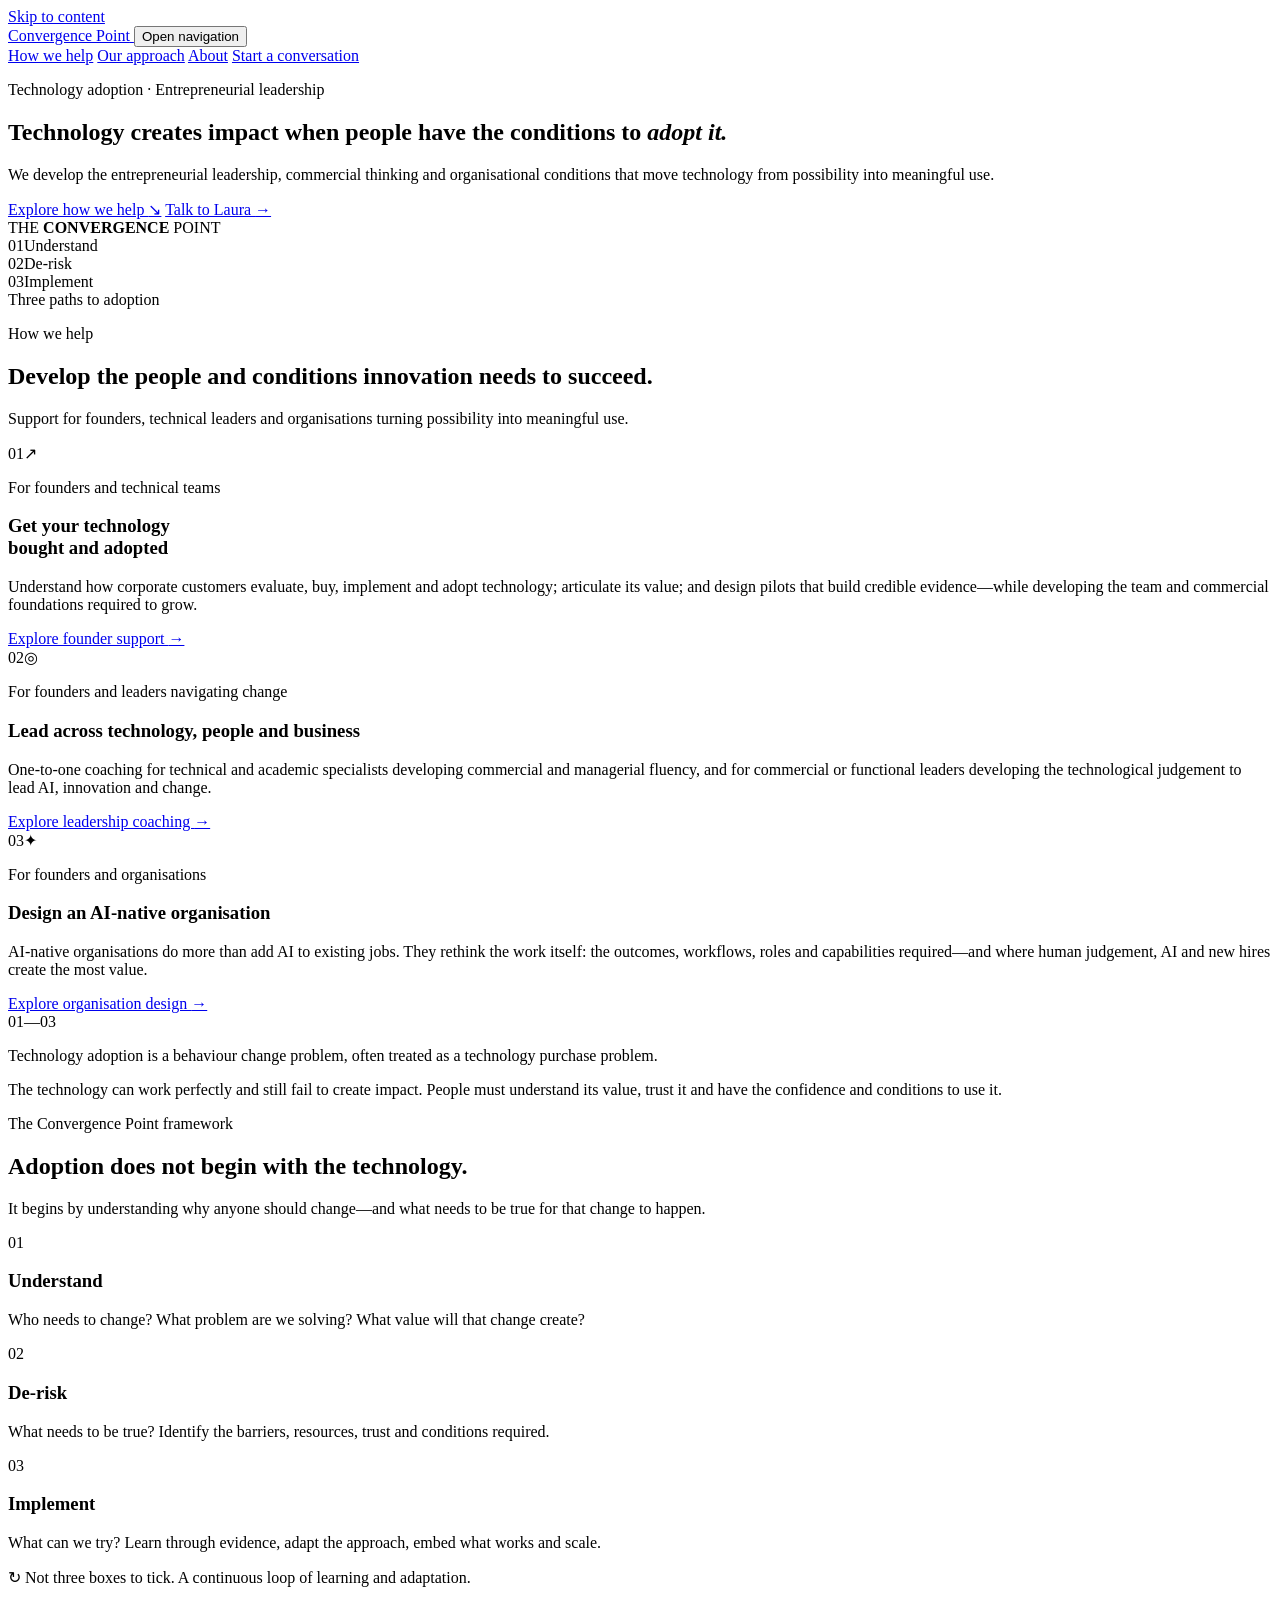
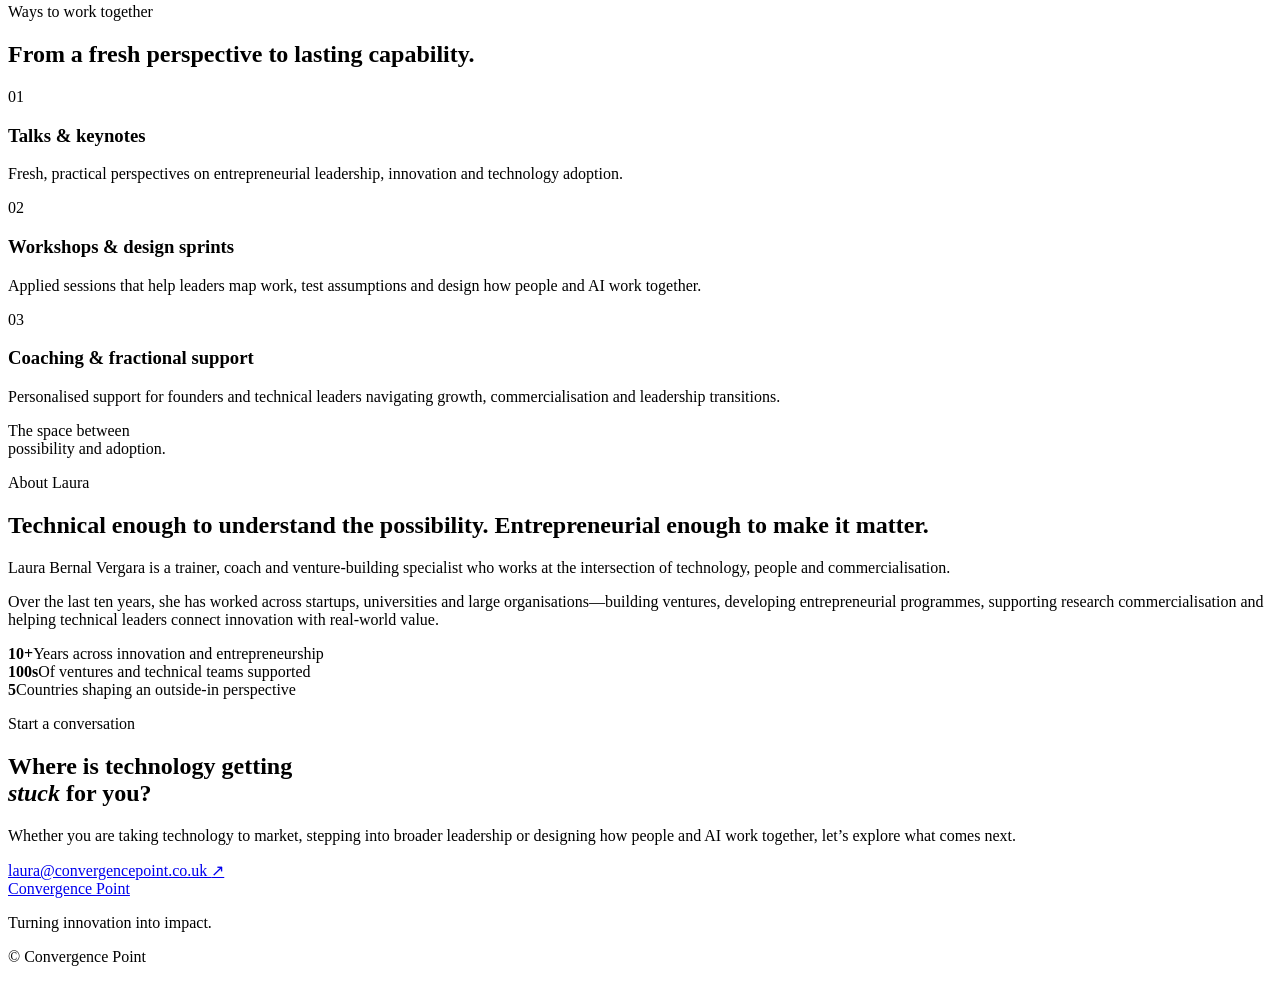
==== index.html @ 569fb975 "Publish Convergence Point homepage This commit adds a new HTML file for the Convergence Point websit" ====
<!doctype html>
<html lang="en">
<head>
  <meta charset="utf-8">
  <meta name="viewport" content="width=device-width, initial-scale=1">
  <meta name="description" content="Convergence Point helps founders get technology adopted, leaders work across technology and business, and organisations redesign work around people and AI.">
  <meta name="theme-color" content="#081b4d">
  <link rel="canonical" href="https://convergencepoint.co.uk/">
  <meta property="og:url" content="https://convergencepoint.co.uk/">
  <title>Convergence Point — Turning technology into adoption</title>
  <link rel="icon" type="image/svg+xml" href="favicon.svg">
  <link rel="stylesheet" href="styles.css">
</head>
<body>
  <a class="skip-link" href="#main">Skip to content</a>

  <header class="site-header" data-header>
    <a class="brand" href="#top" aria-label="Convergence Point home">
      <span>Convergence Point</span>
    </a>
    <button class="menu-toggle" type="button" aria-expanded="false" aria-controls="site-nav" data-menu-toggle>
      <span></span><span></span><span></span><span class="sr-only">Open navigation</span>
    </button>
    <nav class="site-nav" id="site-nav" data-nav aria-label="Primary navigation">
      <a href="#work">How we help</a>
      <a href="#framework">Our approach</a>
      <a href="#about">About</a>
      <a class="nav-cta" href="mailto:laura@convergencepoint.co.uk?subject=Convergence%20Point%20enquiry">Start a conversation</a>
    </nav>
  </header>

  <main id="main">
    <section class="hero" id="top">
      <div class="hero-copy reveal">
        <p class="eyebrow"><span></span> Technology adoption · Entrepreneurial leadership</p>
        <h1>Technology creates impact when people have the conditions to <em>adopt it.</em></h1>
        <p class="hero-intro">We develop the entrepreneurial leadership, commercial thinking and organisational conditions that move technology from possibility into meaningful use.</p>
        <div class="hero-actions">
          <a class="button button-primary" href="#work">Explore how we help <span aria-hidden="true">↘</span></a>
          <a class="text-link" href="mailto:laura@convergencepoint.co.uk?subject=Let%E2%80%99s%20talk%20about%20technology%20adoption">Talk to Laura <span aria-hidden="true">→</span></a>
        </div>
      </div>

      <div class="hero-visual reveal" aria-label="Convergence Point technology adoption framework">
        <div class="logo-halo" aria-hidden="true"></div>
        <div class="framework-orbit framework-orbit-one" aria-hidden="true"></div>
        <div class="framework-orbit framework-orbit-two" aria-hidden="true"></div>
        <div class="framework-axis framework-axis-one" aria-hidden="true"></div>
        <div class="framework-axis framework-axis-two" aria-hidden="true"></div>
        <div class="convergence-core" aria-hidden="true">
          <span>THE</span>
          <strong>CONVERGENCE</strong>
          <span>POINT</span>
        </div>
        <div class="framework-point point-understand"><span>01</span>Understand</div>
        <div class="framework-point point-derisk"><span>02</span>De-risk</div>
        <div class="framework-point point-implement"><span>03</span>Implement</div>
      </div>

      <div class="scroll-cue" aria-hidden="true"><span></span> Three paths to adoption</div>
    </section>

    <section class="routes section" id="work">
      <div class="section-heading reveal">
        <p class="eyebrow"><span></span> How we help</p>
        <h2>Develop the people and conditions innovation needs to succeed.</h2>
        <p>Support for founders, technical leaders and organisations turning possibility into meaningful use.</p>
      </div>

      <div class="route-grid">
        <article class="route-card route-market reveal">
          <div class="card-topline"><span>01</span><span class="card-symbol" aria-hidden="true">↗</span></div>
          <p class="card-audience">For founders and technical teams</p>
          <h3>Get your technology<br>bought and adopted</h3>
          <p>Understand how corporate customers evaluate, buy, implement and adopt technology; articulate its value; and design pilots that build credible evidence—while developing the team and commercial foundations required to grow.</p>
          <a href="mailto:laura@convergencepoint.co.uk?subject=Founder%20support%20and%20technology%20adoption">Explore founder support <span aria-hidden="true">→</span></a>
        </article>

        <article class="route-card route-lead reveal">
          <div class="card-topline"><span>02</span><span class="card-symbol" aria-hidden="true">◎</span></div>
          <p class="card-audience">For founders and leaders navigating change</p>
          <h3>Lead across technology, people and business</h3>
          <p>One-to-one coaching for technical and academic specialists developing commercial and managerial fluency, and for commercial or functional leaders developing the technological judgement to lead AI, innovation and change.</p>
          <a href="mailto:laura@convergencepoint.co.uk?subject=Leadership%20coaching">Explore leadership coaching <span aria-hidden="true">→</span></a>
        </article>

        <article class="route-card route-ai reveal">
          <div class="card-topline"><span>03</span><span class="card-symbol" aria-hidden="true">✦</span></div>
          <p class="card-audience">For founders and organisations</p>
          <h3>Design an AI-native organisation</h3>
          <p>AI-native organisations do more than add AI to existing jobs. They rethink the work itself: the outcomes, workflows, roles and capabilities required—and where human judgement, AI and new hires create the most value.</p>
          <a href="mailto:laura@convergencepoint.co.uk?subject=Designing%20an%20AI-native%20organisation">Explore organisation design <span aria-hidden="true">→</span></a>
        </article>
      </div>
    </section>

    <section class="manifesto">
      <div class="manifesto-number" aria-hidden="true">01—03</div>
      <div class="manifesto-copy reveal">
        <p>Technology adoption is a behaviour change problem, often treated as a technology purchase problem.</p>
        <p class="muted">The technology can work perfectly and still fail to create impact. People must understand its value, trust it and have the confidence and conditions to use it.</p>
      </div>
    </section>

    <section class="framework section" id="framework">
      <div class="framework-intro reveal">
        <p class="eyebrow light"><span></span> The Convergence Point framework</p>
        <h2>Adoption does not begin with the technology.</h2>
        <p>It begins by understanding why anyone should change—and what needs to be true for that change to happen.</p>
      </div>

      <div class="framework-steps">
        <article class="framework-step reveal">
          <div class="step-label"><span>01</span><i></i></div>
          <h3>Understand</h3>
          <p>Who needs to change? What problem are we solving? What value will that change create?</p>
        </article>
        <article class="framework-step reveal">
          <div class="step-label"><span>02</span><i></i></div>
          <h3>De-risk</h3>
          <p>What needs to be true? Identify the barriers, resources, trust and conditions required.</p>
        </article>
        <article class="framework-step reveal">
          <div class="step-label"><span>03</span><i></i></div>
          <h3>Implement</h3>
          <p>What can we try? Learn through evidence, adapt the approach, embed what works and scale.</p>
        </article>
      </div>
      <p class="framework-note reveal"><span aria-hidden="true">↻</span> Not three boxes to tick. A continuous loop of learning and adaptation.</p>
    </section>

    <section class="formats section">
      <div class="section-heading compact reveal">
        <p class="eyebrow"><span></span> Ways to work together</p>
        <h2>From a fresh perspective to lasting capability.</h2>
      </div>
      <div class="format-list reveal">
        <div><span>01</span><h3>Talks & keynotes</h3><p>Fresh, practical perspectives on entrepreneurial leadership, innovation and technology adoption.</p></div>
        <div><span>02</span><h3>Workshops & design sprints</h3><p>Applied sessions that help leaders map work, test assumptions and design how people and AI work together.</p></div>
        <div><span>03</span><h3>Coaching & fractional support</h3><p>Personalised support for founders and technical leaders navigating growth, commercialisation and leadership transitions.</p></div>
      </div>
    </section>

    <section class="about section" id="about">
      <div class="about-kicker reveal">The space between<br><span>possibility</span> and <span>adoption.</span></div>
      <div class="about-copy reveal">
        <p class="eyebrow"><span></span> About Laura</p>
        <h2>Technical enough to understand the possibility. Entrepreneurial enough to make it matter.</h2>
        <p>Laura Bernal Vergara is a trainer, coach and venture-building specialist who works at the intersection of technology, people and commercialisation.</p>
        <p>Over the last ten years, she has worked across startups, universities and large organisations—building ventures, developing entrepreneurial programmes, supporting research commercialisation and helping technical leaders connect innovation with real-world value.</p>
        <div class="proof-grid">
          <div><strong>10+</strong><span>Years across innovation and entrepreneurship</span></div>
          <div><strong>100s</strong><span>Of ventures and technical teams supported</span></div>
          <div><strong>5</strong><span>Countries shaping an outside-in perspective</span></div>
        </div>
      </div>
    </section>

    <section class="contact section" id="contact">
      <div class="contact-glow" aria-hidden="true"></div>
      <p class="eyebrow light reveal"><span></span> Start a conversation</p>
      <h2 class="reveal">Where is technology getting<br><em>stuck</em> for you?</h2>
      <p class="reveal">Whether you are taking technology to market, stepping into broader leadership or designing how people and AI work together, let’s explore what comes next.</p>
      <a class="button button-light reveal" href="mailto:laura@convergencepoint.co.uk?subject=Convergence%20Point%20enquiry">laura@convergencepoint.co.uk <span aria-hidden="true">↗</span></a>
    </section>
  </main>

  <footer>
    <a class="brand brand-footer" href="#top">
      <span>Convergence Point</span>
    </a>
    <p>Turning innovation into impact.</p>
    <p>© <span data-year></span> Convergence Point</p>
  </footer>

  <script src="script.js"></script>
</body>
</html>
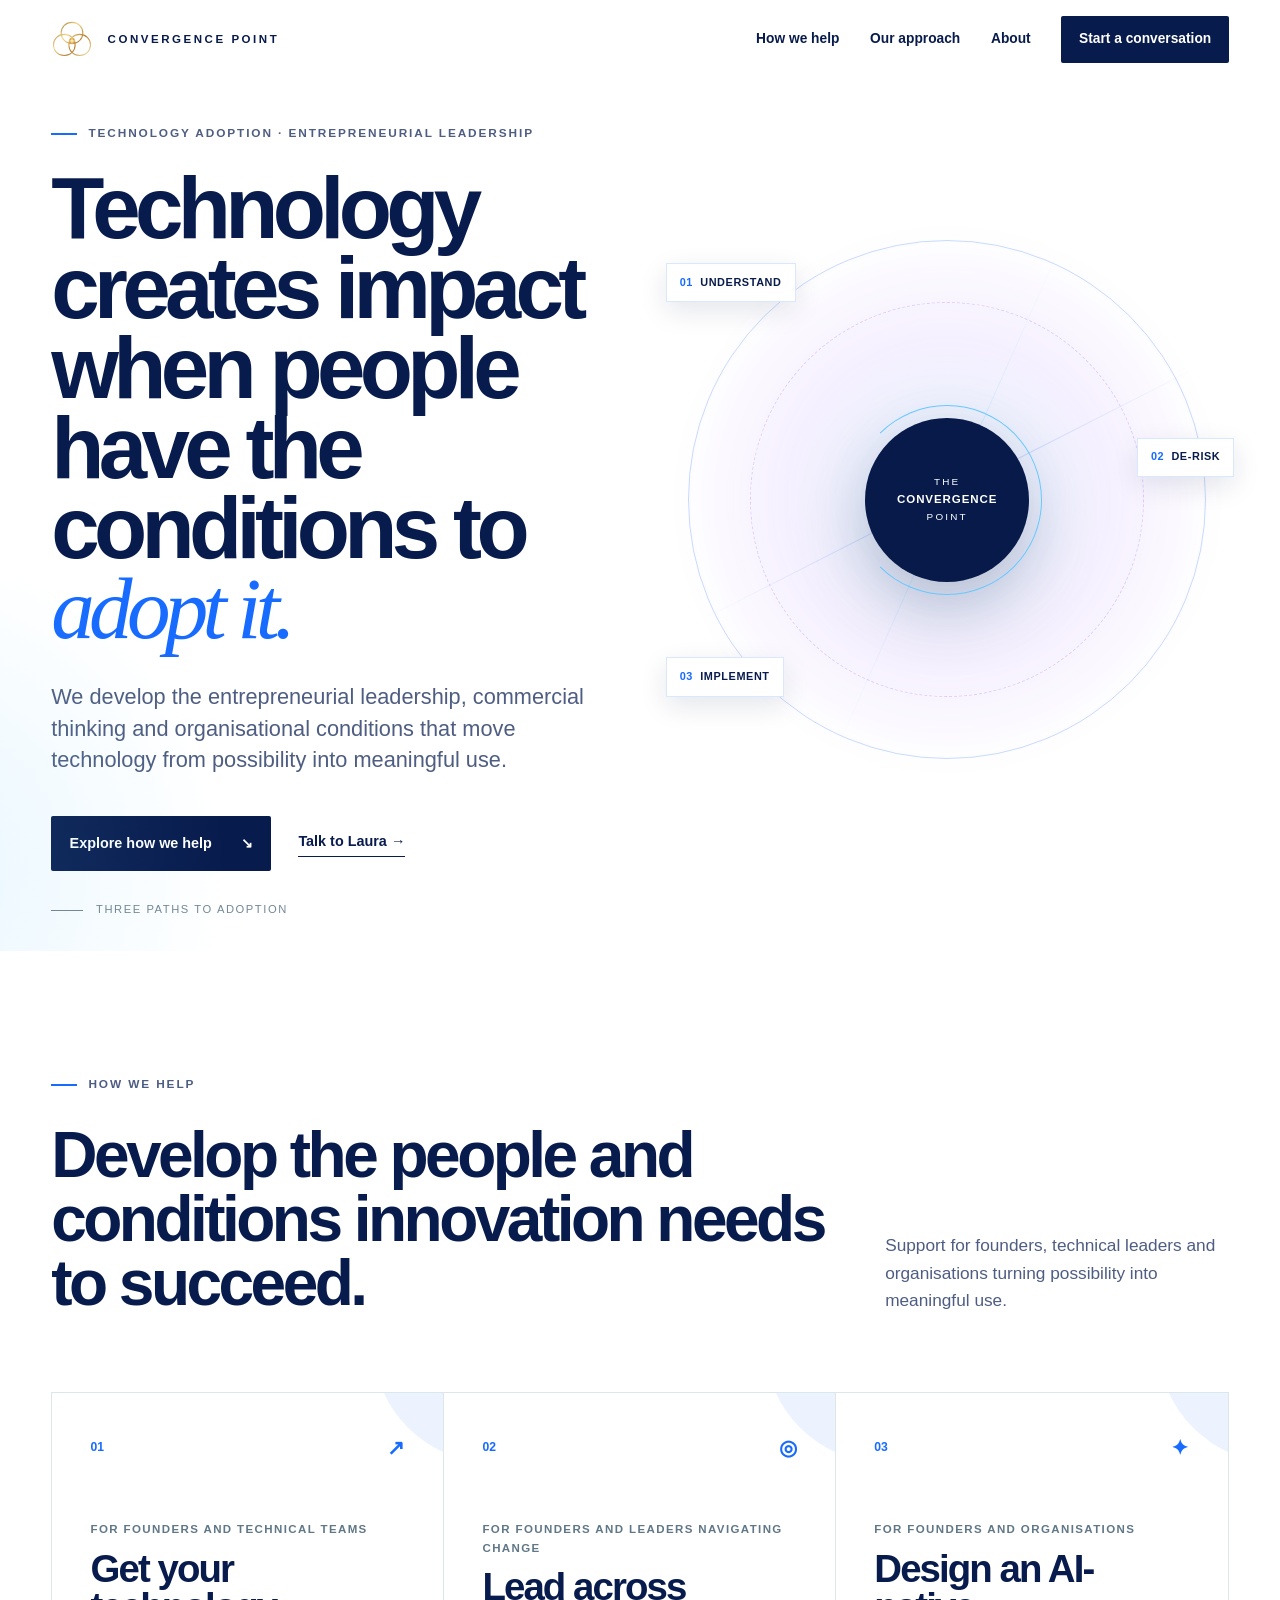
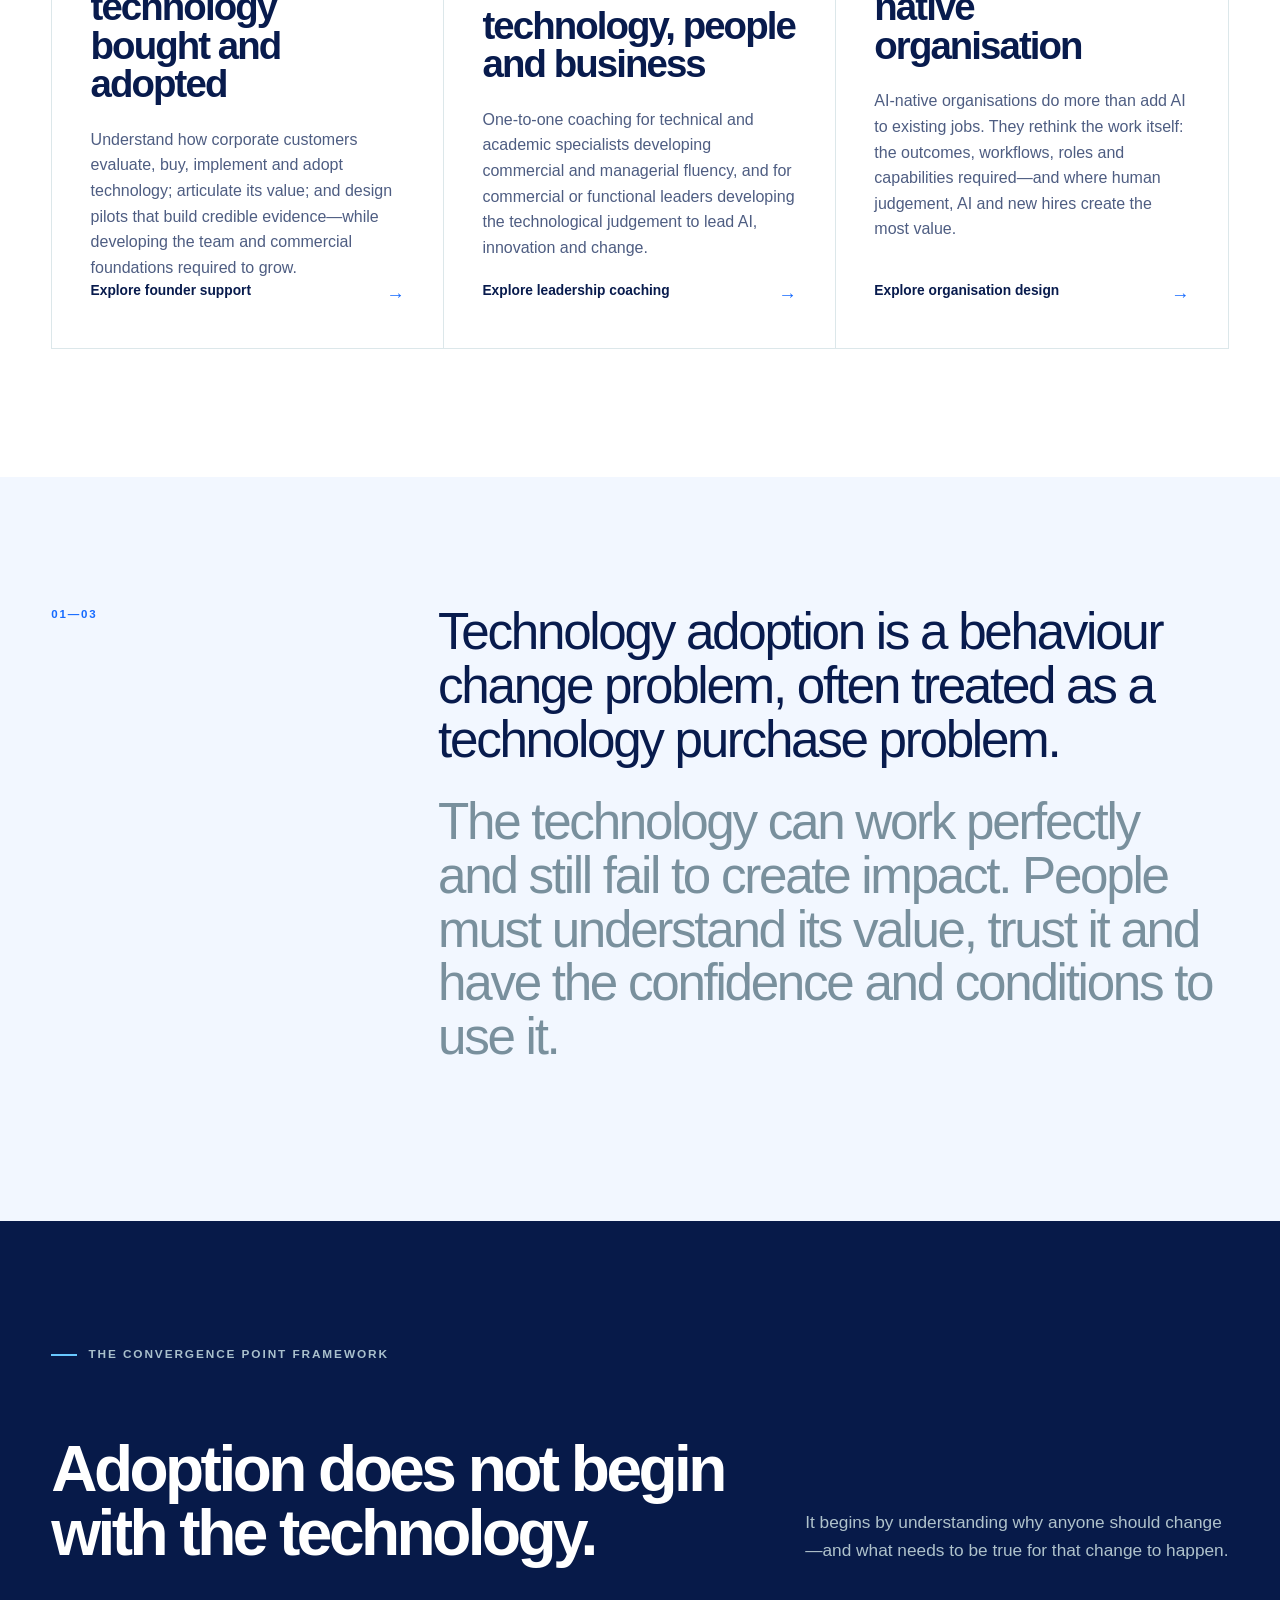
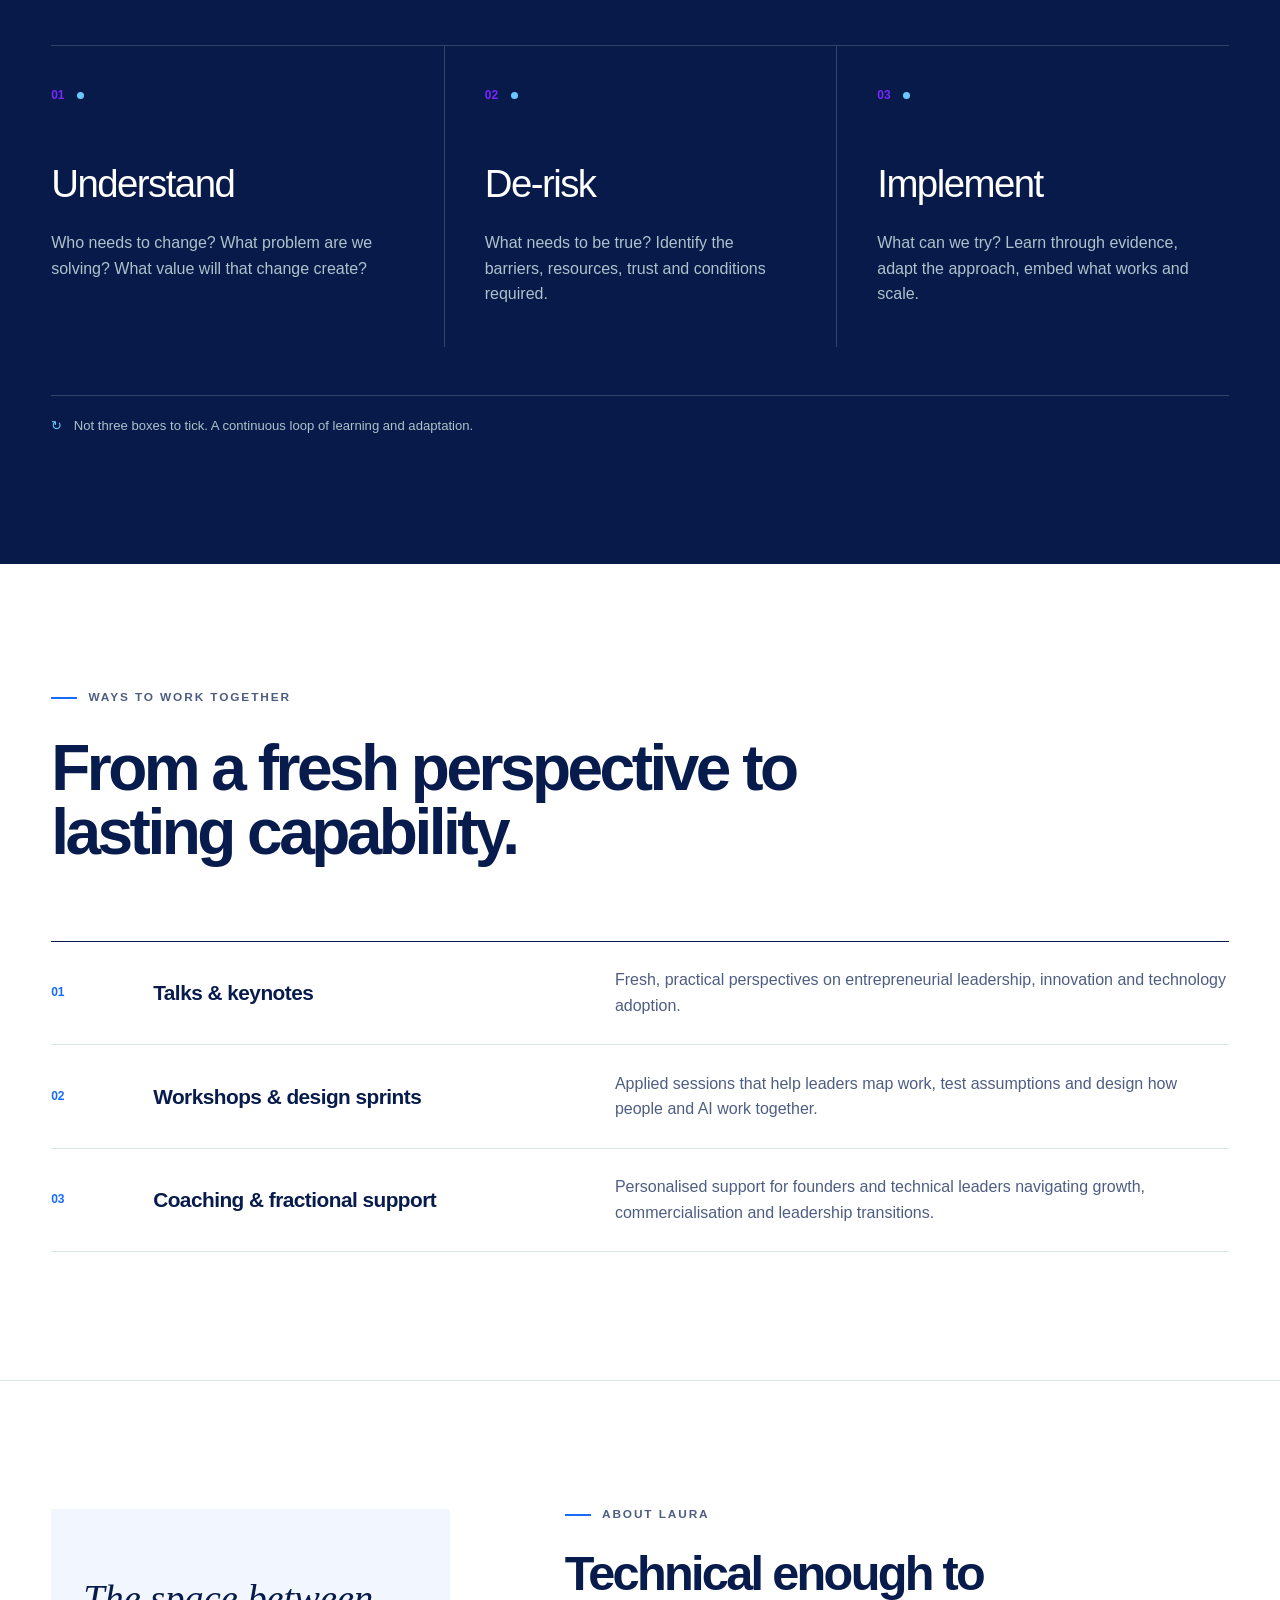
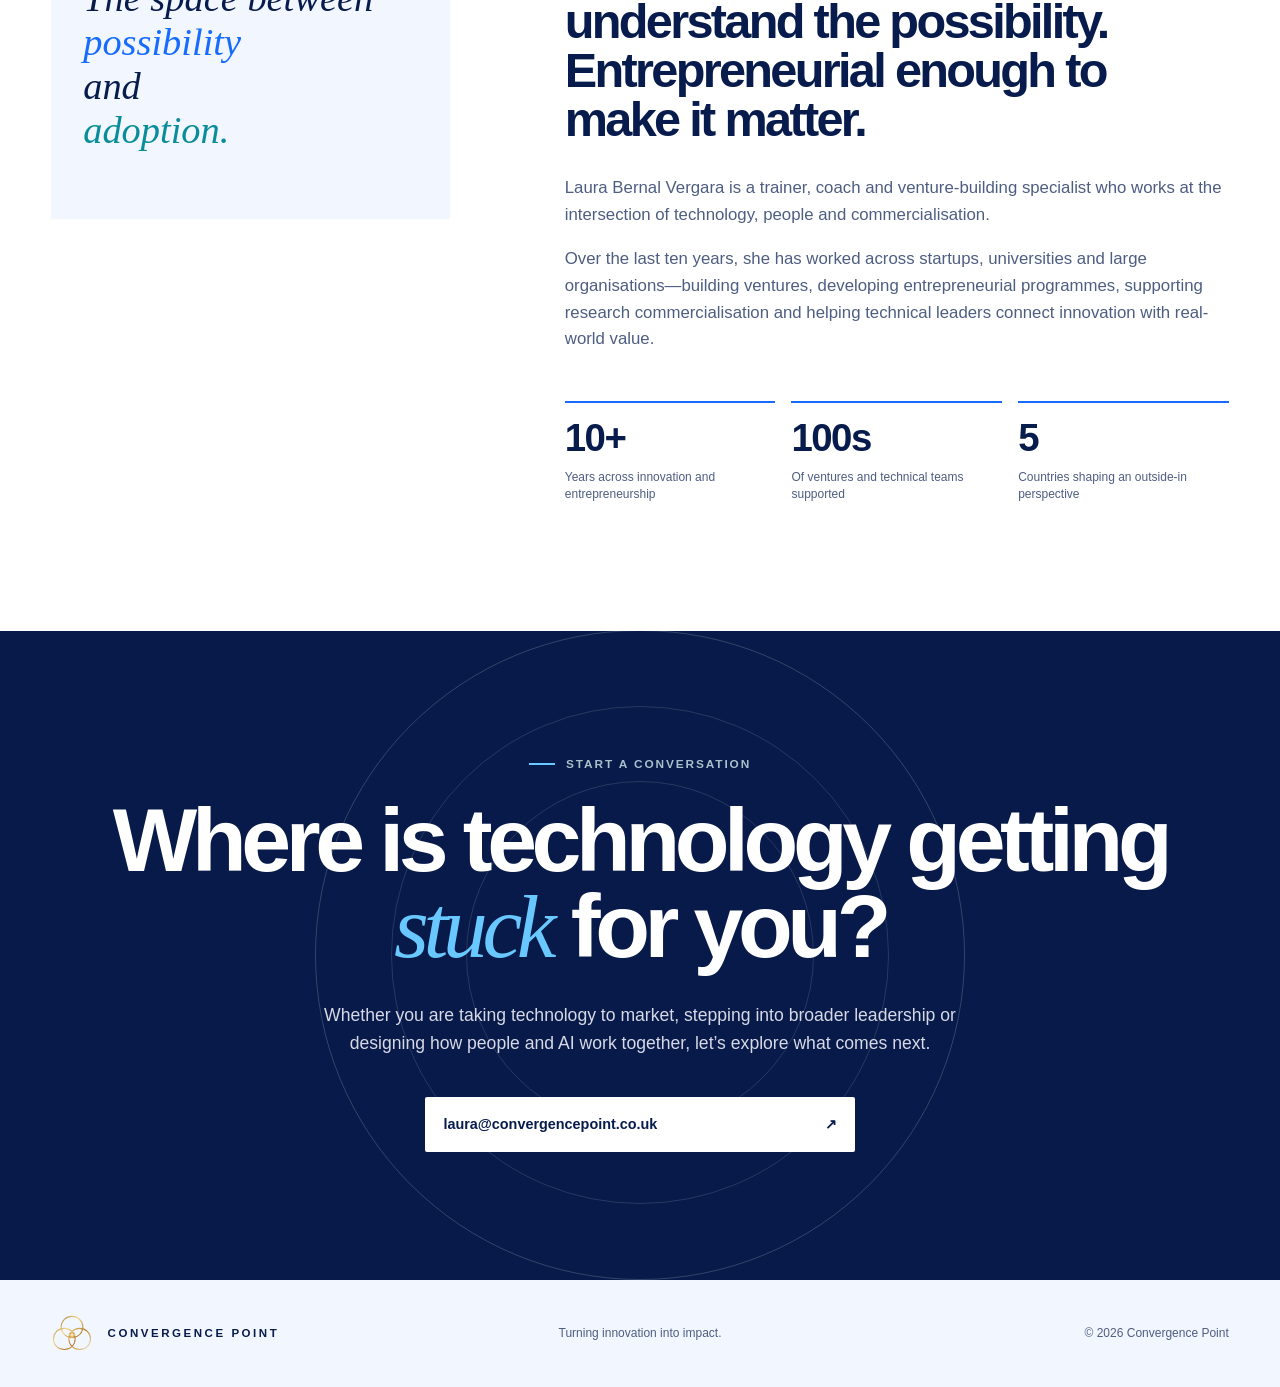
==== commit 99ea1d5d: "Add branded invoice generator and logo" ====
--- a/index.html
+++ b/index.html
@@ -16,6 +16,7 @@
 
   <header class="site-header" data-header>
     <a class="brand" href="#top" aria-label="Convergence Point home">
+      <img src="logo-mark.svg" alt="" width="42" height="38">
       <span>Convergence Point</span>
     </a>
     <button class="menu-toggle" type="button" aria-expanded="false" aria-controls="site-nav" data-menu-toggle>
@@ -167,6 +168,7 @@
 
   <footer>
     <a class="brand brand-footer" href="#top">
+      <img src="logo-mark.svg" alt="" width="42" height="38">
       <span>Convergence Point</span>
     </a>
     <p>Turning innovation into impact.</p>
--- a/styles.css
+++ b/styles.css
@@ -0,0 +1,208 @@
+:root {
+  --ink: #081b4d;
+  --ink-soft: #4e5d82;
+  --navy: #071a49;
+  --navy-light: #123b82;
+  --blue: #176bff;
+  --cyan: #68c8ff;
+  --lime: #7728ff;
+  --ice: #f2f7ff;
+  --paper: #ffffff;
+  --line: #dce7ea;
+  --max: 1240px;
+  --pad: clamp(1.25rem, 4vw, 4.5rem);
+  --display: "Helvetica Neue", Helvetica, Arial, sans-serif;
+}
+
+* { box-sizing: border-box; }
+html { scroll-behavior: smooth; }
+body { margin: 0; color: var(--ink); background: var(--paper); font-family: var(--display); font-size: 1rem; line-height: 1.6; -webkit-font-smoothing: antialiased; }
+a { color: inherit; }
+.sr-only { position: absolute; width: 1px; height: 1px; padding: 0; margin: -1px; overflow: hidden; clip: rect(0,0,0,0); white-space: nowrap; border: 0; }
+.skip-link { position: fixed; top: .75rem; left: .75rem; z-index: 1000; padding: .75rem 1rem; background: var(--lime); color: var(--ink); transform: translateY(-160%); }
+.skip-link:focus { transform: translateY(0); }
+
+.site-header { position: fixed; z-index: 100; top: 0; left: 0; right: 0; min-height: 80px; padding: 0 var(--pad); display: flex; align-items: center; justify-content: space-between; background: rgba(255,255,255,.86); border-bottom: 1px solid transparent; backdrop-filter: blur(18px); transition: min-height .25s ease, border-color .25s ease; }
+.site-header.scrolled { min-height: 68px; border-color: var(--line); }
+.brand { display: inline-flex; align-items: center; gap: .9rem; color: var(--ink); text-decoration: none; }
+.brand img { width: 42px; height: 38px; flex: 0 0 auto; object-fit: contain; }
+.brand > span:last-child { font-size: .72rem; font-weight: 650; letter-spacing: .22em; text-transform: uppercase; }
+.site-nav { display: flex; align-items: center; gap: clamp(1.25rem, 2.4vw, 2.5rem); font-size: .86rem; font-weight: 600; }
+.site-nav a { text-decoration: none; }
+.site-nav > a:not(.nav-cta) { position: relative; }
+.site-nav > a:not(.nav-cta)::after { content: ""; position: absolute; height: 1px; left: 0; right: 100%; bottom: -.3rem; background: var(--blue); transition: right .2s ease; }
+.site-nav > a:not(.nav-cta):hover::after { right: 0; }
+.nav-cta { color: white; background: var(--ink); padding: .78rem 1.1rem; border-radius: 2px; }
+.menu-toggle { display: none; border: 0; background: transparent; padding: .6rem; }
+
+.hero { position: relative; max-width: 1600px; min-height: 100svh; margin: 0 auto; padding: clamp(8rem, 14vh, 10rem) var(--pad) 5rem; display: grid; grid-template-columns: minmax(0, 1fr) minmax(420px, 1fr); align-items: center; gap: clamp(2rem, 4vw, 5rem); overflow: hidden; }
+.hero::before { content: ""; position: absolute; width: 42rem; height: 42rem; left: -27rem; bottom: -16rem; border-radius: 50%; background: radial-gradient(circle, rgba(104,200,255,.16), transparent 68%); pointer-events: none; }
+.eyebrow { margin: 0 0 1.75rem; display: flex; align-items: center; gap: .7rem; font-size: .74rem; line-height: 1; font-weight: 700; text-transform: uppercase; letter-spacing: .16em; color: var(--ink-soft); }
+.eyebrow > span { width: 26px; height: 2px; background: var(--blue); }
+.hero h1 { max-width: 760px; margin: 0; font-size: clamp(3.4rem, 6.8vw, 7.2rem); line-height: .92; letter-spacing: -.065em; font-weight: 600; }
+h1 em, .contact h2 em { color: var(--blue); font-weight: 400; font-style: italic; font-family: Georgia, "Times New Roman", serif; }
+.hero-intro { max-width: 630px; margin: 2rem 0 0; font-size: clamp(1.15rem, 1.7vw, 1.45rem); line-height: 1.45; color: var(--ink-soft); }
+.hero-actions { margin-top: 2.5rem; display: flex; align-items: center; gap: 1.7rem; flex-wrap: wrap; }
+.button { display: inline-flex; align-items: center; justify-content: space-between; gap: 1.25rem; min-width: 220px; padding: 1rem 1.15rem; text-decoration: none; font-size: .9rem; font-weight: 700; border-radius: 2px; transition: transform .2s ease, background .2s ease; }
+.button:hover { transform: translateY(-2px); }
+.button-primary { background: var(--ink); color: white; }
+.button-primary:hover { background: var(--blue); }
+.text-link { text-decoration: none; font-size: .9rem; font-weight: 700; border-bottom: 1px solid var(--ink); padding-bottom: .2rem; }
+
+.hero-visual { position: relative; aspect-ratio: 1; max-width: 660px; width: 100%; margin: auto; display: grid; place-items: center; }
+.logo-halo { position: absolute; inset: 2%; border-radius: 50%; background: radial-gradient(circle, rgba(104,200,255,.17), rgba(119,40,255,.07) 42%, transparent 72%); filter: blur(7px); }
+.convergence-core { position: absolute; z-index: 1; left: 50%; top: 50%; width: 164px; height: 164px; transform: translate(-50%,-50%); border-radius: 50%; background: var(--navy); color: white; display: flex; flex-direction: column; align-items: center; justify-content: center; box-shadow: 0 25px 70px rgba(8,27,77,.28); font-size: .62rem; letter-spacing: .22em; }
+.convergence-core::after { content: ""; position: absolute; inset: -13px; border: 1px solid var(--cyan); border-radius: 50%; border-left-color: transparent; }
+.convergence-core strong { display: block; font-size: .72rem; letter-spacing: .08em; }
+.framework-orbit, .framework-axis { position: absolute; z-index: 0; pointer-events: none; }
+.framework-orbit { border-radius: 50%; border: 1px solid rgba(23,107,255,.23); }
+.framework-orbit-one { inset: 4%; }
+.framework-orbit-two { inset: 15%; border-style: dashed; border-color: rgba(119,40,255,.2); animation: framework-rotate 48s linear infinite; }
+.framework-axis-one { left: 0; right: 0; top: 49%; height: 1px; background: linear-gradient(90deg, transparent, rgba(23,107,255,.24), transparent); transform: rotate(-27deg); }
+.framework-axis-two { top: 1%; bottom: 1%; left: 50%; width: 1px; background: linear-gradient(180deg, transparent, rgba(104,200,255,.27), transparent); transform: rotate(24deg); }
+.framework-point { position: absolute; z-index: 2; padding: .62rem .82rem; background: rgba(255,255,255,.94); border: 1px solid rgba(23,107,255,.16); box-shadow: 0 9px 28px rgba(8,27,77,.11); backdrop-filter: blur(8px); font-size: .68rem; font-weight: 750; letter-spacing: .055em; text-transform: uppercase; }
+.framework-point span { color: var(--blue); margin-right: .45rem; }
+.point-understand { top: 8%; left: 0; }
+.point-derisk { top: 39%; right: -1%; }
+.point-implement { bottom: 15%; left: 0; }
+@keyframes framework-rotate { to { transform: rotate(360deg); } }
+.scroll-cue { position: absolute; left: var(--pad); bottom: 2rem; display: flex; align-items: center; gap: .8rem; font-size: .7rem; text-transform: uppercase; letter-spacing: .14em; color: #738795; }
+.scroll-cue span { display: block; width: 32px; height: 1px; background: #738795; }
+.section { padding: clamp(5.5rem, 10vw, 9.5rem) var(--pad); }
+.section-heading { max-width: var(--max); margin: 0 auto clamp(3rem, 6vw, 5.5rem); display: grid; grid-template-columns: 1.4fr .6fr; gap: 2rem; align-items: end; }
+.section-heading .eyebrow { grid-column: 1 / -1; margin-bottom: 0; }
+.section-heading h2, .framework-intro h2, .about-copy h2 { margin: 0; font-size: clamp(2.5rem, 5vw, 5rem); line-height: 1; letter-spacing: -.055em; font-weight: 550; }
+.section-heading > p:last-child { margin: 0; max-width: 390px; color: var(--ink-soft); font-size: 1.08rem; }
+.route-grid { max-width: var(--max); margin: 0 auto; display: grid; grid-template-columns: repeat(3, 1fr); border: 1px solid var(--line); }
+.route-card { position: relative; min-height: 480px; padding: clamp(1.7rem, 3vw, 2.7rem); display: flex; flex-direction: column; border-right: 1px solid var(--line); overflow: hidden; transition: transform .28s ease, box-shadow .28s ease, background .28s ease; }
+.route-card:last-child { border-right: 0; }
+.route-card::before { content: ""; position: absolute; width: 240px; height: 240px; right: -170px; top: -170px; border-radius: 50%; background: var(--blue); opacity: .08; transition: transform .5s ease; }
+.route-card:hover { z-index: 2; transform: translateY(-8px); background: white; box-shadow: 0 26px 70px rgba(8,27,77,.14); }
+.route-card:hover::before { transform: scale(1.6); }
+.card-topline { display: flex; align-items: center; justify-content: space-between; color: var(--blue); font-size: .76rem; font-weight: 700; }
+.card-symbol { font-size: 1.3rem; }
+.card-audience { margin: 3.5rem 0 .7rem; color: #607787; font-size: .72rem; text-transform: uppercase; letter-spacing: .12em; font-weight: 700; }
+.route-card h3 { margin: 0 0 1.45rem; font-size: clamp(2rem, 3vw, 2.75rem); line-height: 1; letter-spacing: -.05em; font-weight: 550; }
+.route-card > p:not(.card-audience) { margin: 0; color: var(--ink-soft); }
+.route-card ul { list-style: none; padding: 0; margin: 2rem 0; border-top: 1px solid var(--line); }
+.route-card li { position: relative; padding: .75rem 0 .75rem 1rem; border-bottom: 1px solid var(--line); font-size: .87rem; }
+.route-card li::before { content: ""; position: absolute; width: 5px; height: 5px; border-radius: 50%; left: 0; top: 1.2rem; background: var(--cyan); }
+.route-card > a { margin-top: auto; display: flex; justify-content: space-between; text-decoration: none; font-size: .86rem; font-weight: 700; }
+.route-card > a span { color: var(--blue); font-size: 1.15rem; }
+
+.manifesto { background: var(--ice); padding: clamp(5rem, 10vw, 10rem) var(--pad); display: grid; grid-template-columns: .3fr .7fr; gap: 3rem; }
+.manifesto-number { font-size: .72rem; font-weight: 700; letter-spacing: .16em; color: var(--blue); }
+.manifesto-copy { max-width: 920px; }
+.manifesto-copy p { margin: 0 0 1.8rem; font-size: clamp(2.1rem, 4vw, 4.2rem); line-height: 1.05; letter-spacing: -.045em; }
+.manifesto-copy .muted { color: #79909d; }
+
+.framework { background: var(--navy); color: white; }
+.framework-intro { max-width: var(--max); margin: 0 auto 5rem; display: grid; grid-template-columns: 1.25fr .75fr; gap: 3rem; }
+.eyebrow.light { grid-column: 1 / -1; color: #a9c0cc; }
+.eyebrow.light > span { background: var(--cyan); }
+.framework-intro > p:last-child { margin: 0; color: #afc2cb; align-self: end; font-size: 1.08rem; }
+.framework-steps { max-width: var(--max); margin: 0 auto; display: grid; grid-template-columns: repeat(3, 1fr); border-top: 1px solid rgba(255,255,255,.18); }
+.framework-step { padding: 2.5rem 2.5rem 2.5rem 0; }
+.framework-step + .framework-step { padding-left: 2.5rem; border-left: 1px solid rgba(255,255,255,.18); }
+.step-label { display: flex; align-items: center; gap: .8rem; color: var(--lime); font-size: .75rem; font-weight: 700; }
+.step-label i { width: 7px; height: 7px; border-radius: 50%; background: var(--cyan); }
+.framework-step h3 { margin: 3rem 0 1rem; font-size: clamp(2rem, 3vw, 3.2rem); font-weight: 500; letter-spacing: -.04em; }
+.framework-step p { margin: 0; color: #afc2cb; }
+.framework-note { max-width: var(--max); margin: 3rem auto 0; padding-top: 1.2rem; border-top: 1px solid rgba(255,255,255,.18); color: #afc2cb; font-size: .82rem; }
+.framework-note span { color: var(--cyan); margin-right: .5rem; }
+
+.section-heading.compact { display: block; }
+.section-heading.compact .eyebrow { margin-bottom: 2rem; }
+.section-heading.compact h2 { max-width: 780px; }
+.format-list { max-width: var(--max); margin: 0 auto; border-top: 1px solid var(--ink); }
+.format-list > div { display: grid; grid-template-columns: 70px .7fr 1fr; gap: 2rem; padding: 1.6rem 0; border-bottom: 1px solid var(--line); align-items: center; }
+.format-list span { color: var(--blue); font-size: .75rem; font-weight: 700; }
+.format-list h3 { margin: 0; font-size: 1.3rem; letter-spacing: -.025em; }
+.format-list p { margin: 0; color: var(--ink-soft); }
+
+.about { max-width: calc(var(--max) + 2 * var(--pad)); margin: auto; display: grid; grid-template-columns: .75fr 1.25fr; gap: clamp(4rem, 9vw, 9rem); border-top: 1px solid var(--line); }
+.about-kicker { align-self: start; padding: 2rem; min-height: 310px; background: var(--ice); font-family: Georgia, "Times New Roman", serif; font-size: clamp(2rem, 3vw, 3.2rem); font-style: italic; line-height: 1.15; display: flex; flex-direction: column; justify-content: center; }
+.about-kicker span:first-of-type { color: var(--blue); }
+.about-kicker span:last-of-type { color: #0a8d9a; }
+.about-copy h2 { font-size: clamp(2.2rem, 3.8vw, 4rem); margin-bottom: 2rem; }
+.about-copy > p:not(.eyebrow) { color: var(--ink-soft); font-size: 1.05rem; }
+.proof-grid { margin-top: 3rem; display: grid; grid-template-columns: repeat(3, 1fr); gap: 1rem; }
+.proof-grid div { border-top: 2px solid var(--blue); padding-top: 1rem; }
+.proof-grid strong { display: block; font-size: 2.4rem; line-height: 1; letter-spacing: -.04em; }
+.proof-grid span { display: block; margin-top: .7rem; color: var(--ink-soft); font-size: .75rem; line-height: 1.4; }
+
+.contact { position: relative; background: var(--navy); color: white; text-align: center; overflow: hidden; }
+.contact .eyebrow { justify-content: center; }
+.contact h2 { position: relative; margin: 0; font-size: clamp(3rem, 7vw, 7.4rem); line-height: .95; letter-spacing: -.06em; font-weight: 550; }
+.contact h2 em { color: var(--cyan); }
+.contact > p:not(.eyebrow) { position: relative; max-width: 700px; margin: 2rem auto 2.5rem; color: #d7d9e6; font-size: 1.1rem; }
+.button-light { position: relative; min-width: min(430px, 100%); background: white; color: var(--ink); }
+.button-light:hover { background: var(--cyan); }
+.contact-glow { position: absolute; width: 650px; height: 650px; left: 50%; top: 50%; transform: translate(-50%,-50%); border: 1px solid rgba(255,255,255,.18); border-radius: 50%; }
+.contact-glow::before, .contact-glow::after { content: ""; position: absolute; border: 1px solid rgba(255,255,255,.13); border-radius: 50%; }
+.contact-glow::before { inset: 75px; }
+.contact-glow::after { inset: 150px; }
+
+footer { padding: 2rem var(--pad); background: var(--ice); color: var(--ink-soft); display: grid; grid-template-columns: 1fr 1fr 1fr; align-items: center; font-size: .75rem; }
+.brand-footer { color: var(--ink); }
+footer p:nth-child(2) { text-align: center; }
+footer p:last-child { text-align: right; }
+
+.reveal { opacity: 0; transform: translateY(24px); transition: opacity .7s ease, transform .7s ease; }
+.reveal.visible { opacity: 1; transform: none; }
+
+@media (prefers-reduced-motion: reduce) {
+  html { scroll-behavior: auto; }
+  *, *::before, *::after { animation-duration: .01ms !important; animation-iteration-count: 1 !important; transition-duration: .01ms !important; }
+  .reveal { opacity: 1; transform: none; }
+}
+
+@media (max-width: 980px) {
+  .hero { grid-template-columns: 1fr; padding-top: 9rem; }
+  .hero-visual { max-width: 590px; }
+  .scroll-cue { display: none; }
+  .route-grid { grid-template-columns: 1fr; }
+  .route-card { min-height: auto; border-right: 0; border-bottom: 1px solid var(--line); }
+  .route-card:last-child { border-bottom: 0; }
+  .route-card > a { margin-top: 2rem; }
+  .framework-intro { grid-template-columns: 1fr; }
+  .framework-intro > p:last-child { max-width: 650px; }
+  .about { grid-template-columns: 1fr; }
+  .about-kicker { max-width: 500px; }
+}
+
+@media (max-width: 760px) {
+  .site-header { min-height: 68px; }
+  .menu-toggle { display: block; z-index: 2; }
+  .menu-toggle span:not(.sr-only) { display: block; width: 24px; height: 2px; margin: 5px 0; background: var(--ink); transition: transform .2s, opacity .2s; }
+  .menu-toggle[aria-expanded="true"] span:nth-child(1) { transform: translateY(7px) rotate(45deg); }
+  .menu-toggle[aria-expanded="true"] span:nth-child(2) { opacity: 0; }
+  .menu-toggle[aria-expanded="true"] span:nth-child(3) { transform: translateY(-7px) rotate(-45deg); }
+  .site-nav { position: fixed; inset: 0; background: white; padding: 7rem var(--pad) 3rem; display: flex; flex-direction: column; align-items: flex-start; gap: 1.7rem; font-size: 1.4rem; transform: translateX(100%); transition: transform .3s ease; }
+  .site-nav.open { transform: translateX(0); }
+  .nav-cta { margin-top: 1rem; font-size: 1rem; }
+  .hero { min-height: auto; padding-bottom: 5rem; }
+  .hero h1 { font-size: clamp(3.1rem, 15vw, 5rem); }
+  .hero-visual { max-width: 480px; }
+  .section-heading { grid-template-columns: 1fr; }
+  .section-heading .eyebrow { grid-column: 1; }
+  .manifesto { grid-template-columns: 1fr; gap: 2rem; }
+  .framework-steps { grid-template-columns: 1fr; }
+  .framework-step, .framework-step + .framework-step { padding: 2.2rem 0; border-left: 0; border-bottom: 1px solid rgba(255,255,255,.18); }
+  .framework-step h3 { margin-top: 1.3rem; }
+  .format-list > div { grid-template-columns: 45px 1fr; gap: 1rem; }
+  .format-list p { grid-column: 2; }
+  .proof-grid { grid-template-columns: 1fr; }
+  footer { grid-template-columns: 1fr; gap: 1rem; }
+  footer p:nth-child(2), footer p:last-child { text-align: left; }
+}
+
+@media (max-width: 470px) {
+  .hero-visual { margin-top: 1rem; }
+  .convergence-core { width: 120px; height: 120px; }
+  .framework-point { padding: .45rem .55rem; font-size: .56rem; }
+  .point-understand { left: 0; }
+  .point-derisk { right: -3%; }
+  .point-implement { left: 1%; bottom: 13%; }
+  .button-light { min-width: 100%; font-size: .75rem; }
+}
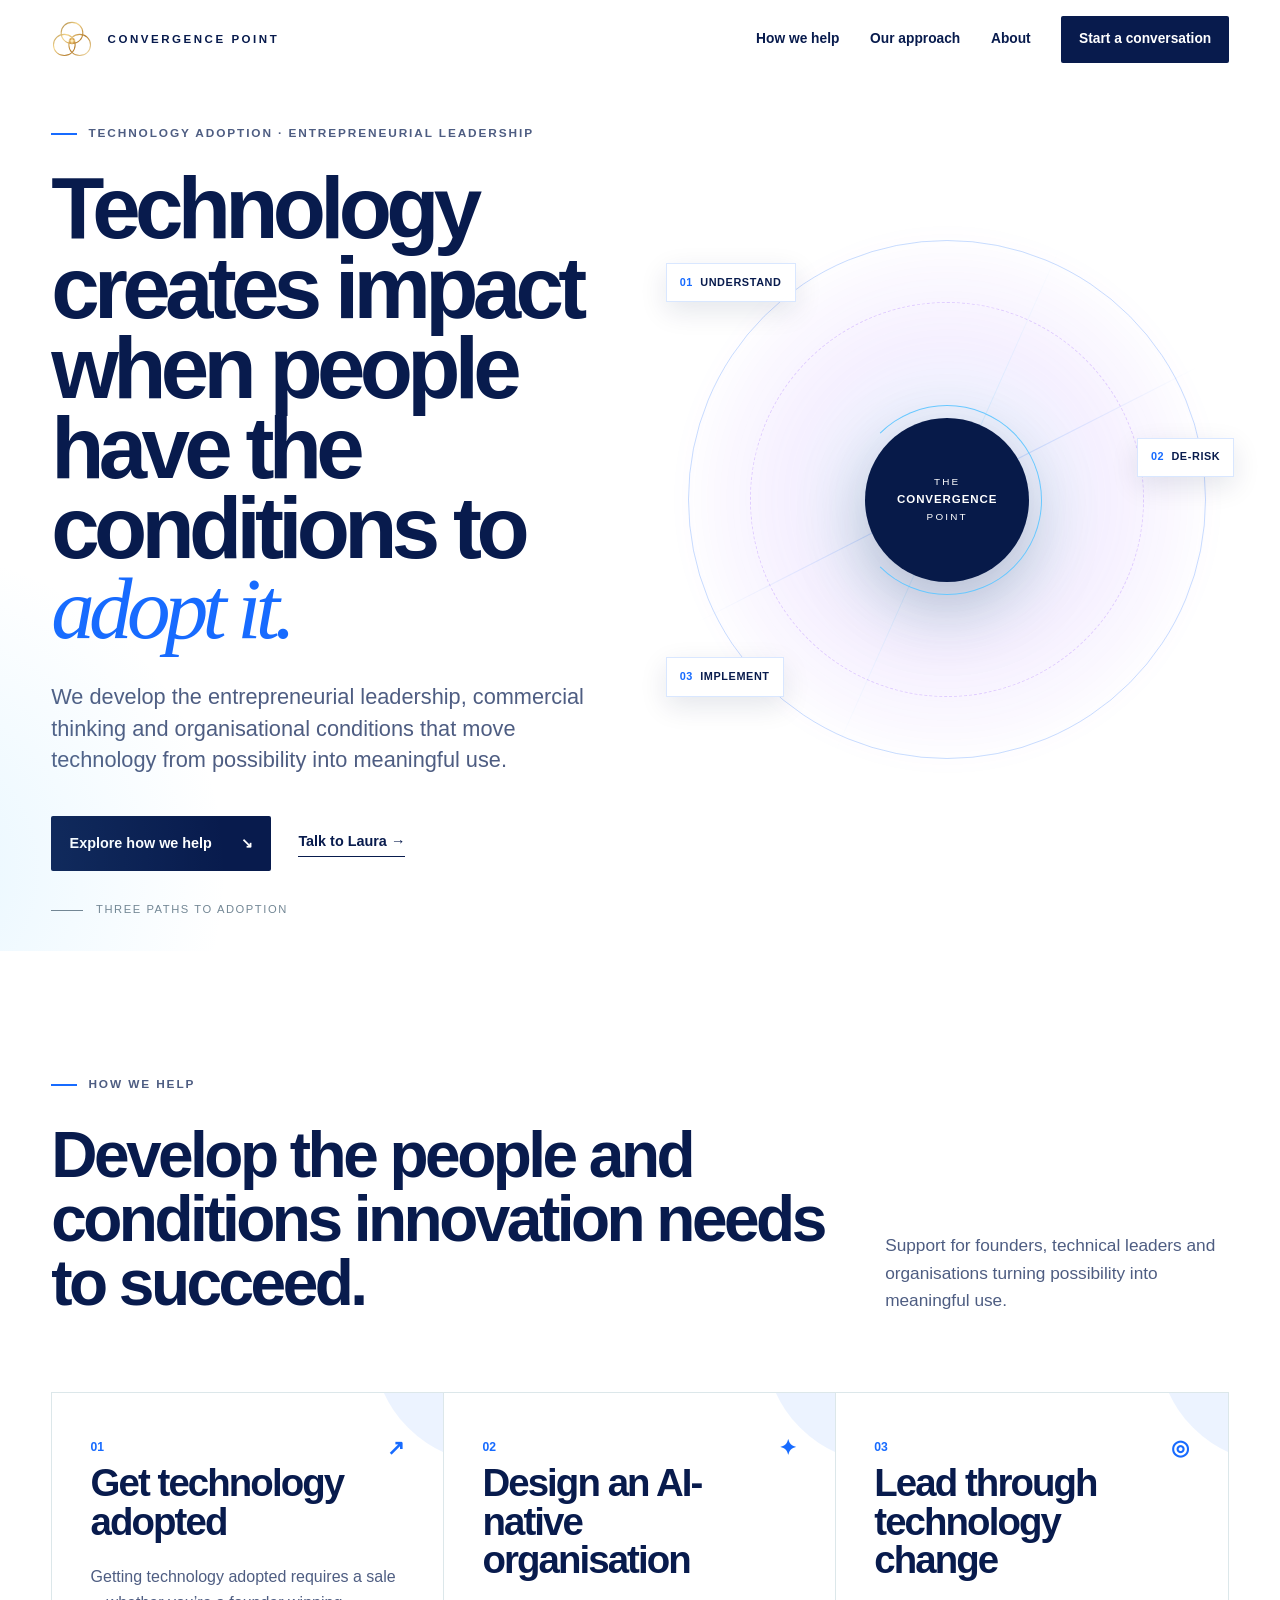
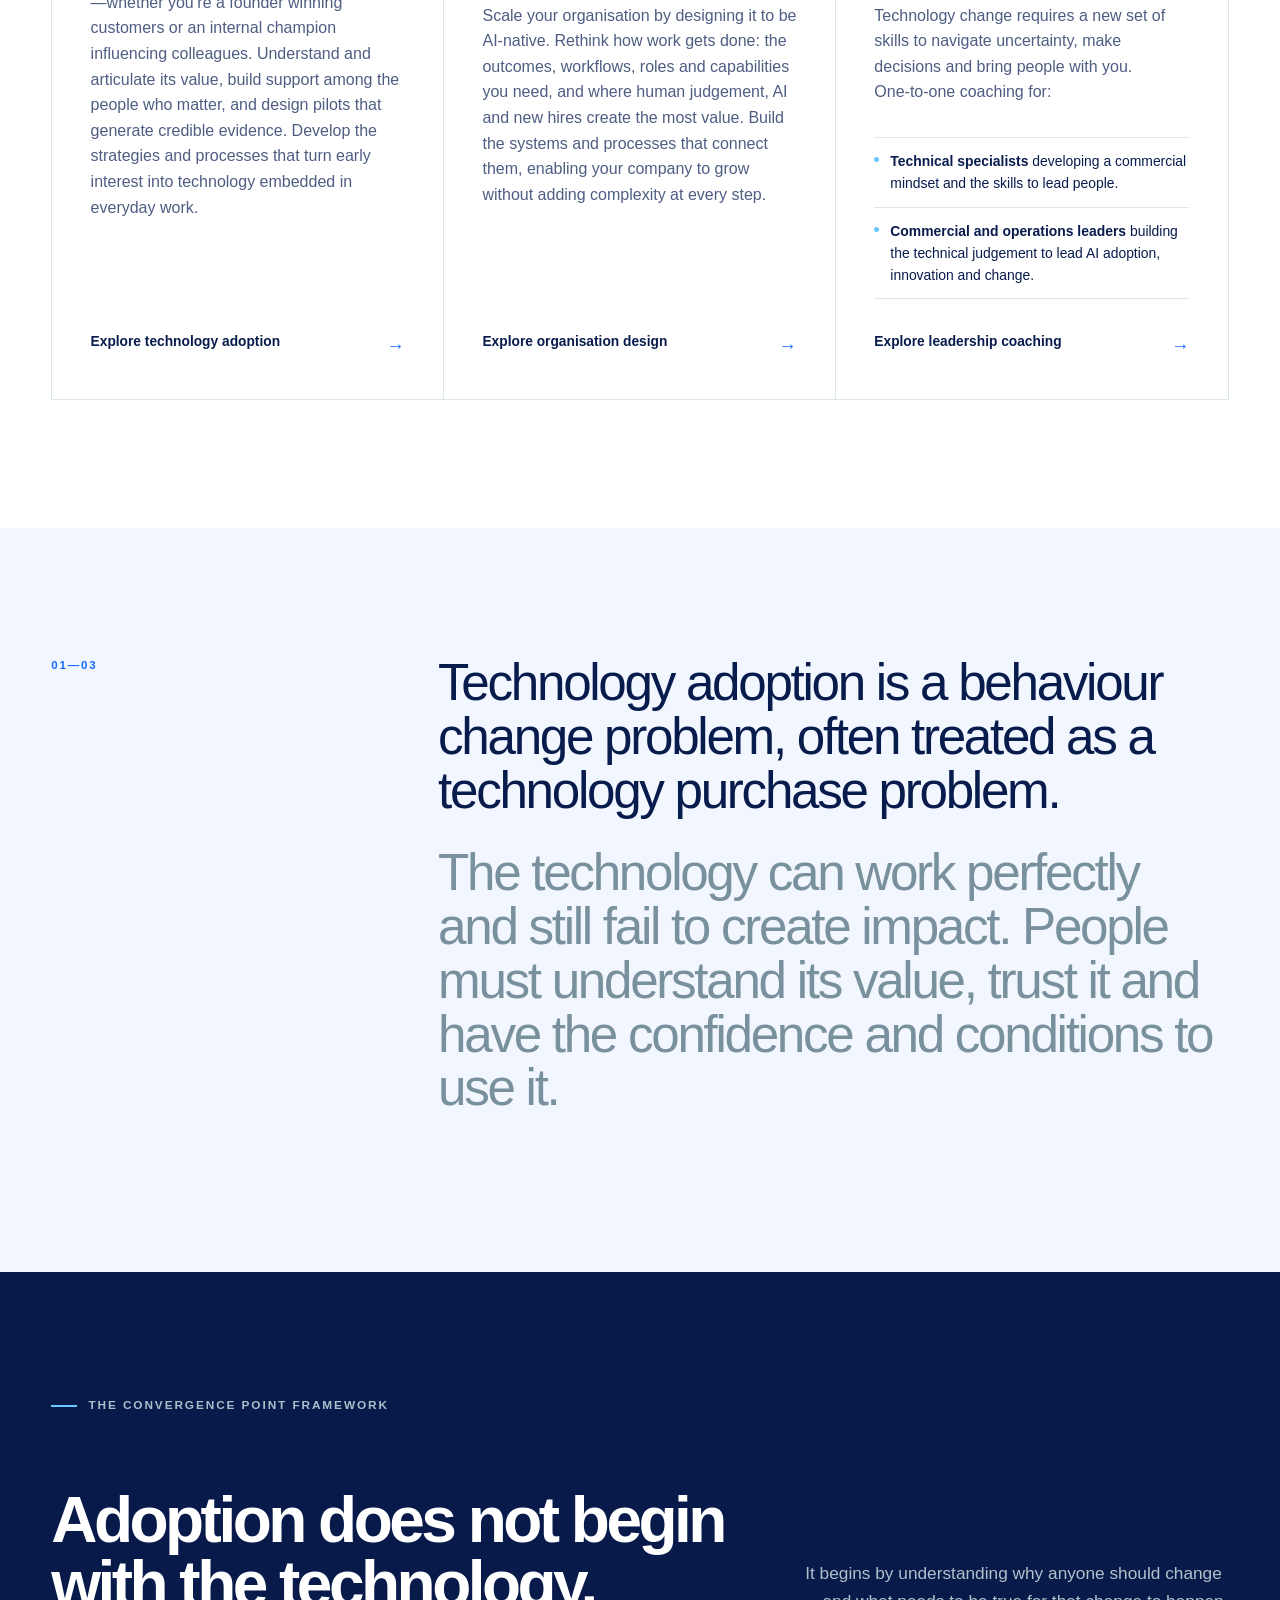
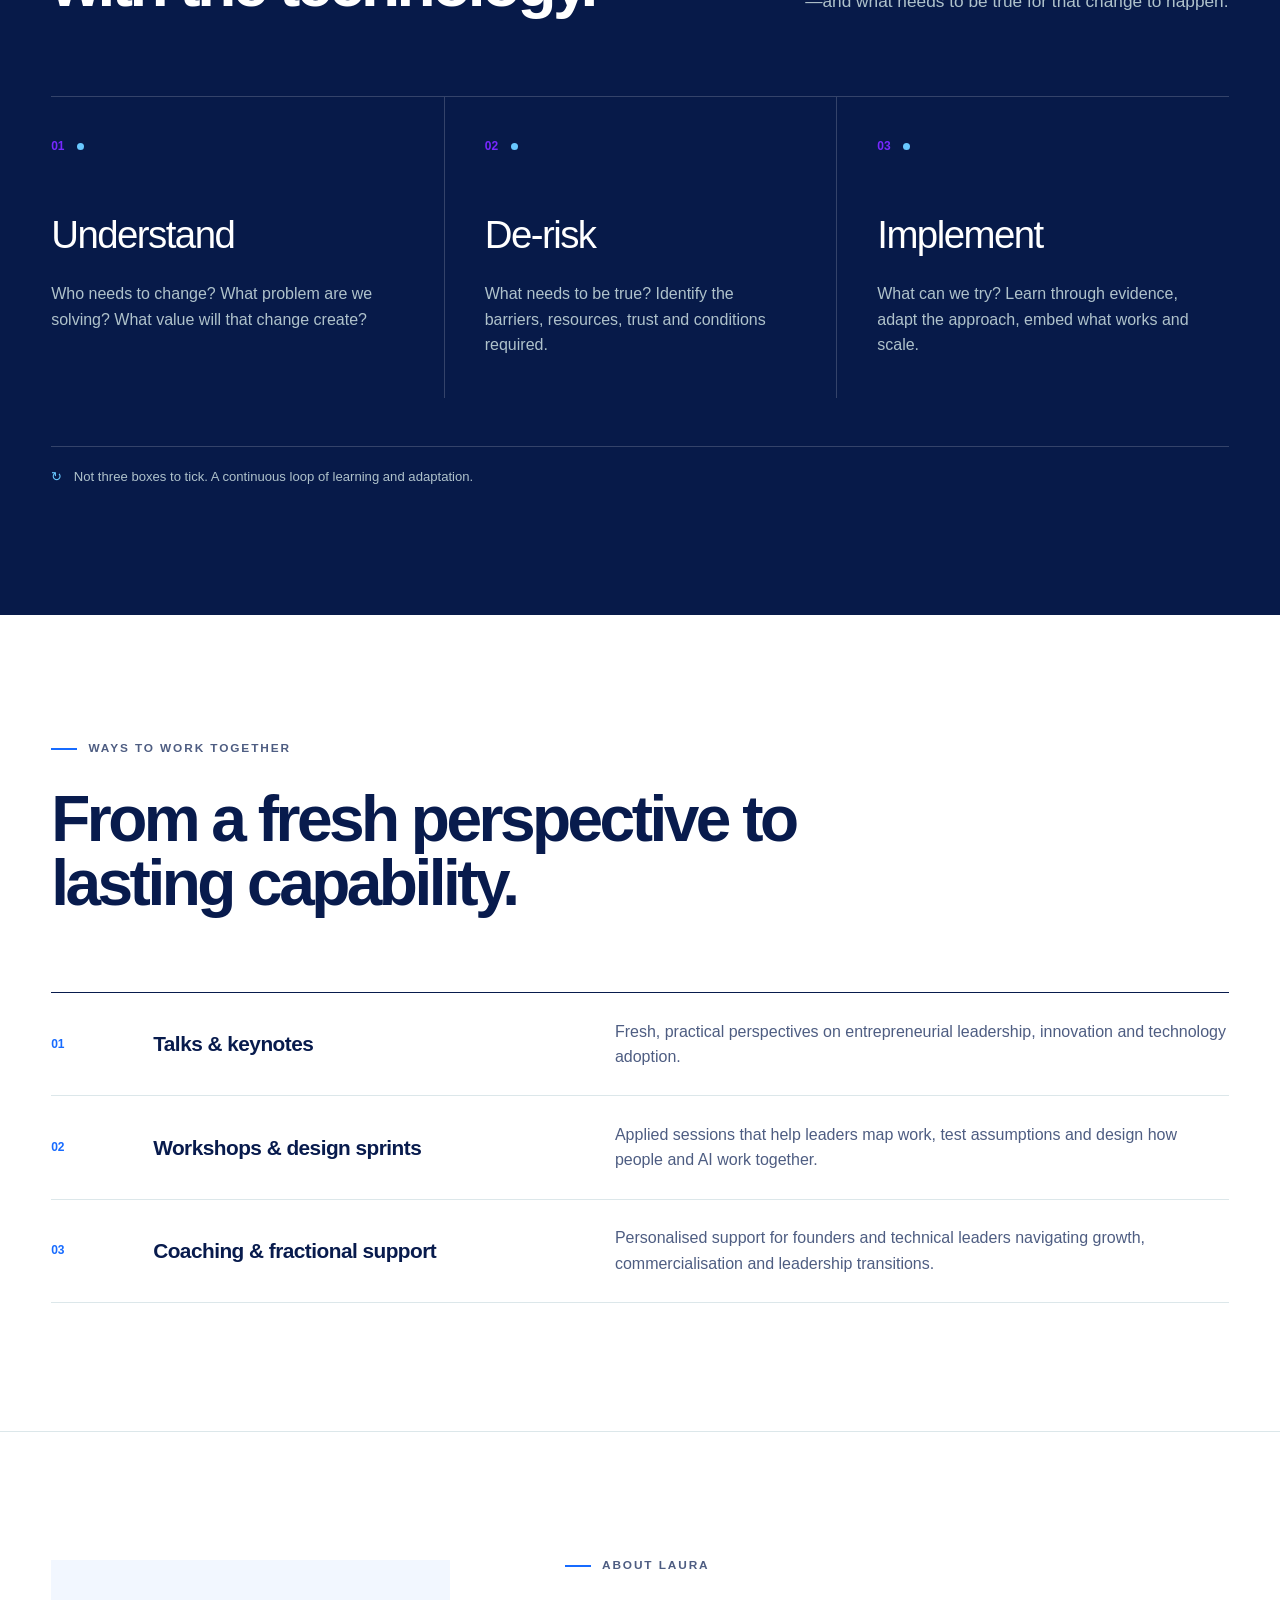
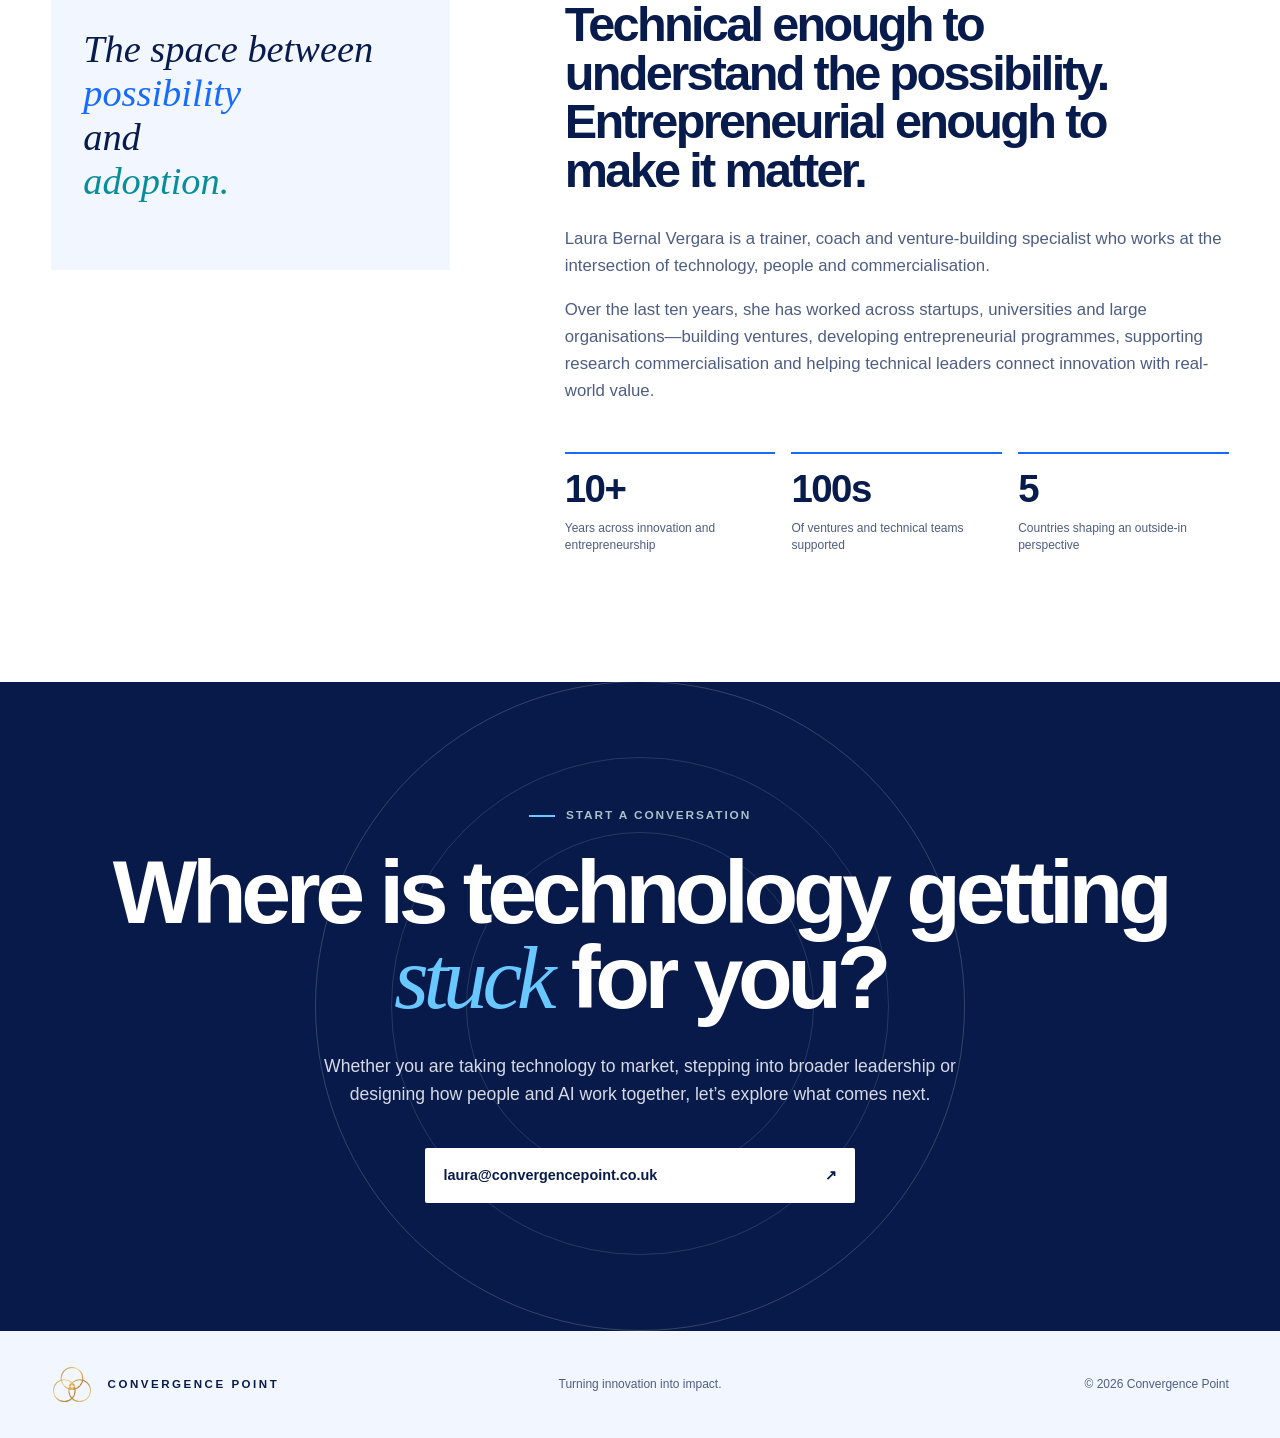
==== commit b41cec97: "Update offering copy and order: adoption, organisation design, coaching" ====
--- a/index.html
+++ b/index.html
@@ -71,26 +71,28 @@
       <div class="route-grid">
         <article class="route-card route-market reveal">
           <div class="card-topline"><span>01</span><span class="card-symbol" aria-hidden="true">↗</span></div>
-          <p class="card-audience">For founders and technical teams</p>
-          <h3>Get your technology<br>bought and adopted</h3>
-          <p>Understand how corporate customers evaluate, buy, implement and adopt technology; articulate its value; and design pilots that build credible evidence—while developing the team and commercial foundations required to grow.</p>
-          <a href="mailto:laura@convergencepoint.co.uk?subject=Founder%20support%20and%20technology%20adoption">Explore founder support <span aria-hidden="true">→</span></a>
+          <h3>Get technology adopted</h3>
+          <p>Getting technology adopted requires a sale—whether you’re a founder winning customers or an internal champion influencing colleagues. Understand and articulate its value, build support among the people who matter, and design pilots that generate credible evidence. Develop the strategies and processes that turn early interest into technology embedded in everyday work.</p>
+          <a href="mailto:laura@convergencepoint.co.uk?subject=Technology%20adoption">Explore technology adoption <span aria-hidden="true">→</span></a>
+        </article>
+
+        <article class="route-card route-ai reveal">
+          <div class="card-topline"><span>02</span><span class="card-symbol" aria-hidden="true">✦</span></div>
+          <h3>Design an AI-native organisation</h3>
+          <p>Scale your organisation by designing it to be AI-native. Rethink how work gets done: the outcomes, workflows, roles and capabilities you need, and where human judgement, AI and new hires create the most value. Build the systems and processes that connect them, enabling your company to grow without adding complexity at every step.</p>
+          <a href="mailto:laura@convergencepoint.co.uk?subject=Designing%20an%20AI-native%20organisation">Explore organisation design <span aria-hidden="true">→</span></a>
         </article>
 
         <article class="route-card route-lead reveal">
-          <div class="card-topline"><span>02</span><span class="card-symbol" aria-hidden="true">◎</span></div>
-          <p class="card-audience">For founders and leaders navigating change</p>
-          <h3>Lead across technology, people and business</h3>
-          <p>One-to-one coaching for technical and academic specialists developing commercial and managerial fluency, and for commercial or functional leaders developing the technological judgement to lead AI, innovation and change.</p>
+          <div class="card-topline"><span>03</span><span class="card-symbol" aria-hidden="true">◎</span></div>
+          <h3>Lead through technology change</h3>
+          <p>Technology change requires a new set of skills to navigate uncertainty, make decisions and bring people with you.</p>
+          <p class="coaching-intro">One-to-one coaching for:</p>
+          <ul>
+            <li><strong>Technical specialists</strong> developing a commercial mindset and the skills to lead people.</li>
+            <li><strong>Commercial and operations leaders</strong> building the technical judgement to lead AI adoption, innovation and change.</li>
+          </ul>
           <a href="mailto:laura@convergencepoint.co.uk?subject=Leadership%20coaching">Explore leadership coaching <span aria-hidden="true">→</span></a>
-        </article>
-
-        <article class="route-card route-ai reveal">
-          <div class="card-topline"><span>03</span><span class="card-symbol" aria-hidden="true">✦</span></div>
-          <p class="card-audience">For founders and organisations</p>
-          <h3>Design an AI-native organisation</h3>
-          <p>AI-native organisations do more than add AI to existing jobs. They rethink the work itself: the outcomes, workflows, roles and capabilities required—and where human judgement, AI and new hires create the most value.</p>
-          <a href="mailto:laura@convergencepoint.co.uk?subject=Designing%20an%20AI-native%20organisation">Explore organisation design <span aria-hidden="true">→</span></a>
         </article>
       </div>
     </section>
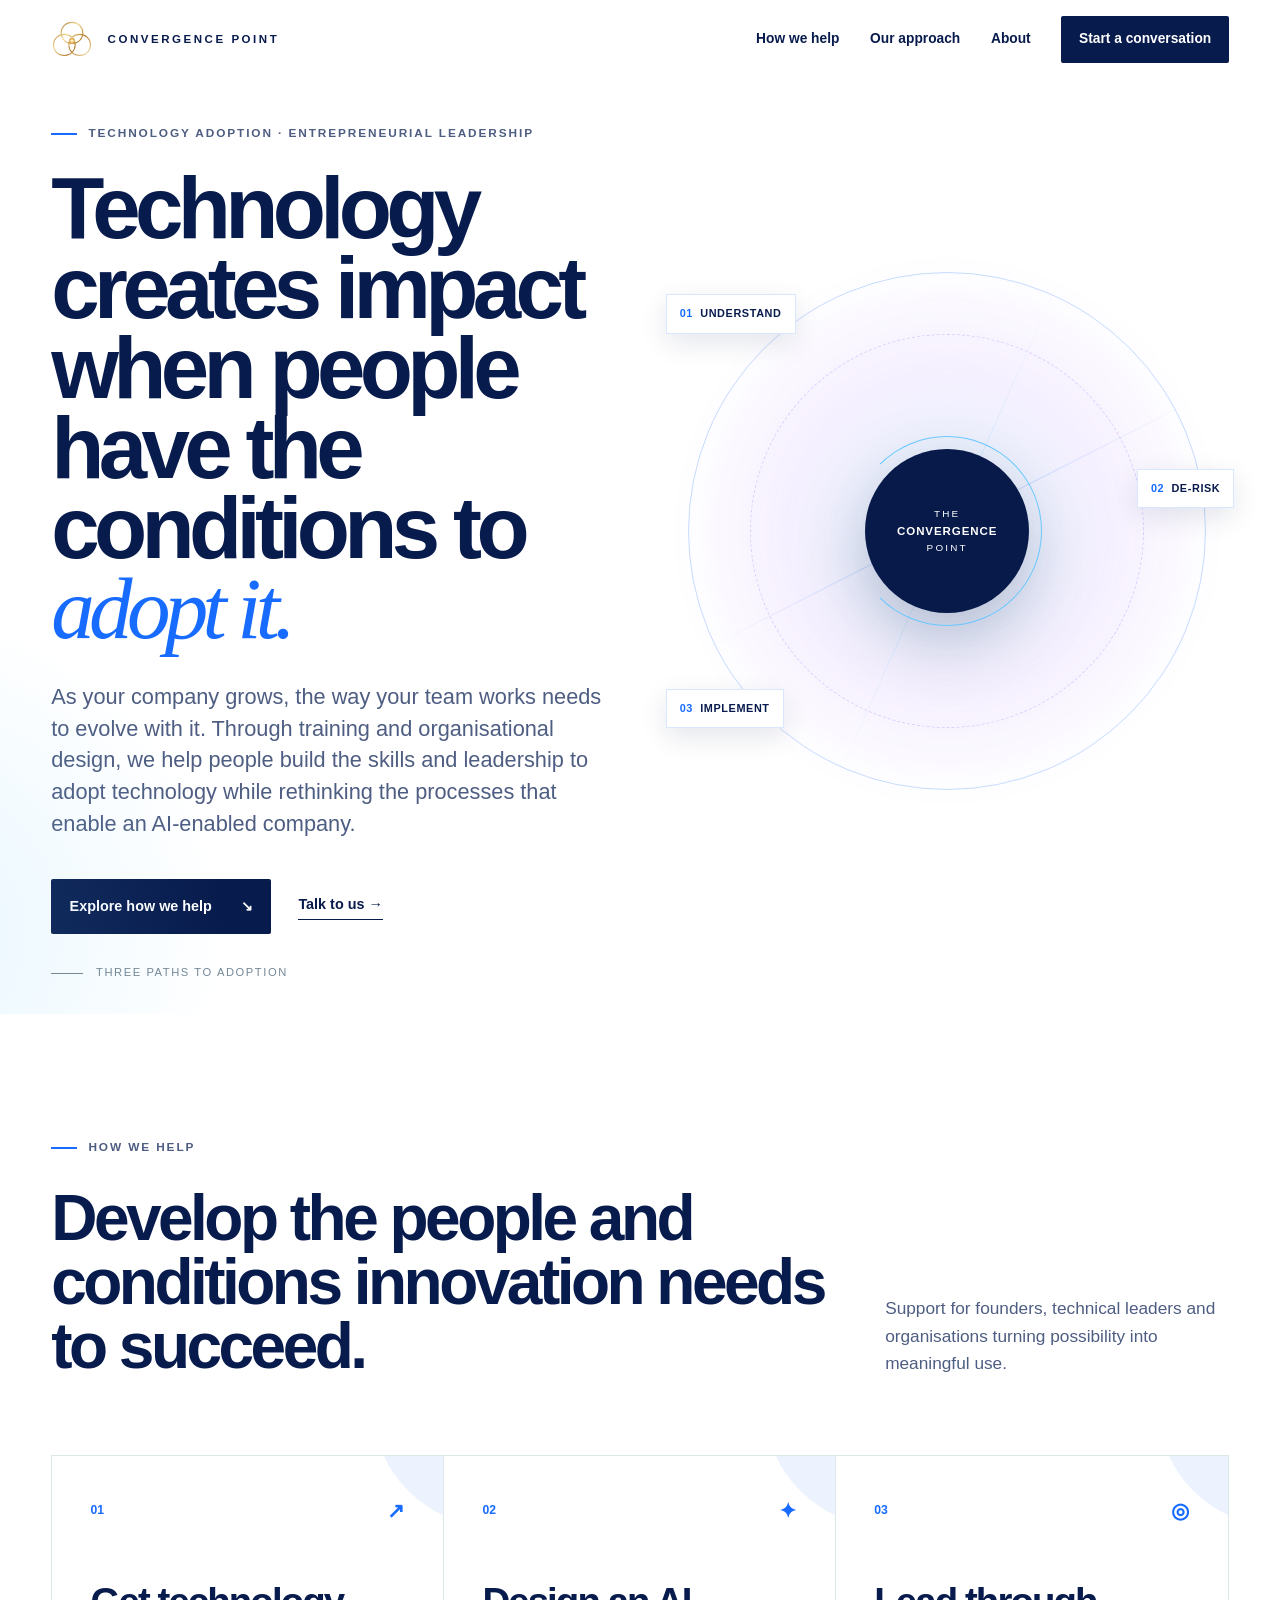
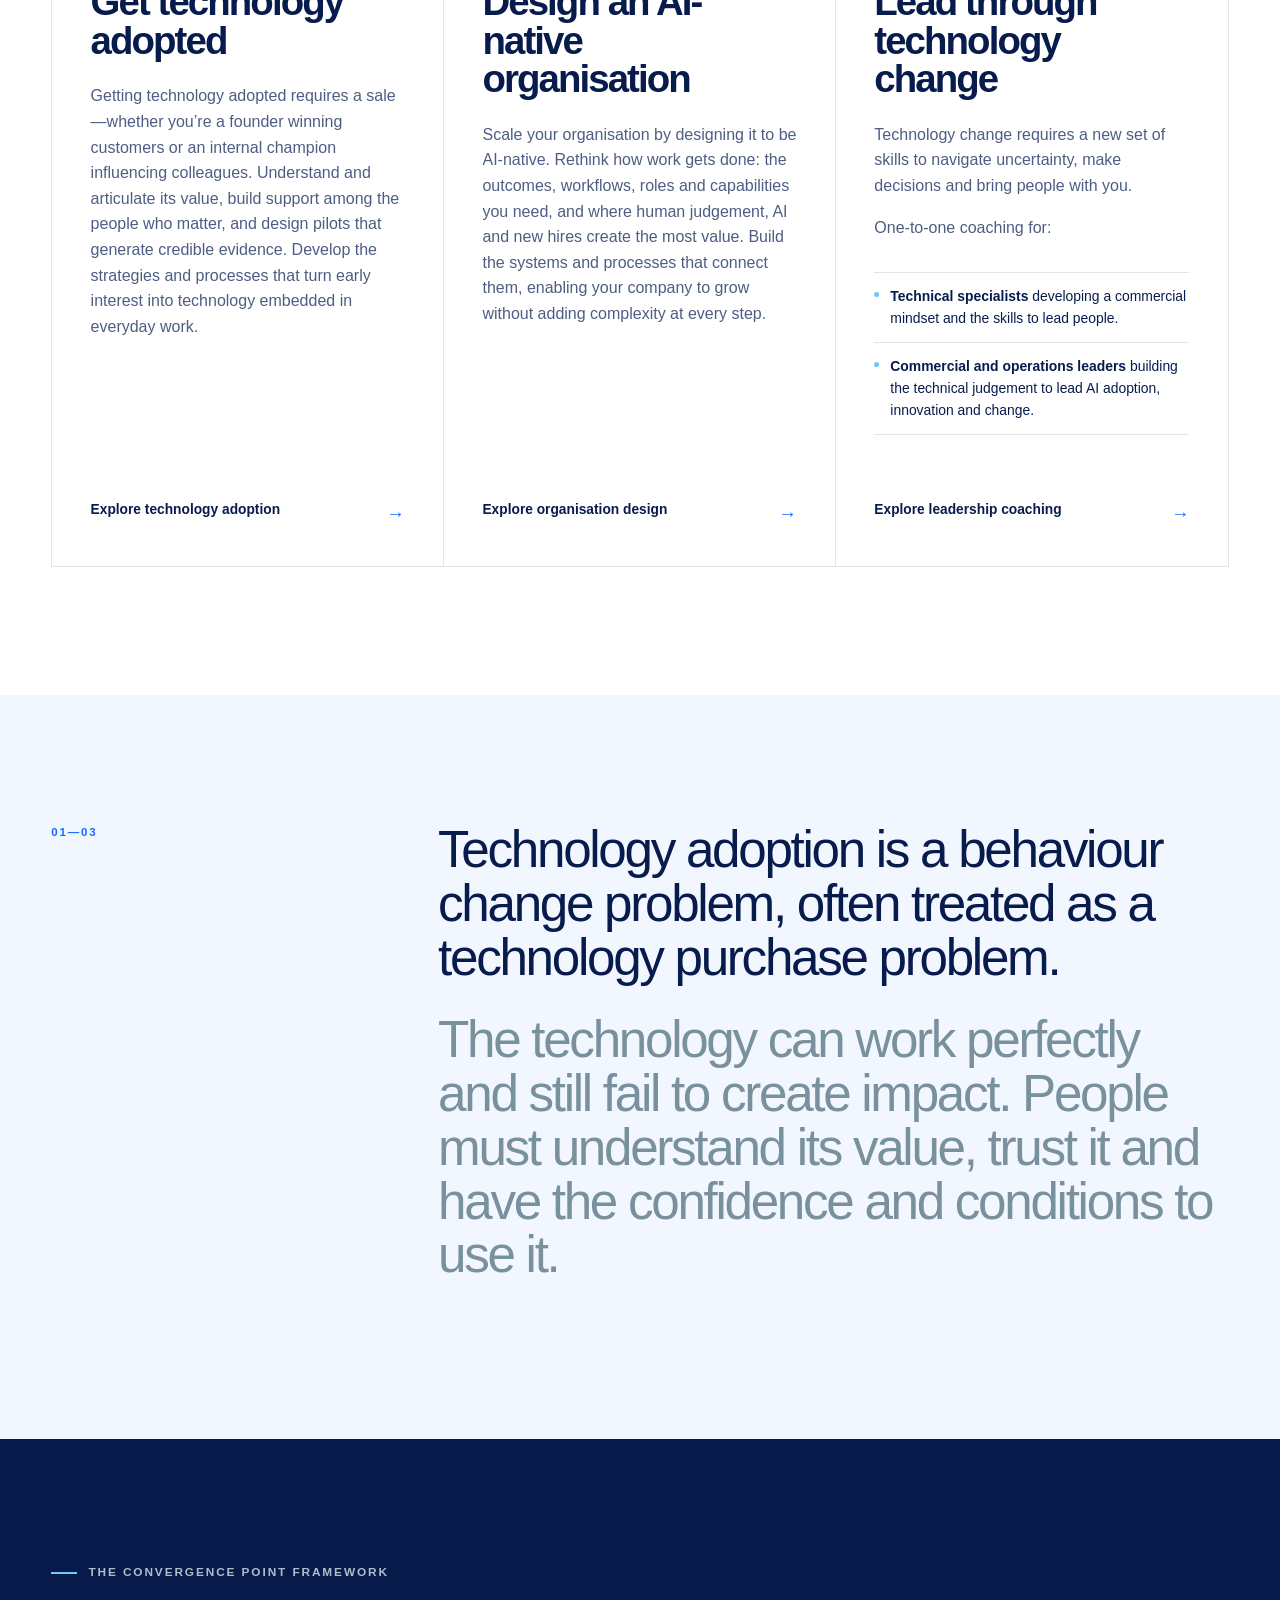
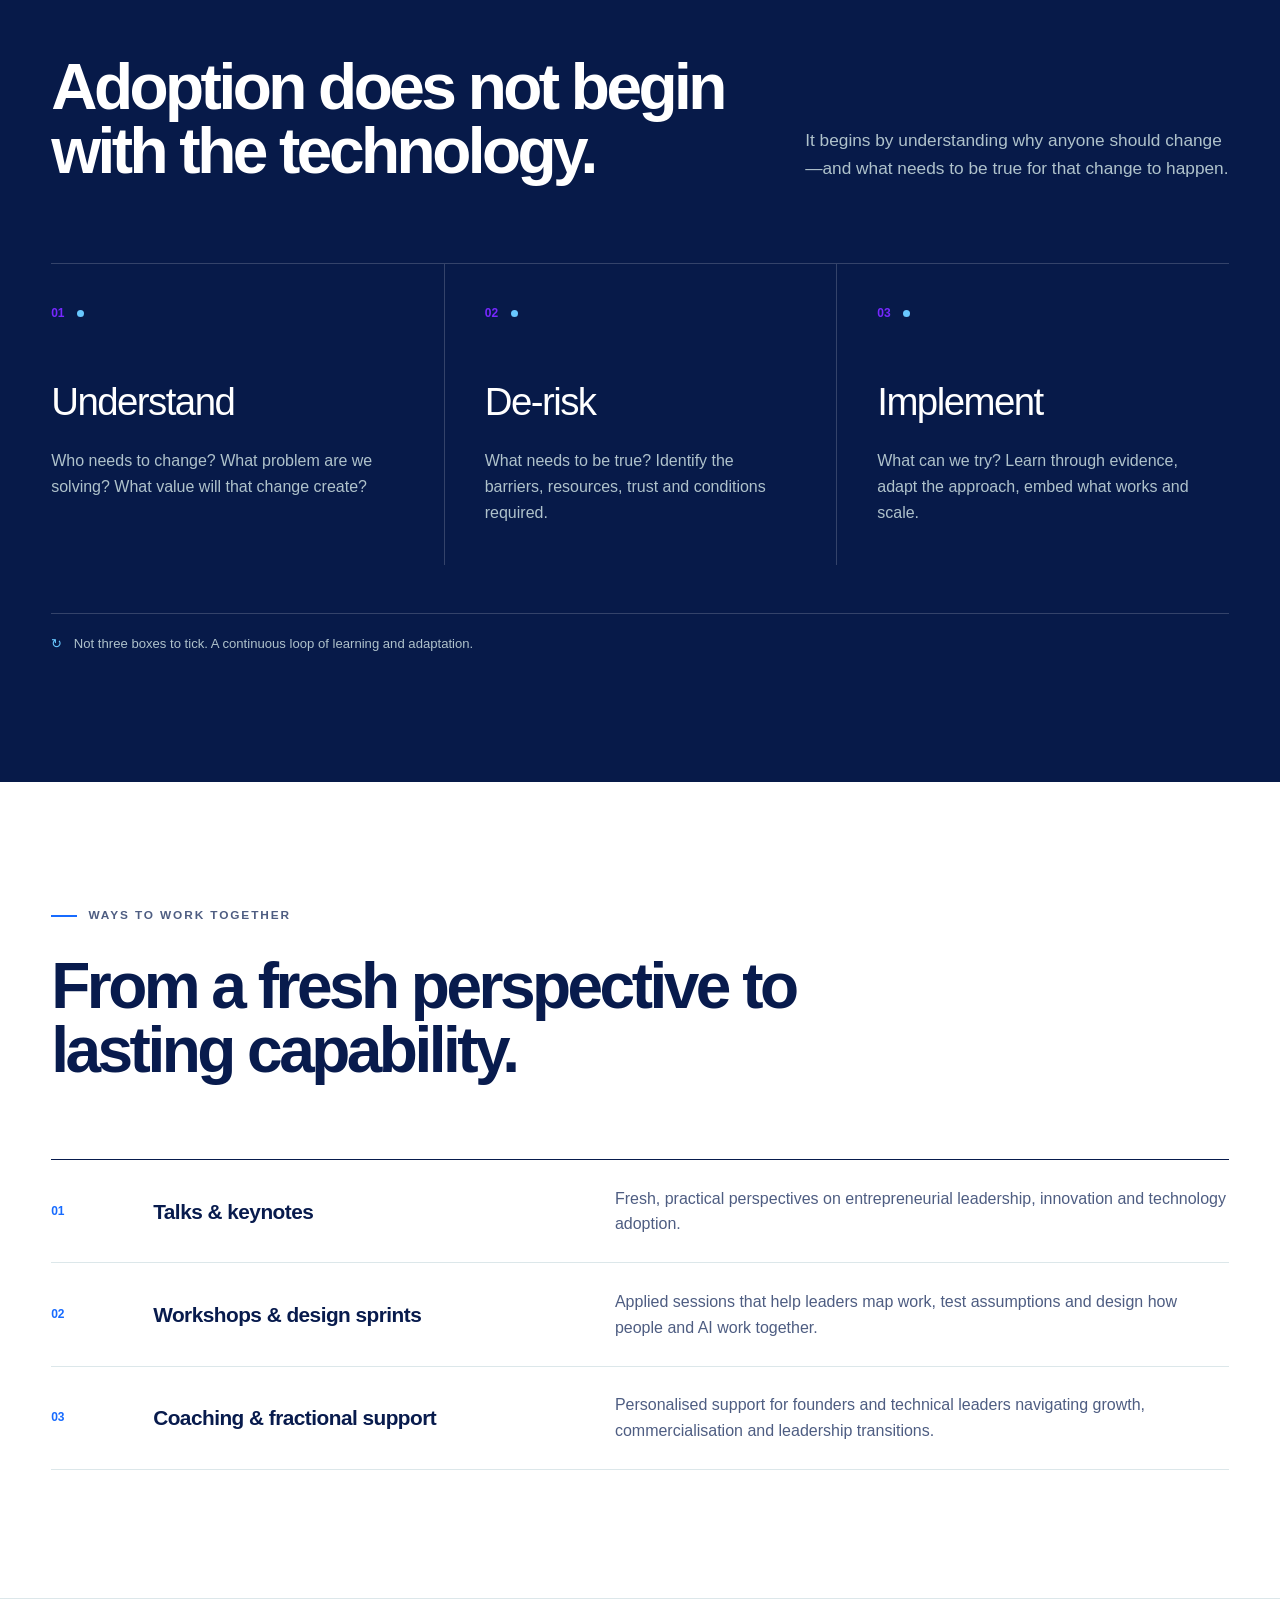
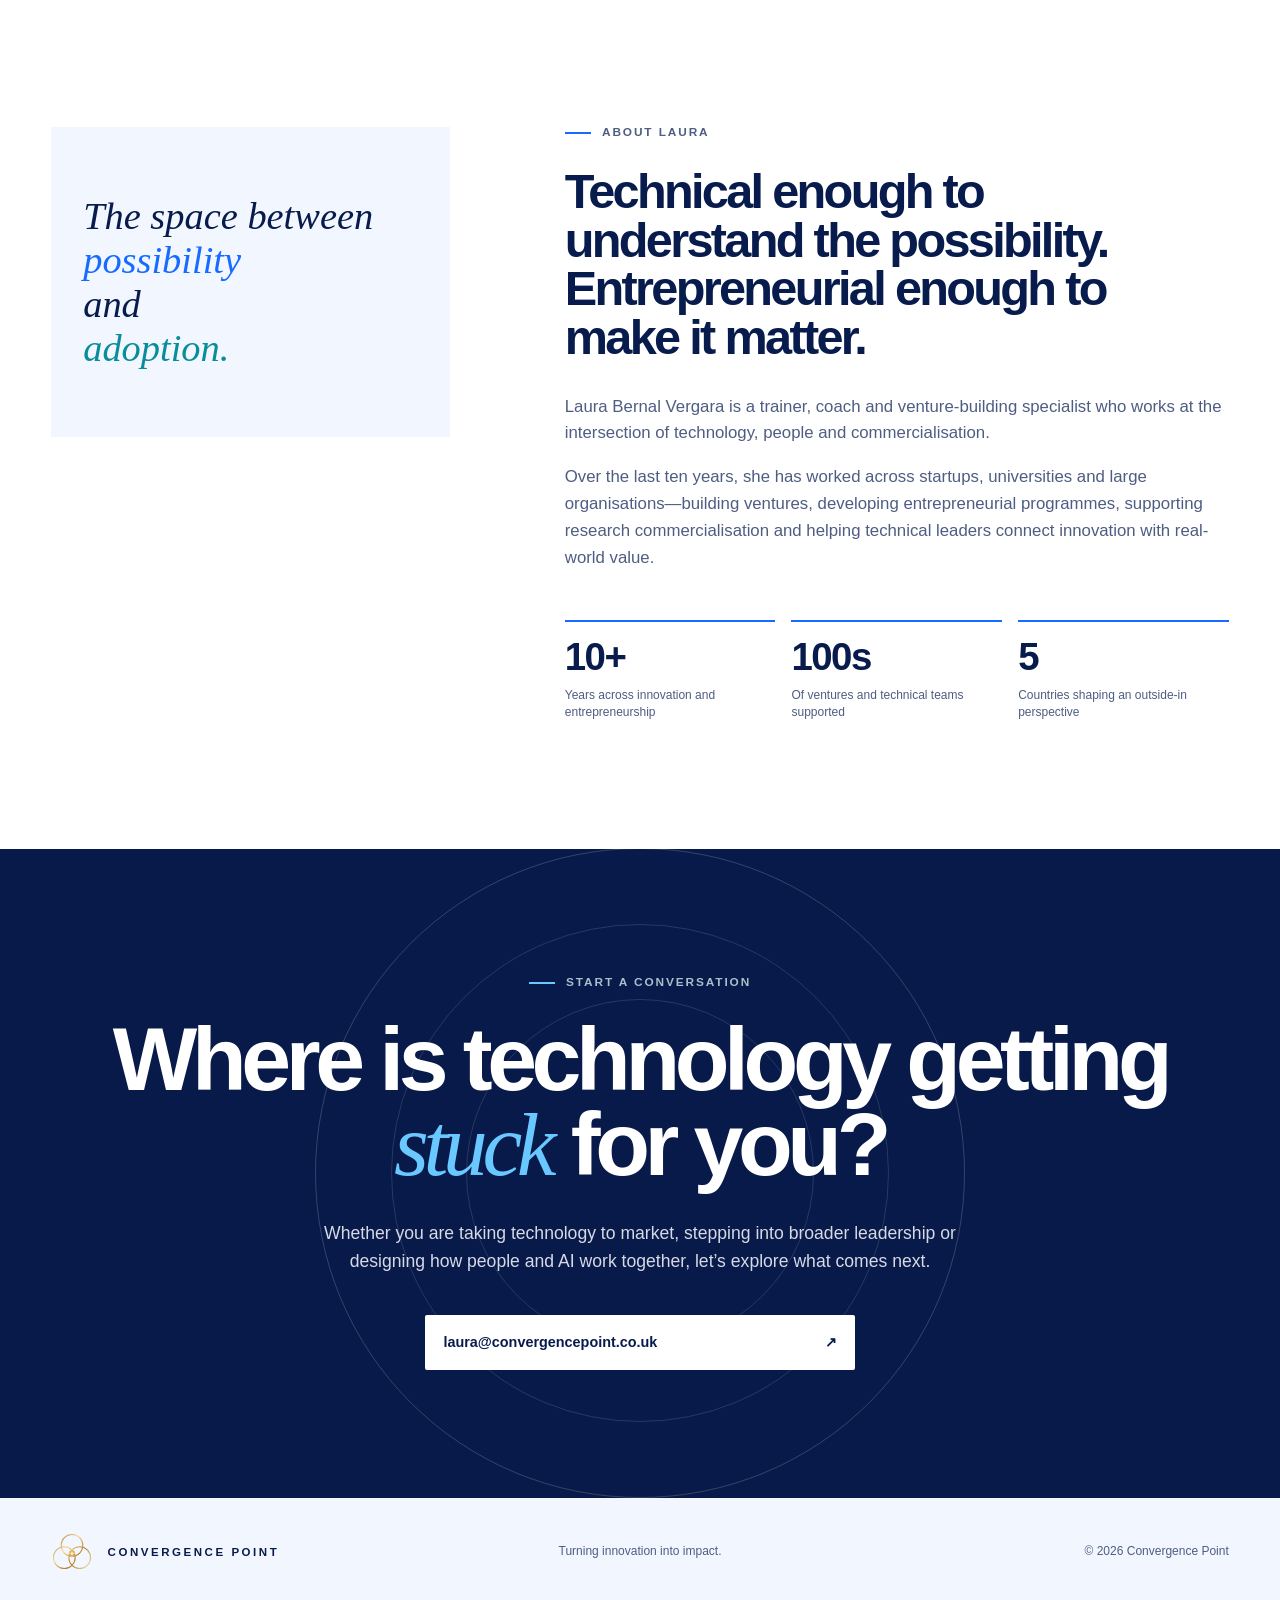
==== commit fc18f798: "Update introductory paragraph and Talk to us CTA" ====
--- a/index.html
+++ b/index.html
@@ -35,10 +35,10 @@
       <div class="hero-copy reveal">
         <p class="eyebrow"><span></span> Technology adoption · Entrepreneurial leadership</p>
         <h1>Technology creates impact when people have the conditions to <em>adopt it.</em></h1>
-        <p class="hero-intro">We develop the entrepreneurial leadership, commercial thinking and organisational conditions that move technology from possibility into meaningful use.</p>
+        <p class="hero-intro">As your company grows, the way your team works needs to evolve with it. Through training and organisational design, we help people build the skills and leadership to adopt technology while rethinking the processes that enable an AI-enabled company.</p>
         <div class="hero-actions">
           <a class="button button-primary" href="#work">Explore how we help <span aria-hidden="true">↘</span></a>
-          <a class="text-link" href="mailto:laura@convergencepoint.co.uk?subject=Let%E2%80%99s%20talk%20about%20technology%20adoption">Talk to Laura <span aria-hidden="true">→</span></a>
+          <a class="text-link" href="mailto:laura@convergencepoint.co.uk?subject=Let%E2%80%99s%20talk%20about%20technology%20adoption">Talk to us <span aria-hidden="true">→</span></a>
         </div>
       </div>
 
--- a/styles.css
+++ b/styles.css
@@ -79,15 +79,16 @@
 .route-card::before { content: ""; position: absolute; width: 240px; height: 240px; right: -170px; top: -170px; border-radius: 50%; background: var(--blue); opacity: .08; transition: transform .5s ease; }
 .route-card:hover { z-index: 2; transform: translateY(-8px); background: white; box-shadow: 0 26px 70px rgba(8,27,77,.14); }
 .route-card:hover::before { transform: scale(1.6); }
-.card-topline { display: flex; align-items: center; justify-content: space-between; color: var(--blue); font-size: .76rem; font-weight: 700; }
+.card-topline { margin-bottom: 3.5rem; display: flex; align-items: center; justify-content: space-between; color: var(--blue); font-size: .76rem; font-weight: 700; }
 .card-symbol { font-size: 1.3rem; }
 .card-audience { margin: 3.5rem 0 .7rem; color: #607787; font-size: .72rem; text-transform: uppercase; letter-spacing: .12em; font-weight: 700; }
 .route-card h3 { margin: 0 0 1.45rem; font-size: clamp(2rem, 3vw, 2.75rem); line-height: 1; letter-spacing: -.05em; font-weight: 550; }
 .route-card > p:not(.card-audience) { margin: 0; color: var(--ink-soft); }
+.route-card > p.coaching-intro { margin-top: 1rem; }
 .route-card ul { list-style: none; padding: 0; margin: 2rem 0; border-top: 1px solid var(--line); }
 .route-card li { position: relative; padding: .75rem 0 .75rem 1rem; border-bottom: 1px solid var(--line); font-size: .87rem; }
 .route-card li::before { content: ""; position: absolute; width: 5px; height: 5px; border-radius: 50%; left: 0; top: 1.2rem; background: var(--cyan); }
-.route-card > a { margin-top: auto; display: flex; justify-content: space-between; text-decoration: none; font-size: .86rem; font-weight: 700; }
+.route-card > a { padding-top: 2rem; margin-top: auto; display: flex; justify-content: space-between; text-decoration: none; font-size: .86rem; font-weight: 700; }
 .route-card > a span { color: var(--blue); font-size: 1.15rem; }
 
 .manifesto { background: var(--ice); padding: clamp(5rem, 10vw, 10rem) var(--pad); display: grid; grid-template-columns: .3fr .7fr; gap: 3rem; }
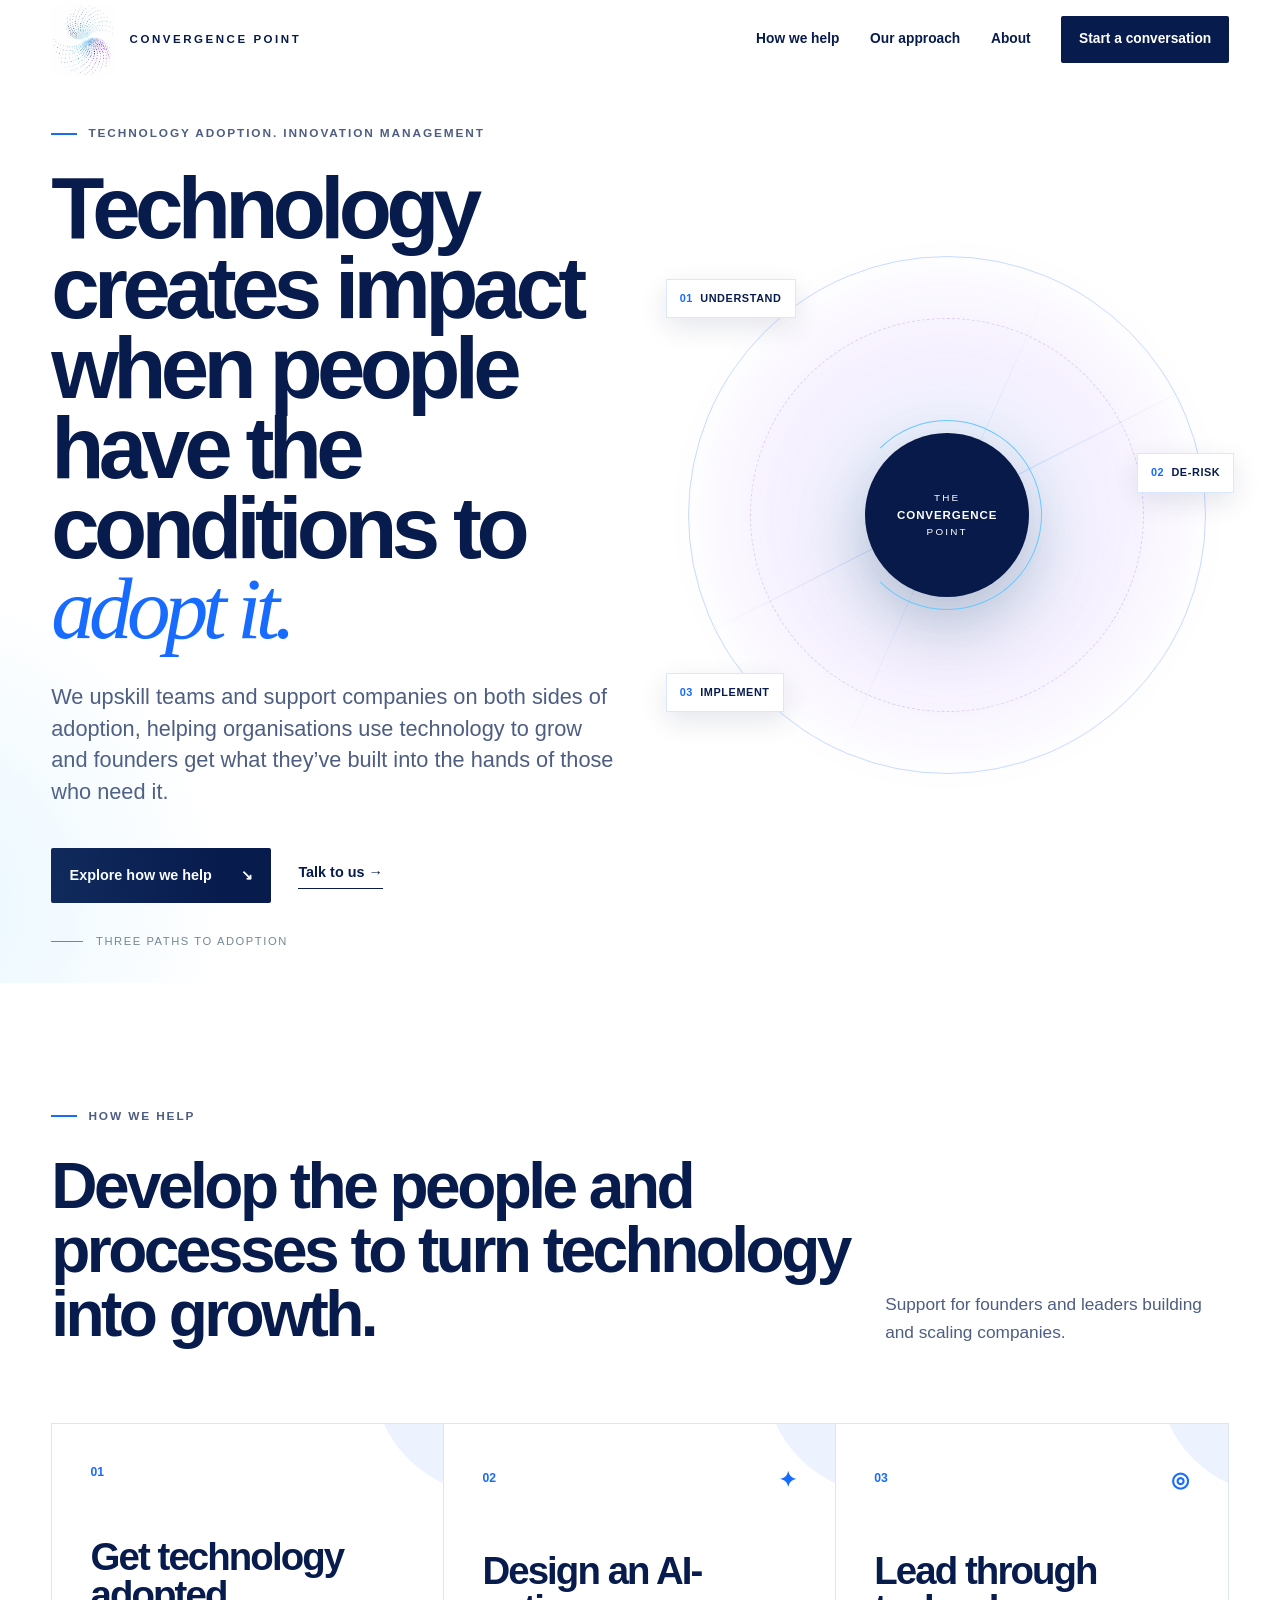
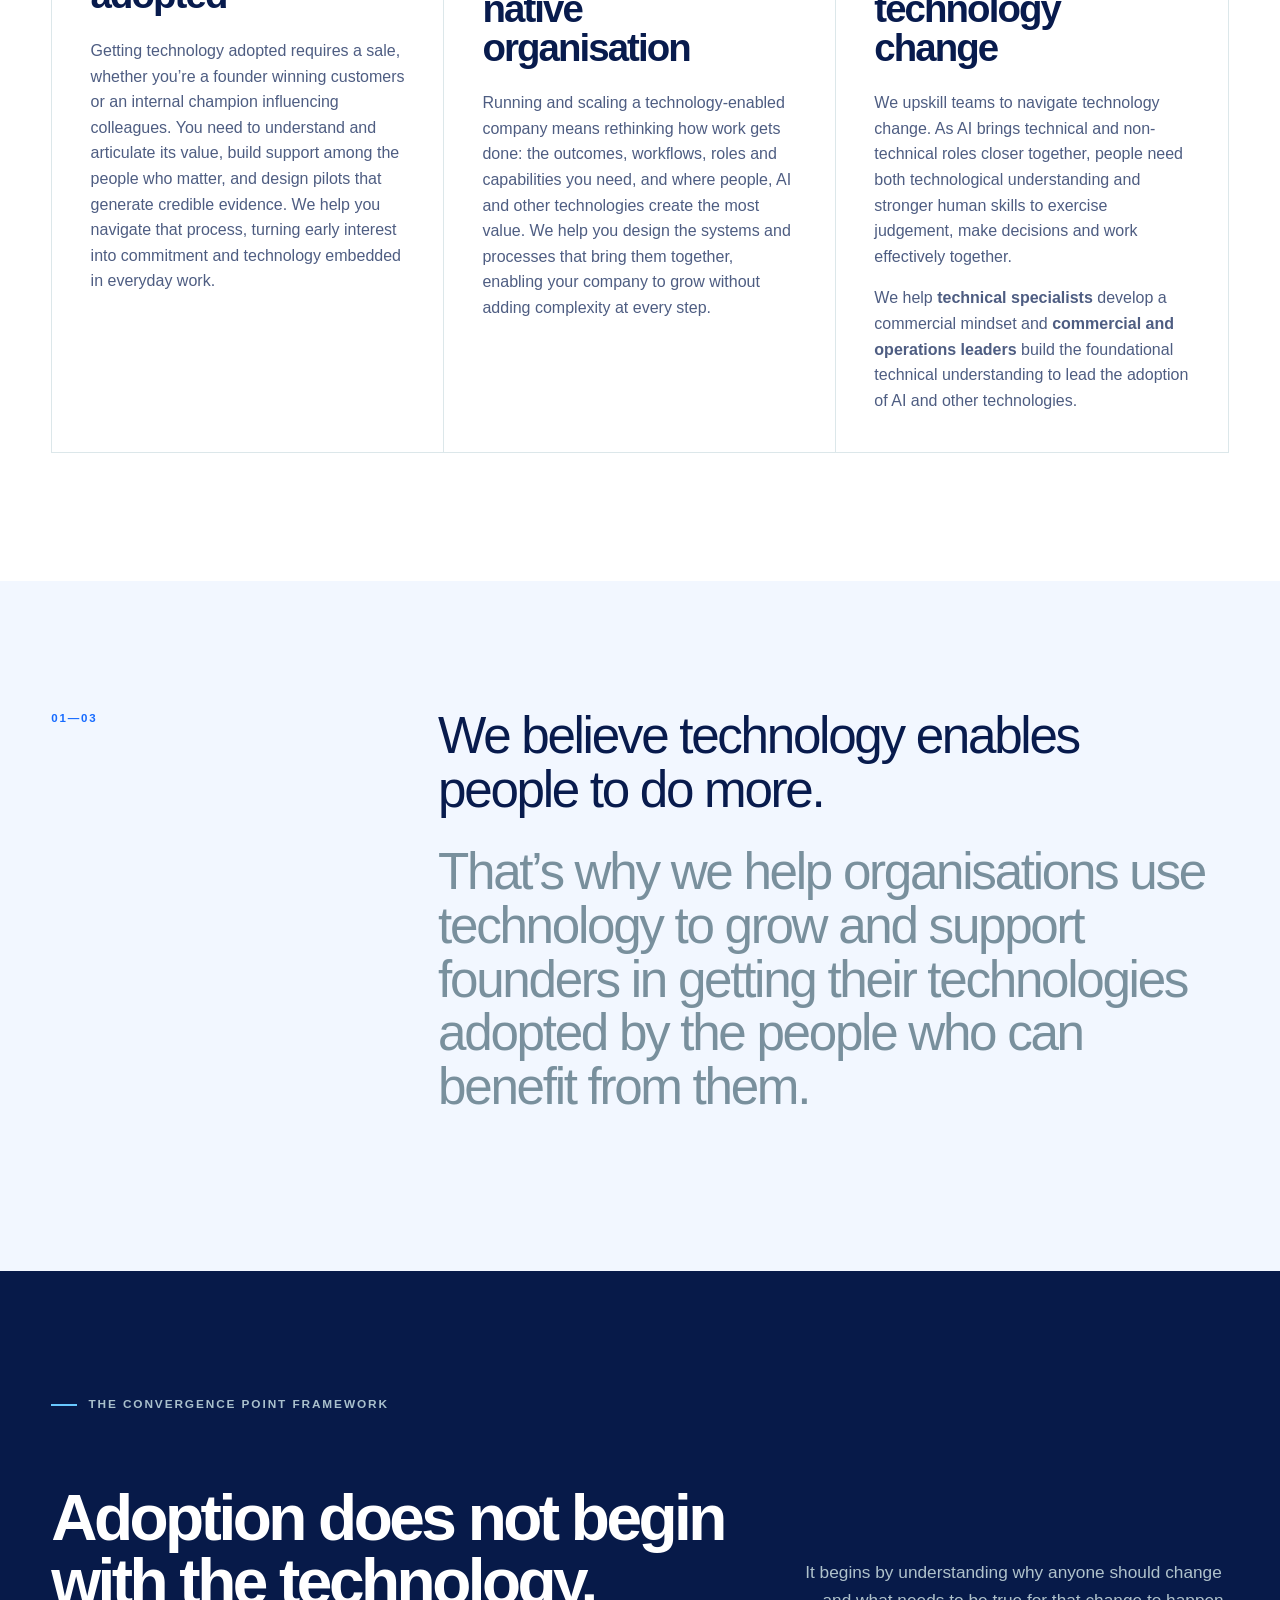
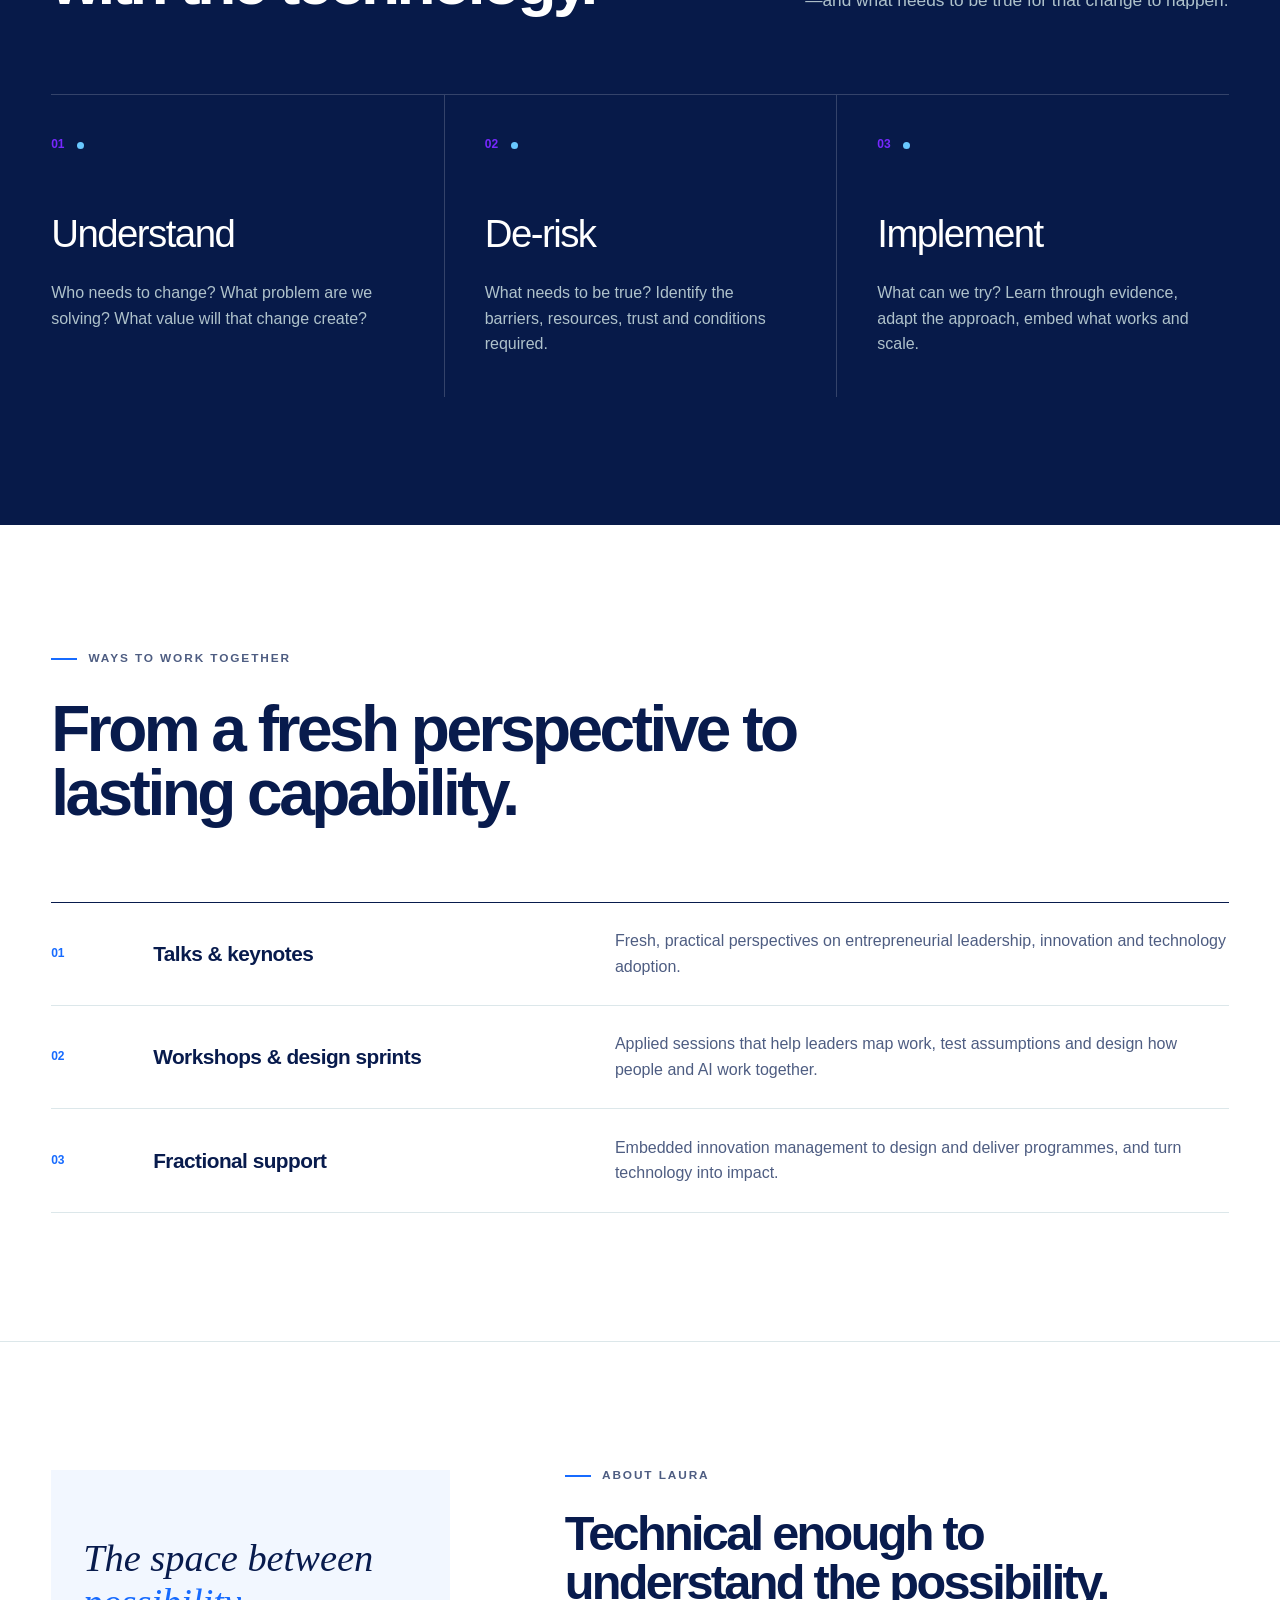
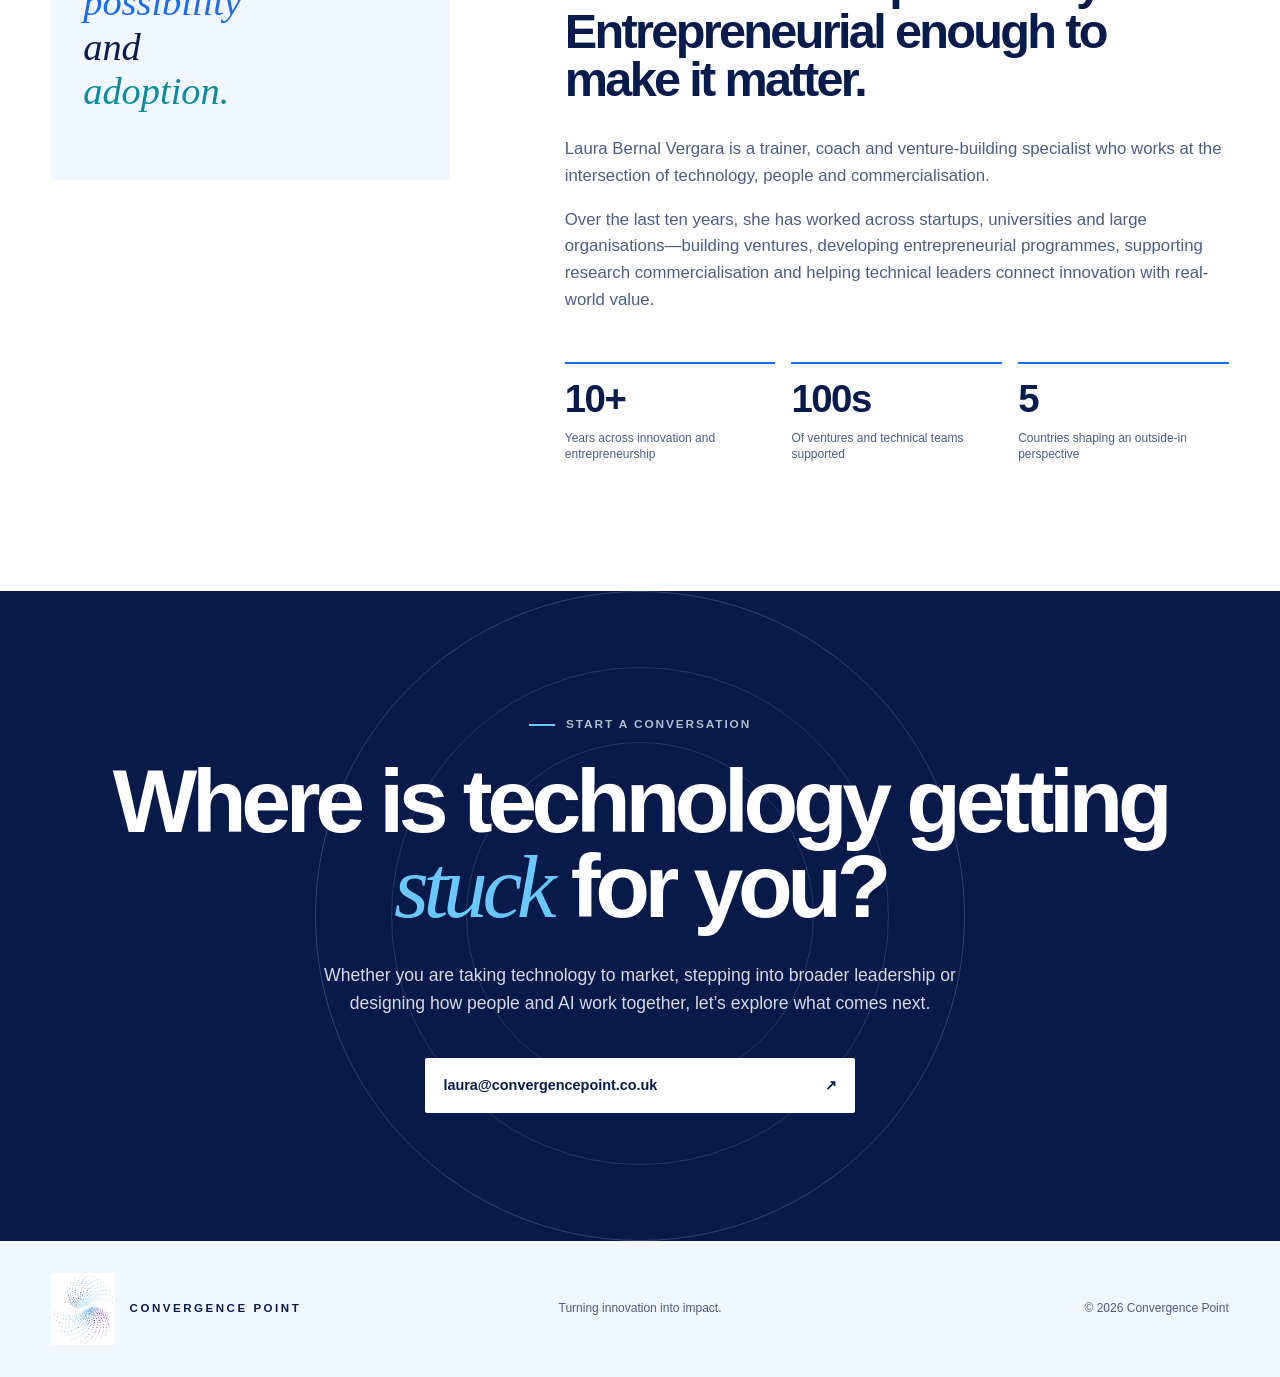
==== commit fb979c3b: "Publish approved website messaging, offering updates and new Convergence Point logo" ====
--- a/index.html
+++ b/index.html
@@ -8,15 +8,226 @@
   <link rel="canonical" href="https://convergencepoint.co.uk/">
   <meta property="og:url" content="https://convergencepoint.co.uk/">
   <title>Convergence Point — Turning technology into adoption</title>
-  <link rel="icon" type="image/svg+xml" href="favicon.svg">
-  <link rel="stylesheet" href="styles.css">
+  <link rel="icon" type="image/svg+xml" href="data:image/svg+xml;charset=utf-8,%3Csvg%20xmlns%3D%22http%3A%2F%2Fwww.w3.org%2F2000%2Fsvg%22%20viewBox%3D%22300%20140%20600%20670%22%3E%3Cimage%20href%3D%22data%3Aimage%2Fwebp%3Bbase64%2CUklGRoQ8AABXRUJQVlA4IHg8AABwuQCdASqkAaQBPikSiEMhoSERW4ScGAKEs7dwj%2B%2BNf%2BQif%2F8Gxzz%2Br4N9qvLFDLy34j%2FQsjPNB1B5V3QH%2FV9bn%2B29Qn689gD9a%2F2A9q%2F%2BU%2FaP3Cf0j%2FT%2FlB8AP5Z%2Ff%2F%2FB%2Fpvc%2F%2FzH7Se4%2F%2Bjf57%2F0f5%2F4AP51%2Fev%2FH7O%2F%2Bn%2F%2BHuBf2X%2FVf%2FP%2Ft%2FAB%2FJ%2F7x%2F2vZZ%2F3n%2Fx%2F13wM%2FtT%2F9P9j%2Fyv%2F%2F9An8r%2Ftf%2Fi%2FbL%2F9fIB6AH%2B8%2F%2F%2FuZ%2FwD98%2B5N%2Fl343eCH9C%2FHj%2Bu%2BRb5N%2Bj%2Fjt%2Faf%2Fj%2FpeEe%2FwPQ3%2BJ%2FVz6F%2Faf2P%2Ftf7g%2Fez9r%2FvP5Vf0D09%2BL37N%2BYX9K%2BQL8P%2FiP9N%2FIf%2B8fuB9MP0P%2BI%2FKTxt9P%2FzH%2Bi9QL01%2BNf2T%2B1%2F5P%2Fcf4D9xPYu%2FZv7N%2B23un%2Bdf0f%2Bq%2FlL%2FY%2F%2F%2F%2BAH8P%2Fkn9h%2FsX7ef4j%2F%2B%2F9b7L%2F3H%2BW8af7D%2Fsf2F%2BAH%2BKfzD%2FQf2D%2FJ%2F%2Bf%2FJf%2F%2F7Rv23%2FV%2F3v%2FQ%2F97%2FD%2F%2F%2F3cflP91%2F1v%2BI%2Fzn%2FZ%2FwH%2F%2F%2F836Bfx%2F%2Bef5X%2B3%2F53%2Flf4b%2F%2F%2F%2BT7wP%2Ft7ff3E%2F%2FPuafsd%2F4fz%2FFdY3WsbrWN1rG61jdaxutY3WsbrWJJcK3ya1jdaxutY2A%2F4a4Vvmq%2BoIfUECQ4kk72w2AEdDLz%2Fk1l5%2F4a3ePc5pmw2cXKi5uilFq0KS8VZVsCbi9ja3iHfJoQFvk1rG51J%2BZBfYZmA5BO8EAItlp2L1%2BQ8BjuHUBO6TZjt%2Bc9LFItVQ7SZWSRphfFBRtqs4NsuxMG2Xn4Jdb8dtRM8O%2BcVAczCPUmYFJvQl6xmMWY5x1DFFwUotX9rEcC1TJc7KiitvULzHn58tWzhKU8JY3WsbrWNzZ6vwaPYHPDA2UCw%2FeK6t73O5VtjsWK5fiuaiCPhOV52nTF0I2zNOUKoyao7iPBDdxKLkUcTlHDLz%2Fw1wrfIyFG%2F2DjQJSj6k%2BFhWiR8jloWyj2EA4WT3RTePTN0sp0soZv8%2BdtVIcZi8wuhRAu60PZWkandWsboQFvkgVMf4%2B2QM%2FddNM%2BvC%2F0zzhbCD%2B781ikD0hMDtu9VtRjRDZTjDMjpEALhgdDLz%2Fw1wrB7TKxuM%2BWj7CyK9bUwOlbkVUOEePHab3t2pl3EI1pmVql0kEMZjuiwEThAR9QQ%2BoIfUA1EI5QeFHvpdWChb4NfeI8VBtEh4V9pw67xKLWTqiymGarSjkWtH7TK9tPaGbirQXXpzzoGd7sHzdKe%2BZ25YaVOpfeSpG61iSHISHC77xdQez%2Fkiw%2FWpARPIabSMB8ZrlBVYbn%2FtgMEZyoduSLvpG%2FB1kNDCTOoJPjqhbfZ0JpcLmkF4bHgKAxe%2F6Gx8SkKfUyVyun0Xwt8mtY3WqREhuvYflh5ZlMtN58t05PYLy8uIAFzqiC7sk%2Fwkp3nc2HHD9ZcoXXy%2BEDAjRnZ6Wgh9QQ%2BoIfTPGB4dFbGa35TD5H%2BhInjum7lUpuHprCqqnlhinLQNZ%2Fhbn1BD6gh54HxRp%2BIaJGSIZI9G%2Fy%2FxOCY2UQsaX3cxg2y9DcmuFb5P0Xms%2BqkDbVlzbw6I9HIXhrhW%2BTWsbAf8Nel97HQQ%2BoIfUEOhdODg9gMtAVDqM8AsMxFHxW1932GbP96Sv%2BCIFUYhTg1HwVoTpCIUM8dOKU%2Fdcda%2F05Qi6KKesijW2i3mauPjzkPpzLKVl88eyAUe7wI%2FVXiFAJ9xqk2ziT%2BEJ2aA8DjQiw1wre9upShtKKI92%2Bb1WrBa3pb5TCNynSmAqD2iXG4jHUNsZp2xp6JTiVMW%2FGD9mQtOcRoJgOgvDf7%2BNqXV6XLc%2BoIfUD%2B4W%2FSncDi7EzXMgSTElhKRaBRNCKQbMZx9xRQAD%2BO8FWsbrWnK1jdanRNFYGarFgAhjkSLtCYJk9zmSchgB%2FDReGuFb5NaxutY3WsSS4Vvk1rG61jdaxutY3WsbrWN1rG61jdaxutY3WsbrWN1rG61jdY%2F4aLw1wlay7fcqYaJDz%2F%2BBeDiHAAP79KyYRFjZOUVHb3UmDqLJkWZESGX3XyBxigd5o2EuzuRlq22h9H19wq424vy8URyQsqpWHruPf36wcEP%2B1myY3JN6jcd7wwGnBz6kYIGAaAhCPVAYEKETuEFaZQyXFAHG%2FBY5h12UmYPAcTNiMWYNUE9SmTtM3iH2Ecd7yXOwx6b%2BV6%2B8I2SiwVJ0mb3CN1y7xi4BXe85ISTlp1Ct8JNXdesL0N%2FXw48AsDUFx9hI1kL1b3qIP2FZnDcU1GW4NExBxHhgw0o%2FmlqqPcUQOaV1d7QR0askSVN%2F9lRC2vzROQhUKmhioZ3tx8vL%2Bf2dQKZ8mD%2FqgQykXcIRjj34Gh3DB729aW5RFiUFLYr3WiWNFNvEVEKhAkS8GIURHDeCNXvR9OLixYjivwbY1waECAmarX2vHGHNsr9a7LJXD5qvI3BcicFqWNMLGBgKqe3Pr3wAdAC1Bqt9Xcm189E%2BJ%2Fd2Lnj0paIZ8FGN30WUcwcXDxlE2zrl%2FqmAPCM8tUT%2BM8wqXQWXWSzJb4FhN%2BeLfz2TRiHCk1ZObMzvjqrRs50L%2B3ebzg6WtnJqlVW%2FLDEJVw3T57uUbVR8DCyOuVqZoHJERbfXb3EwiXgoxyZk68VN3Ptzf9ovpZ4xmY2%2FV200pDGKnyvyrf4Y0ugh1Q3ro5IwTn%2FVM38W%2FjssHcyScbJRpzHyTrWIWg7F4wBQuMGylD%2BUHOPuUH%2F2vVekgHS5Xin9ZTyi25WQuBAzFccsIvO07%2B1wz%2FhDd%2Fq%2BhIXN3aFigZFIKLjeAy7XN4lpwZcihzHOuue47MqfDvZWzCSl4gY%2BT5fnG61cVjudZPetOgm4V52T1PDDtXFX0IegX3xg%2BLAszsaTZgeDUUJcJVx1JfU4rsMu1J%2BATsFodj7O5boM5MDCxTmIqeBnSOWr9YbV7%2BycdViJJ%2BJQyYrCb6YB7wETkZSAQJxVkD%2BNQ2X8Lw4uleE2zL7%2FEjXDqQTQr4%2FzRprOD%2B1tQ2s1C1n%2B32BvEKuKJy1noTwpAJH3fiPdr4Ht17yfr1XzsxlpQ5kiiSPl8k2pAmQCAWA384JIyY0YgMDMtwCc%2FiRl2u5etX11ucMZIZ7DUf2TsIPM6cR2k0hRjHVceg9TStM5ovawXVx2x5hAAt2wGLMPySsGvCi17zesY9Mr0ihax8yuGVUaSMN1WWCPSzT184TmruEyYcMpBL%2BbnCkwHdI%2Bhl5lnAloFzJ8HUQsbGOBTvHfbnBYcqk2KJQ7lWGd3opH%2Bah8f3YCOFaA7x1UZqufOccVjGGvmKaXS8xc2dZOwAWru3qDMLdXI3ZjcTocu8l1y0iJfZ3L%2Bq82qpH4r9Xe5jKD0PyUhufU8DK5V1azHEezlrvwAU4aTg9qkKqZpHyP0Zvou%2FCWMNweMGLjER8hzOVWreH15xwUiaoDcXgn%2FY1uJRQ8%2FVqxOrqCf6JFmwv3gpWyUXbxXhntYq4kqYsM6t2vqTJCPIUBjEonxtC2giAiH%2FH4QWesRFt5Po%2FYW2ltTad4Z5%2Fg%2FZbP4%2FES5ZxWyLJBzXNCoCoR8txR%2FvEv7tAxlEA5wBYyAMxu%2BYQn4ojDldpx5uVjkCd8BkvZ2vmNnGduV%2FfM0MPFzMj94OElWW%2BEtpJhU2UgMWWlCMMmMTtsaJK4m17IMD6uYD884CBJzdfF2so2b3nuzQ8mARsmGvIb8vNKSrqb7hAQxzSWA4t3CRuYB4AsSwgDx2nm0atEWS%2Fsx%2Bmr5QFUkYnX%2Fgbu3IQJ7ClH8u5awOTrGN9WwzfAXTkCMxFilEZNbimqg5s%2BWlvy%2FSQU0jtt9sujHAlQHcmoorp%2BQdHLMcuL9MxdA%2F07U81zFhwqB%2F8bePIUKyja%2F0xD1O18dYYYvSuQ5MaNurFU%2Fk8kdhJWEy43FhdigdIpPqVUqh2RDC%2FgFfGLnHLPcDNjIbaGFV5R1E%2FSxbHzNiXeG1zcib5k3h7bUEHUjTBFlmag73jt04QeuVGgMAz7cgNN2%2FUIUr%2FXf0Nj6v%2FjT0rjamIMuplC7b16BNgttM%2BLHjnVXfEXUpqKLBVGmQ9uW9r1NfntwwHMqQ6icGrXmWdudk32DwHDlOFL%2FMKA3l%2F9HMiMskZCQazT6p88Rt8IhEzNRcbPfcJaiHH35%2FHFcZsjq4nCSIYxqY%2BZwqlzchfHRDuYqcUuVJZn1ezwN7qS1yC22H9Hbg0viKKtAonGTDPeUXWHuzMWOJg6fyK%2BS7WofYmZxnn9cojG9kz8J2nkE9t71MmZvRdDmDU2W1gw7nwo%2FB83ADbx0pnCb1yrZTlgXgBE6QG3B1WQehN%2Ftv5XLCLtJN2v%2Bll3mobCsg0a7lkr0Wle7qmcIhOYQ1QeWRUFbJ7x1DC8wNclDriZxM7XqYbiZ7wEQrJ0g%2BQq9XSgp9LCOuoxYsfCAKXFVHH1pXNFhzYbcMVcl8EhvDXNREcBllcKlp9QyeEpp%2BWIKFT3P5q4%2FjkgtjbI26D3wZcaBdPw3858zEc%2FtxtHRHv%2BqvF5d%2FYNppAO49cdQYabMWaVwkVIlwpchP2awIy9zIfNlfBqpjVTXxYd6gsoxD5GrUpCIk5VzKlf28qv2PE0ckAgFaQc1wO%2F8nJfjiQ30p5TPR1lJWcNnASsN0W9BbpPo0V9p2YJ7i6DKdZOjaiAmsQ37lu7cvJvwu6PziQP5LvPa%2FM4GEhf9HKteTzFKMUYRlihSyXBdBi9dLxiPQ9Q1NI6N0APnA2iFuKbYCYdDUUoXa1D%2BYCOccau7hkQdPEaxvdpIp%2F5AweHLbtRgnJz61agOomneozaLE0OaTVPbHYStRxK9FbkqKc%2F2SRyprGJhoYWDLXOb9ygJXWzaCwd7GHLT8dgi8o7dKYQ7I7wp%2ByFRTLrPti9fIaMV92gS7tigZFGQHoeAgnQslidIgGoCStT5J86EMwq7zIoMZyfOHgZO5mU79FwSAt6nSDyCMIzFIYJ7JrH2FVwPmcj29vSvz76vajMaScfw4%2BcgsZO%2FtjbMecZmZcLI%2FvmJwm93ADK7SHQlZIeth5p%2Fr7g%2Bi%2BQb%2BVG8ewTq%2FNz%2FuAGWTq7eHjd5D2xE%2BWurJOHlKrEMYSlX%2B7apZR%2FTeivSEgANo7t5ULODFXXzxCHkMyPklm6227qcIdGptBQcAaG48rX0OvYubO3ZZ1H8Ex2rD6qM9r%2FilLUd4yHpj0lN7EEtblBvj%2F0ocJrXV9PyXgPOyLNbrssHpQBeyTZOv1xdKdt1bi1OwUVIKj58fWaqiP3%2BJTkZJu%2F4JT%2BmL4W0qensPH6VjXKvmQrl8%2B9mxz3Tfqo3ux5DuW2Bisskv6Zx1KHDjNt5RGdPtxY2%2BPAuoNQRrX7anrMKVxs2VlsKJ3HqtLpvIp2NPDqSIBkdWNc6Q%2FV63Oe11NEIoai0mBmjerke70QLptFiY0N%2Beuty0N8yu1rjrfarg9XrYp0q989Eakt3IOii8PfgvGuDiW2wTvKKgF3zOb4ELn94xxeKIaye4EnstE8rvkbPDolSJn3jJpSrDWus2AFahIlxb1wsy%2F8fM7RTHogb%2FI2cs8cdizm%2FEzel2Bfpb82yheh2LRxddTeGpGtiLaF%2Fi850kjMcQxEkYK%2BkLfZ2GDc2GWBVwMyLzTzIRkL00PhSJRG63nGq%2BRW65g43JMbqWysxKDEFLNmJ5weW4DVLYNdOseYf7rD2rh%2BHLBrUcRsbULFxSvdhDXQj8vZF75BAV1CFaqeCXjHOsywX%2Fq1tKU6xbNVgnf9VU8e8cs5itLdHGj3SN%2Fw%2FWjv%2BX3U7ZHl4Q7SjQmxSiIEk%2FA%2BjUHLFCxAgfsaG%2B1SzN%2FoqOe9xW%2BBgHvxdgrXuV4mjblqD1snbhtZU7DC0RN3G9ijEEueS3lMcPeMmxq359GRVEVY3OXElHpNudrwZPAzTVyEfWnzOicd62kAdnDa1ndZMVvK80VO42Lca4%2Bn8xC1JOiPtCNbK1l3E2I2TubJ4cfntqqfoQipycnK2GzzJ9xaXibMRcTjn61pgp1%2FeEohMVzKGy93Y0MQkEk2ZwNIvnyQuOgKwTeoumCBj21ulaM%2FReFVf%2BkIQNZNtGNBKrn4OyMnAbTrZLzwQVCuy9FnmhFLIFs9msav9vSJS08dS7YcBXcwqOdfcM2sAeptTTEDb9%2FkSRrrwi8rABI5I739p9QVfGRlce6JS2%2B6zEk2vBcJUacKNJ6oDLtBulBH4HCfg1Q0S9bzlu4hUx53%2BVZiNTAdKtIfz%2F3VIjXZtMPpbeEj%2FSlhHk85on8qAnwOuOaZ%2BDV1%2Bke%2F3RrOThG%2BjR%2BE%2F1Di9CGDWaMZLWz2iityc5cl54iMsDd4UWUs4fVtUXRI8EfH89AUKFOOvrwHCeAgUTyaP%2FAh4u7Zd%2FLre5mGroNdv65VSL2qGmcem6AT3yOjF2gqH4Wl0ltqopfLs0gC0CzjTri%2BhYyKyfYbJHMNDSbpy0OqJpAkCWTaVGLKsOd5sS4GBQUtf93EMiKY5PGwC0w7f1z1Po8WIJhLu01XiEsc8Pwn70r0tQxe4BPYX%2FpOb%2BHqN3vYa9nbseDc7dqgHojxa0C36L0oIVoRuScZyrcfacbvtGRW2%2B02fQk8nu48kLEwDW2Roo%2BAIDMbUjXb8JISPg5cBTwXYGoVQp4Gp9GoLwnTV0UQdmjlJVRmm0UX1lnkj6v6e3Jar%2BIvh7MijJv4gbtyOj7Z9i1GiOOKXyU%2B0X%2B2TOUVXgFDIVK0MmOHF6nBwsIwxRgRAzcEhJpFIdMi7z4KYJxmIIPYTEc1HvJtT2OSOV%2B4ZS8XdzFVQbHySqjmkiEL5lQalYI5%2FSlPMcUMmTsRoaA6msmF%2BwMtUY6gqfjSYmjXlIgxaZVptbcKelMpSmm78XBkvk%2BW1e%2BybwWYbnJMCZP5CWGPOqCGyBBkkhfExisCPu5pBWs9%2Fm5LT%2BkgUm4VSbcQq7v%2F7y0axjwCUvO8Jyv7EyHczI7lyWdrVd9ASaGCPOEIdK8LcsPHY%2BS9Sv3AucpWojgbCFYHMdnrsTk5T1Ztl8PbZbPZcvPEbCtYj2VtkVVEkVFqB9ieZtdaiXXFUUKhUbG9ayfXFs8nIvFKxuagvTAgn8MrUo7LZxUEQBv56JuO%2BIi4f86w%2BPucdWSDE7dPiP4S9pZLlISK6ilV2DKNpzypYOALD%2FoBCQOHeucP6xMaMYlvXhNGfZG%2Bww8ByLZ0CuBdd5wOt94o5mla9Z48KnWoCgDJ238PPeBR802BjlpuP5YMnUBZ5UgMxrLQOSAXFdI8%2BQAy4GXMX0BRJ7%2Bw%2FKtWN4kfdp%2FrQ5Lkv66qHit1sgqIMAJ5eYXQYcdPiVgVaAw0xjOK559DOUFyEdld7TOihE4SyEJdCS5CfGRjy7KPIW%2FICGDVOLE7sorDFuS0h3rAfP95TZfIccvH2FY7WVYzAsmD3nRlLP2najUwXF%2F%2B3G35QZ6XDdv2S1diJcNa5LRrRJZIvE9OLZrQolE97AubdIWVG6xIFZxX%2BkppZUUWN24ZTUf8%2Fze15n4a95JGrM26zb1d0ydLtvccjXLUpUzlBsRA7mEJE0M3hM0cuWYG%2BrYrpjApemegoSKFTqQFHVpcd6RsOVbgQDNHw4o1RHblV%2FGc2jRInN8oDWFBYhwOx4z9IFbeR3rAKxSPWiXsi0vAO7ivVMwe06BgWPvWvjPyowi6mzlxA5wszuJv8Yem63RgWM89PSDWIAdLfH56TGkeTobw4Dm3aZHr9V7CnksH51acoHNOndAwl5A52g5YdCuTxsuevOsDmJkhNmiqdK0MfzE1hg1F5IdBuPLwvEE%2BYIwB%2BFzpEdq6MjfLlIEPRv5Z%2Fz%2FhGX7X8XYs1pu0T9I%2Bx4kzfOiw7HfmqjdQwOydmGxnY2bI5NchzI2kg9liZ9h3tlNDUI1uZss8AfG2hevgWcKIDzTuKsPQ4RL3Al8hohGUlPXQw6ud%2BW7L5y1PmRqY6tdQii5iRRsQVVQK8NfczZhqDelOryeaO9%2Fe3r3ArymOk%2BhLW4DFWPsHe%2BJG6Rwz2ly2xMvSdqUNzGMIFMc2T5nxhbi%2BcIJ61NGJcUSI%2BdM83sM3ncJEkUCLiOmt2FnxPi29yh31VeJyvir4mi7%2FjnC0CZ0gBllaEhIE7RZzZwm2oH%2FjVK4v1AcERj3cI%2Bgh7yHMe%2B9hZUPpc8dP%2BiyJMGqWWawAG6uN4YY1dPXAyCIjDpMvGKlqseSKrrIkt5J3kNCX0Xdq0KOzQEcuYxYayO33%2FNvBayOG3zAHS2Yo7xpUMED281eWRLTPk6SICrakIQYO1H%2FgfPijSjxiMxEN6hg%2BFEs4HuX%2Fp99r5BtSIfpw4eCgoUhy%2Bd72K7aqQEVuj8p8EaRaghHBx06pe7tbDCKyPojUeNeMW%2Br1IALDnYbIKJpxdj95q0dlR94L85sBZLIO%2BXvb23lu%2FafpgYNQCMLlHCs3iUEWFLLFCNS2V%2Bvc8rzc3to9niuARgpgEOM8TpdILqgF5rpI99eZ0ahDH%2BwiBi3%2FzfMuXHtaNfh27i3kjmQqt85R5ev%2BqUkALfVJp0Mr2HVzrGwqsciYpBNRjIOeNOFPeqrtIlEiXFfaAKpVD17q%2FzCLNE2Uxw3sPIHNmeBAJqqRkhUyy%2FTMY1WlNy%2FZNZtAZ%2FRluFTPwyqs%2FrmuHsxkvE2vNGVfPKutqs2hSMiT4O%2B9ozmWx38e3Ptet85Tt7rOq7E%2BMqoWQmJuJ8VaDp18nC7zJr%2BFQEnV%2B5QrEh74E747eQ6D9IFSZEfFJbyNWz7cTEB0bv%2FTqCvBsSz9dV3Wf48MXmKY%2BGYBZNP6eZWasZW6VCRg7uk8JnEi4S5YTUBpr8QbGzSg92RLesibtoFpWD2RJCQ4XT3RPmkBQxBiAfFgKsiVoxKWzDL%2Bgo5om3J8%2BKPr8LJ2xZA6RfGChnXu%2BZwIFabJymBdxVZ1BOBAAExtzqD%2FMatrXMX%2Bb4vZmWwQvdRnbKGBLqb8AwDzP7WDZM%2B%2FC3rL53QdVKxeChQRxOsNAh0O927wfx8d%2F4RT25QfHb46dXe5YmPmwlIYnfXjKpbEbZ0EoXAitmR8637mr6QMprr4EAjJSzC2nAGAL3XW2ykPcPQPgO5%2FMl0H39xabyD363gEVkOGY4ld0gp%2BQ7oG5ryoAHsik1sSWTq%2Fjv%2FZZrFHZztV2vpS62kx1DpUv1u9JcutOZfJv1kPJtIGdHwx%2Fw3t7uJm08%2BeBKGGEa6q%2FNKLUocZsGEEUWgKFMDT8OAFVNVBmOLH13bXPlKkolzuiXT3oYuyUxX4%2FjwPHfasElsE1hGBjQrM%2B3WUjjX1BnGfggTpe%2F6anS2FYMXKMOxaur%2FuxfesJjprlTCjYVIh423qHrKDUNAs4tDyGYXt9Ue0H1fI3vcKd7xHqyJfiW2coDBvqy4PARracnpBQ0p0vAMsnM77a4fE9OiZMP4iLM%2FR6vyIgyb5jcLFgjlKVAy5dMvVSSZzwrSnZb4Oa%2BJeTOqRm%2BGy48KDEDH65gzRfI1MlmW%2FKs6qRuhP7hvTYAbKXDv5ULTQGub30UeylN2E701YIsI6%2BxhYWfTNN2gbpxKOQAOepmKZ3lceNqy%2FTexC32JtKP68IdI8JKuf2ZYoXmyuwNwfEogS1UhLmStS7e387iJyb5qPtyZl%2FIKNK5leBHMDp0QuiJ8bJEvghIAfVBTL8wOc4HcF6xu%2BXEPtjUCUN%2FhhugALmJSOFmAnpb6yWh%2BINERWTQ%2BTtgt4iCGX9LTSThAMsK9RvzS2%2BNQRID0ejCOPVAkk9SMEWx9Uk4udPDQ3X5vkGwe5jFz17i%2F%2F3LjFpEneoxXiJ3KWzVSBv98Wn%2F0wrm4LMqsQe6CwWHvA8Prcmjz%2Bkrn0Bf8%2Fx99S4i10TJr67fgNynQGCFy7Ei8UMfW8i6VBIra%2BBNh32ALhxcku6%2BYQvP9u6AIfmnbV1i0KyOrGO2UTn16vfEsqieeQCaKcXOfOnwmy1jPsN1OYuL6pb30pvFwVd5duxBSD8eRPPCqijIzZfK%2FbePWK9qjLF62PyvR41eg1dXeTdNEtdKyd1%2FBNnibIg%2FmmqNVXD7%2FosVx03Xj0zl736IbAu9ykV9kuSKsQOg0RBGlMe4XcJNd3htMQdWwjVaAW5duRB4gZ8rwS3s3ihDxMvMnnDuTIwer%2B7Dw2GJNN3%2BR72f0rSqjl7XoaKpSZn5CMmyMcZrazbbxs4JGCGCPvIoVPgCKV12eDecy1RQD1aA1dj%2BjR87f9k57Dn2I8qehf2ugQ9%2BLN83El62fTSj1hPZ0h5r%2FzMw3KkEyfNwfTr1YR2yZ9bBVLxLAilbaShZaeiKHmb%2F4zanu802zgFs2NG0GEoi%2BVHvrXKVSyvDiybARJNsqV2s1xwje0moFdEUMNfhqE1gZexJH3VBTrre430U6U%2BPX29xdsIAm8hMYSQrXrkyhSap06W2%2Fapuwr7qnaXR56q73rq%2FFHtfXm7yPrA2XdDiuEuc3%2Fx2qm%2FnSvpmm20CcuTG6tzUSN3ErHChymnLT%2FqtQAS7l6Iu0t0eroW%2FWfrEBWfxGTf%2FT7ZsTq7xflnFzggWSSyKa476RQdHT5r2ioSfPk9nuF4pE%2Bc%2BaJEY8Jajgsh4O8%2BgT7NT6K1u02kqSEU9Tdz8LXYVREd0go1OUwJLCUmnR1UWb3A0lVKeejREVR7cSgsqTW8tplMa6M5YPKmLaHp5x5yYVqP4KoPxcyMhcQUzAc1mCyXhjRoCvV5MKKCkfsPtWGWLDeM1gJ%2BSMubdWBaWJ1HfTfEvFm37OrsYL5DgBMSY82%2FNtso9RowQpxsQ1Gq3UQHzfBybFuigdvLw3A8%2FaXHRnFlOePXzjNAPhXxTJwNh%2FW%2B3fwvvt98n3uBJj3T21RH3hM2iBEESUhffO9TbNGdJj5oyuP3ljedzdugSPBGoS0cmWWpWufWQuG4NofycoQTaWPAKW36fV9rqYsEXuG2jLtbbva3Rqe4wMlWkt7Ze6TZRrsH737PSRK8jBoqf5iYS6w%2FkupFWBGK%2FVIRJSWDy70rKJWH1J7Lte26rDjk0CuHeVxd0%2FRLi7E5vEWjuRnCoZ2AkDB62rrqpTiL%2F6f2hbAajQ6UOU2grw0pFvQRl0%2BuuKF6ak6VQzH%2BrTdxYjmEbJKdjwSPXP4yNeqj1T1Yc%2Bn4PVCJQD6lOBn422UkOgWBF9qB%2BB1k66fjIe7OLXj%2FrENi85%2FU%2F%2FBIcCKY2plCSDha6Dkkk2coDy7XrT34UviMruuGsT4h7HZozqUCRlZNZw%2B%2F5It2YLkBog5y4UuaiCJ1YRN2Ooi72CaBplSHe295HWQs0pSeso8Wlfh5eP66u7eVly%2By4nfPjRCJMrWyka%2Fe5Kk4kP4DGw3BOXb90AYGFeE0iaSdijKlxs6Qw4iv6Uv%2Bw8tqFN7yQPDlVZaFLwZEhIv2fUym7QylRAl0IHK2cbPjxCHPEtsZlENHVqfs%2FJxxTYs6TvPSPUIdCmvzxVb5x%2FFnrOWyzkLmvHybAlLMW4B0fzBd6FMehhcnh0trgPMg7AfKdZL4erqcVzJd97yHmOeSKY9D31LoTrEsEdESmRRmrjUxv6QjN9d7pitYuZbMxSvFJ2o8LYfNQR%2ByDJh2YW5O%2FUdR6qYE7eddc8NN32p3%2B72xJ5pbGmvl%2Fasl32AKn%2BeBnqve7yqzogScTZx9ky%2FhURuKqfqEL2JYms%2F5QnuRu5MWEnYnGk8%2FTkJtkfdXvWJcYpc2qriNG%2BAn0C3W8HqrtvFOv%2B%2B77DX8MFKQ7NKEkkws%2B9%2BWJAdqRb3NkGX6232dkDfmdd%2BrZZC0jpSrzo8Ml%2BOwbM1ZYKVD%2FWOuh%2FAdZDUpSv6RJfLRWJTewWMe7QCAhhwv0aFyXT23OfCi5dFylIpB3bBhB9dn8p8mBAnuGTZpRW1RzkYxtHsqHFjHXwdlGajTSmMmqIDCE2L%2FEfIf6RnmOuTNQToONHTopgSXK30Zey19flHVnn9C1OLjreS3YCGBw8eeniqVC2cPVPd6auz%2FHFBWHlnAbXkZ%2ByQQzcp%2BsvWwgELBeHk8Gnip4efnn6C6ZXbwy4PHpwGevN32Agtv1yPRLGi09xSBeeo%2Fdv1NL5XXbcuOfcmS72FbRBsAII2rZ1X%2B53RcjsUb37j6X8VHq3yUkDHKJzn4GcI%2FCUpCeaOavuEW7CZuqTKMT3WSmPMi3VVH6FyX2kWIU7WSsVKOoB0dBK5p0Cljof7CZKrH0rSbakpwIMYFNKQmSm5Cf7RH3uI5wpFcLD2gEPm7M3VoiO%2FdjAmPQ08mQiE4qZTM4LKyWXjAcEh7y8gd9GiDGEznQzq31dQDiqybvuJxV7gYlapUtlT1t96qvhUsYjvueZKokv%2FgVk2CEiA1dsBIjYdkgSBDDEJnWcGLZeZb3%2Br1qVyO8D0lrufw8%2BPwjjdAhZFv9ZPRu4WqD8DbTg6IpqKQuuxbrQpYjpMGA7%2Fec8Otx9K%2Bv2HZxnM1REU4DWUtI%2Bfk55Cb%2FFUHVn225ggeLe4BKs2zH0jqzOHEnJ3Poufy%2B5veRo9S%2BmqkPHoY9n%2FKjInVmSbR7cO%2BJjvmJ0VYCfB3rGAuQ68Bs9VFQb07KIWYqvvF5TXKDPBPCwgS%2FNS42nyxaYkLdrkLNpYP6KZRobWMEgHSyPtQ%2BE2h7ZMX%2FR1XpYDMEe7t83nvTkEcp3%2BnIU1CW6Wjv6b612E2QnN9lDsdiRJM5%2Bn7GLRUcI0xpKmOu0ezb7ZWKUWVbgf1rI0aC%2BekWjkrre0mMewbSQX2zNl%2BoONi5t%2BsrT5C4Ix6JuEXHJcxj%2F8M%2BggFI2ol5IE4%2Bvpgi2i85W0bvUAQ253UQoTdM9GuQ1rOEVCFC8Lq%2Bzf%2B1aUoUqFJy1h9qaUvzPnUJl2KsV0PnmHx%2B1V9K%2FhKUOppq153AqFggU3N8Qh%2BEnsy3FdFABNP3%2BSM09IyuJNULRwnzdDg7GnezuhNnfBbzOVn5Hq0rwNZ4gSC1RXESI0Zwp%2FjZN%2BSWTvIQh0bHtikLLC58nLJjUI3GXQvTi6Ui4DimloYFG8Z4SEe%2BkOQ8bchXqy62oBiC0h%2BsVM2TisUJiMuLC%2B5UQjZxioU7IPIRJroAS1rLAmSuu%2Fo710y6S4KZqU1ZrUUNhORk9fpcC970S2kv5aK7vaJhDO0GmoR%2Fz%2BoznEEbsHrA20UFt4H7I69xrue0A8dmT5N%2FQPiJq6UJJOH4jwaNm4h%2FMReV0fSNf8sHFvNgaV1lI2UHM65dDRn9Vm3stfrWn9KD1WhK33UEMfInMitGJqrda%2BH0iqaEUQ%2FyQYmHmRgZO5Jflh4zxzolTalr%2B9V4rPymG88WT8JK4cOpoM975YOK7UW1X4fORqPwWlw42pBf89qFrHxBh70AdRcZZuJUQl6IU5f7WSyqseQShGlJ9Vwci%2FhxouWkyszPQAps7nAJrIUDiQrqGIfSmK4jYEpQBSq%2BetcHIUnmveZT2je5dLijxun%2FtSux7QTwRonTO869vEJHJSbUJcJVJti1HrNiIUzMnu%2BiBE71c6RaoZ74wOIGrTGQ5TkL2nIEsHWxPtHfZB8oiVg%2BDnXURoVoTbRT%2BrWB1hsc0JK2t8LrhLpFDK6PKeMoY0o8TWNnSgQsszflmh%2B2B3o8RhbmmTyhGBsy6Z%2F1%2FT59bQGgOLIR0rG16ZCtRfOCyYk1hlO1wZ625BnhIzNODJZvBw1pzgVVdM7Zhd9ikJrAm1GTMaeXnkmD1G0uPQohVRU7oT2T1MW74PbW9Y%2BM3qbROrRgczSLTDX2piDDAu7gH8CbJaz8Qe4DjpRdOcdklCgZd%2Fj0yJUR1bDaP6qCOtTVtvIjQfPV5%2F6DDG14m7JAyrqWVczyUv9hrvXh4H3PxIAcw4pTctUkhpAotYpuvomjFFrF4SNTQA3w0GKuwCM%2BGq8iquhJvNa%2FyLgLbwvab75csS46c03v0uzp%2Bns4oTIUPV5ivzYoTHtAS3TRfY7mRWFW4uoYwAF7JwxEPjKQ1L5Vqa7e1QFzTp6gTWZ%2FqpQgy4Ns8WI7lmA%2Flftrl00wdabC%2BvQAlqiaGJlkBhOcU4LvzX4jyFvZxfYs%2F4C0D0xtG3L5jxnHkl0OxUZpVrkxPtG238%2B5oKRoK%2FWi7P%2B5xbI3tfajOAsikyZfeFBP4w04R67V4pKKUuA%2FYH%2Fp5ujb0OlUTko7iiZAgxJn47%2FZzVPlFosO29g4Q7ePxlqvvpHjtO7q%2BTIgV5d%2BAd6N12p6djXsMmIAhNzzFSTi49j76X6CYWjq9emCub08EWekj%2Bmow177myby7pVZe5pfctbKQOUJYYgsN%2Bw8Blg5kVbOs5LvTKjVO11sCf7YT3o14g%2BNy%2BZdrPkV%2F%2FyMU4sH8QDVqMBqjiouZsGYc0ZuFI7kOlVW4LqhIH1fCI1npnyDf5DyS1eCePiw%2BEcoyTmjcx7N1jJqmVhYTFLegKUaUtutmpwCFmd%2BIKfIx769VZQqTizF7Lkc7mdZKw5529I57cn0%2B0JJNEkHFlQ5q8Nesp9Cx5C8cUqpwlUWuK%2FwHLuVnp76pnt7ZcNSBKTLsPV7A0ejImXdlc24qoshPN2DoBglPEX4KDHHY%2BpflDtJOB5hVm4Wf14TbREP8lSTpuom0ecjyk0a70UrmG3ud5dBwla4kOhrL%2Fk2l%2F3Mvge3sBAb4mSxiES9xHP3pPsbdFCbjuzuzC97SusPPzBL2EenIq3S661ZGPNB5sJBbRYZ%2BvZtCfkZFtBbRVZIWEcq%2FUWlIBGx7sAAypYM815WKqybPglWkcktttv4jbFybLK44eDledLUCGsfXFYTIh68zbm8XraOZjkl%2F94v3xjpFLartjmK96BLVBbx4vR27SexYpelIm9XI%2FHi8qvm%2Fpzcr5pU4LtOWiNXLkLF%2Fi8sqA9X%2BscfSEKvmWDU1JwCrD0R5Svgsd0Ki6UyV9VuyxfB4t0JFVAO%2FJOVHJMbSzuHwilWiQA6wh8%2F5NSufr%2F1a26acIUyXKxJV0mY73hU7kbIQ%2BD%2FgMLvRnOJsIS0wiq2%2B9ytZF4C9TBxRWcsKXHtHiri3Z8L4xfSkVYQzwQhE6Rtyrw5UJ%2BzAP8CpPa1Xm7QKWKG1T8IMmzEiAFOdU%2BMQo2J%2Fp5brhqwAmJXN4CLsp1K3hRXcc3PSqpR5ga8bzu7dv8rNTS8%2B14yIFMbA810TvH6Z7aqDxrMM7YYnrZgtak7kwDMhJXV7o4oLGDDrwXTQfoUkggi%2FIJjRQGwwjrxS78TEy2uJ%2FZJSv3IsMOOm8wNkM6Jd6qpSlHPlEM6avPEniUVc5l14huKEJ2%2BczXhyiUpILZLEUqg%2Bk2866R5jISPMcYN877qyePaiE%2Fa10Vw%2B5Rg%2FMVf1IB5QBDC22uaIK5XxL6EvveEa5DDW%2FxbYztk9Eeq%2FURr66Vf1pfSYFdS4RIL8Ec5JFiKVDS5CVDI3Kimsw0RgnLMQRP6suqnAiIJYgssDoRao5KIFoZehSnq3NIwakrWZfzDsKJNtY1YwDgUMzdbRWtmcjJAOuP86FfEOcO3NYKi8gB8cp4Wk1wLmQhfmTEgzLZ51h056SHqKm%2Bkar685HAMpPnWYhOuxD89uNj4NEiboh10YzdhwT9ld7F1aM1k2Qwf%2FHLVkte9Yxn5XTmD2gNIGpgTkDBZN8knXD3e1Titlzsa41EoicieCpZfJmil2FjIjwFFpoHubigzLfdb77cYdaCezE3mpk%2FwW4Mz7RzPFkyfYOBmAUw2cUeMNIKl9bs2MRv6fpVX0TEOEbd8LpVYOd7U23kCOfunzVjGQtj3MGDGUmimcGf2wHYs6tWx0y6dGFYVn1Bv1LCdlG2mlPi1vxb2njVFimgE%2F5UoLOz4Z0IX5EkPAxediQxqqenDM0ij32Z99xHEvJxzcsb8%2F%2BD6jMdwsa0qmD2bEkpT4939hccdnSM47r34oDUTLAnZ2L8QDUxXTNNqIXFxWuHh7wyiZrnZPLPT2kfIFdeAWoh2t94k49v7Le9xQXhAaIs6rg08JLZ%2FpcJXO1unBP4rLluo9Hl7XUaMLAahqAcu00Aq1EaBbWJEfbPEqkk7%2Br6B14O6rHxVNiY%2BBMV7NkqXS0xU25jtQF3dJm1%2FsSRFdrHydP4BPMiCRla8rqDk1AzjR0BlZ9H3nDqqlk5zrDhPch8ZJxAzEU9FbanCK4VTQAE65ppUP4aIlr9hX%2F9uWm6lc%2B50A%2B8s%2FcmT4Bph9pcEPnp7bnSfoiHrYO3CbEEbs%2BHPQKWDDWq6ikrIvDYFbnbmYHEolTYQkwAD1ASWglBurMIX8zplDsVv%2ByhFzgofVG1hec9VCjCtyPLzLaeUpfI21xjtx%2BN3dSOy6rk%2BBQIwMxNTZJmM4Qi12jQzGBGpE%2B%2BPo9zLPuowtG3e0FWn0mmsvBPWm9l%2BsxpkK6Lnxoi%2BWICw80lLznBtd%2FzIFaN3wPklP9RnfXs1otz7IDd8ytEqSF%2F7uiKCpb6i%2Fi9xzmd3KrerteX6tSu6MAp6Rilf%2BEqSe7O34f7J0sCIHwnXRyhIkr0zW%2Bt6J79m%2B1qyFgpNeagiotaGZ1wVSUII4R56CVulmMI6uhL7n1sc0LNJCZCIqxwz0JYPPsosYsFn%2BG5qJEmuxWP3Y1lQ9o%2BIXJ6yCeJYTtH0to6yerZNGY8BFa%2BRubcxXxyamFc8RSvT1XzNiJYpQmmiM5P%2F9nOb6yb5%2BYI%2BUyFx2uW5HKEtaJEGWz1StK1O%2B067THVeMrjWyYBO15v4ISN%2FiyX2kuREkgQbJXnzzt%2Fro7sWg%2Bh2BO4CP6U%2BjRz%2BtWvLwvHBCEL3EExmggO6QuFz0HBwDy%2FEbayuan6veOaYtB1EiObCKx9ct1GFT1gYwwgCLCeVxJceLIYprJICMp9yXJGNHXFeosTV7ot3H0y7uLKwX8H2H9%2BFe6Q%2FGqDZ1GlNKyj2lAnrTY3%2FizDKY9MJbnqBIe%2Bus9QUlC1p3JasofuBriFNys%2FUFPZSTi8IQvD3vQ7mVnp%2BJHw8ID0D%2BsaJ%2FCW65ht%2BH3mdJvHIqwNEQP5GpF2Q8KNBU6oA8Uz47Iw9jI8lwGxowbzLGOQGIxlJ7mjPuJGNeIbfJsuqqTgvYR6j5bJVNUwIbN%2B2LDCKUKoNOlJp1pnQVx4FogFwTvyxrs6DOBF8L1D61l8uqaMeIZBIm%2FdD7utUJ3FhL61JgB9XE2OtExKUAuzQ7hRmgjeLz4E8LuzbDZIYqjWFMJZSn3RtI7lagt2F1Wk4h3ucLkXM1DYDwJDdQhbVsmruh2KhoDxwrolPqC6mmxFYN3HWmqEcMnU6UYTU227Iz0sJVqgqHeuyYXdG0I%2FGyc94ItOfdcr%2BB%2BGVwfivr0jNlO7mABznMHIQDWTAIs%2Fjd4S92PtmzX8hvd7nj66B3CN10s94Q5QliqHwRsuWz4tLX%2BPHAtMbqfZR8MAgD8Sr%2FKfmrrkAgnNL7H3OCPoxKjblDCkJDeZ%2B%2FUwPcIAzlb6rp8wO5TrK2ESuUASXLULaG%2B%2BmmvbgZdiigbVBDX1tqzGO4ujK9XJdpBmd80hWbZ7%2BRGqTymT3u0d7186I433CVzL%2FfhKWBdCa4xFoa02pzPsj%2FWmsGjab8a3RrYoCc%2BSD%2FA2uZnxD3eBjNEGFbn%2B4aWnNKeopQAEXY36ZuVoLGFAME%2BF8AZWhZ1oR27IBRmrpavupFkXBskb4yBkz8LsXdHsV%2B9ivm4cv9436PcZKyIxSddmsTRD0roU9%2FjNXv3trR600dtD%2BH1JCFs6dQTNym4hAsU%2BZMfEzrz51lbFZzVLc96EpyP0qf19CUv6SjLVj9FFUyuiQ6foAhlIoGOlHp%2BZVeWIZvdCw4X%2Fga45nilYphuE57FqmZNECFZ03V5P6bwHmWtkQfYasJ8%2FdsAsscDIXhzCXjA0JZI2dOwUxdckCmP%2F3XTt6Ob8OMFrdFrgnYKCodZl7ySfWpJbLSxFRT1HrOLP8bwT%2FSGAWQZAuTMy354gSWqjOcbebEGnkDTq1Cv87Egj3i2Fu92u0ijZSvOTC%2Fo3fbsJns5T2HpFRlICG76eivowXyriRpfwvRvXVnXlhNJEY4wvcLqvI5WrUCMYMxbZWemWDNtsmyp%2BUxuH6dDgBu87h7UVomSGu3EBRarYch9bsm4DYEAFG7JPxlBlqX8ciLnG2EZsZCodef3Iuqhj6AtUbXjj6DM4AusexywP%2BjLEzauz4y4JKyyXNyEgzhXp0aKlYjfFEEdUl6UqptRaZfYf%2FPjxsYxvPQCrMMZtXJVLfoYY2n1E5G%2FC6%2F%2FzPKwztEdfjy3%2Fuz0iTY4%2FK0QTQnZMH9OAJrp0EA0i4hqSFM95ItmqW10HMIslyg8tYtKqAAhalHpCTQ0sroKbbenHdSWjYXZ0vC0KFPwte28L0MtWD3ljnJvglmfUxi4IUNAC0QWL82lZUpaseXDZEfvubvC8wZ5aSBHOp7f2TgwyiFBTxltz207wllBsi9jmpYoeVoDjBrAXeABXNMi23%2FfsMO%2FG2sBFlLah6woeP%2FOSRU2xZhiPAAtCvKjoyAnMJHEgn3hbI6DYYqML2EaqQD%2BykmHVO0CXvoizQEttG6QXcKHTsrWrB0jZ9pyV%2Fz5JRQayuLO5Xims6uf6W7ri4Qn1MRewcsLjEGoUyDJUUvI4om3%2BecuPZEbvYZQjaJHBbyxRtmhqbwLgjB26KBRZeFWpxmQUmzjefrdN86SfyZWPss5ASVlokNcASXiUBIJQEhvoYYnEJerf35BwGzGsK9rD%2FQyB83PYdG122NkO50hBj5b%2BgDjwQBvoI3%2Bk7OTCydPVgP4d2YHJIypsS5y9olK0gJ6fgSpzLAnB5YzrD7cOrme6bSfPxiBsMl3NcDaTkpXRktOKt8HD%2Btb1k7X7DwEHYnXvs%2Fi3y8oBIuBRq96ZQQojNSKYAW07iiw3X%2BCxn%2BkUuIMAr4A13l5uLxmGyTDZN%2BVNeMgNJPNV1M9DQ72XbG%2BIwL9CuU5wONkNQXPYW99B0eVjk%2BFZO%2B92ZCJ9o2rXULg9%2BzEO3u7xvMuOAuHmXIkRvrH691TYVONpcd9rWcd%2BAKQyCyuXD1G8tjZmQWo4w3ZWZNeVGavKyl0Mh%2BvQYeXG9H0xY66virzhghWcstOCFXYJuW3qSpDpSwoiGOEABXHAb%2FFGTEDut7rGPmukK2t%2F5kpdeUVUN66MGzLeqUbRgGq09BPV9ydN9Hds5c9GvC12oOdZ76o%2BQGOJhwJsYAsSOCMiGKvR9jv8Q9%2FJfgHwBhXbwSpXgteCQWgP2SCCFZ%2BdT4G2UgVxUcIDy9I8TyXpF2RQTjO0W77cRunrLbuyaPROm9hhlt6RkcA%2FMEzK5TTIFO1%2BPp0fbNCXl7eK%2ByBxP7ewXd0zehq69E1e2Rh%2FKkSXt%2FbQ0RymA3Zf0ZSMP26y2k4bY%2BI3%2F2v14BWPT3XkG1AnZrQWei3Bw8qS5fuzs1Uq1kFK8sAV0US3nU2F8OmQliAj6FmmLX7SKs5CILYEBc1AB94x0EDNaD680rIFgCBZ5xRs2Gb2wYBk2KNJ7yE7E3C2lnBbdGrgjgOZlGk1veD%2FkTs%2B0M8liI1zTemCinUUN61YgtJQwoC5bRkTrlHl4Wf8%2FLVXhSAWobbHUm3gftNBB79d9aBokwD0ANo9hDNEBkOwor0ckhb3AhyM1G5pEqHS01xRr9ZvbXG8xwYhLPYjTPtx%2BPRhVF4cPUAZ511AOu5TReVLEbxeAhcB2S3%2F%2FoQ%2FxuFO4iKiwTrWdeHug7XDfkryO08Z7VhRYBuTxyIs1Yfrkp%2Bi6AT2%2FZOHNKP04ZdqQTCfh31G5HWhyxYG0Wva7jJ3gXL5tYSwPjxm5D8Lc16IiEgLvkIG6CKCRVol0Er4nfj3mocYEI33dmtb%2FuN6l%2Bb14v1BIxhjo9K3l7j2VaH%2B00KuApv1mwgBABU3eg7VrE80mulGJm7%2FU2L%2FwGQyc4V4KZaTJaSQjVu3CrmcZGYxhlRAjgA%2FHpYD8J8iBT%2FgSf%2FA4r7EonzKyDNG6RuSrMJ%2F6MJN6%2FiEAv2xS7Il8tKV5kMbtxadkCdqFMq6pyUslzRLZ3q6763T8cymssVJ9tuQaLplwe7JqhiJ0gMnqsTKKovzwVcoTzwJcFYRh5c14Y%2Fspna3sqieXiBFzbbp88C5pKB4VjLP3GlX%2BbW5lrhyCwzcMugVXAKTMv%2BVDF7MCdiVT715OZwjpissgXer%2Bv2Tz7z%2FXB94CxTl7M0O3%2FUh4OctQPKtLLQU8g%2BdHxUGKgTyNTdByC%2BJPjJP0ckdEoo8%2BiAVqf73QcdL%2FyV%2Bogs2eZlpDmkSpv8ffll3kKz2Z8wvGFXDbK7dKgXKD5NJvhzu6QbymW8oUTQadiqUu7J%2BAy6IPRucbd0Y79vqrGQAX5fmaLZS2f8SI0QRtDawh2k1C3HQjdUwTY4y1buuRnsIc%2FSDO9Iwg4EP6dpboWB%2Bsn4PgUX3gKZxNS6NvbCXdUQzuI24Zx0bYZ863pB55Qv4Dx%2FgxNra1%2BTR4Q8AA8oFRHtgdlKYQN%2FIInGbOrdYZLgDzuDG73ZPAYH9ZtL84fRtXk8FA8XOj2peq1VbH14zItuIwjLUNBxWcHn%2FhcQ8EbN2OMUvDEXsIrBst4NoNBRfSeIXddZ3hrV5dcC0J57YPyDZSZEOAfRcIx7NPsLWfBn3Z5GIjosgjGFvZrfro4tTuiriFldOulQQLmn1bnmZ%2B%2BxypBgWFeZnaX3iYQqLwHZn171Vjb27VAwCcnAk5hpCVmVeai7sKF5Pdfjvl7En6enZ9qfRY5J6qUvBnUcDZTGfcSIwHFfia6ZhK4x%2FNw4TvoyGPg8kr6f0PR0%2BuPRTYBK6yqijnnAtM7lnDUL0PPWclepzLnS%2FsmiyBAASVIAAAAFkNi1ClgAAAAA%3D%22%20width%3D%221254%22%20height%3D%221254%22%20%2F%3E%3C%2Fsvg%3E">
+  <style>
+:root {
+  --ink: #081b4d;
+  --ink-soft: #4e5d82;
+  --navy: #071a49;
+  --navy-light: #123b82;
+  --blue: #176bff;
+  --cyan: #68c8ff;
+  --lime: #7728ff;
+  --ice: #f2f7ff;
+  --paper: #ffffff;
+  --line: #dce7ea;
+  --max: 1240px;
+  --pad: clamp(1.25rem, 4vw, 4.5rem);
+  --display: "Helvetica Neue", Helvetica, Arial, sans-serif;
+}
+
+* { box-sizing: border-box; }
+html { scroll-behavior: smooth; }
+body { margin: 0; color: var(--ink); background: var(--paper); font-family: var(--display); font-size: 1rem; line-height: 1.6; -webkit-font-smoothing: antialiased; }
+a { color: inherit; }
+.sr-only { position: absolute; width: 1px; height: 1px; padding: 0; margin: -1px; overflow: hidden; clip: rect(0,0,0,0); white-space: nowrap; border: 0; }
+.skip-link { position: fixed; top: .75rem; left: .75rem; z-index: 1000; padding: .75rem 1rem; background: var(--lime); color: var(--ink); transform: translateY(-160%); }
+.skip-link:focus { transform: translateY(0); }
+
+.site-header { position: fixed; z-index: 100; top: 0; left: 0; right: 0; min-height: 80px; padding: 0 var(--pad); display: flex; align-items: center; justify-content: space-between; background: rgba(255,255,255,.86); border-bottom: 1px solid transparent; backdrop-filter: blur(18px); transition: min-height .25s ease, border-color .25s ease; }
+.site-header.scrolled { min-height: 68px; border-color: var(--line); }
+.brand { display: inline-flex; align-items: center; gap: .9rem; color: var(--ink); text-decoration: none; }
+.brand-icon { width: 64px; height: 72px; flex: 0 0 auto; display: block; overflow: hidden; }
+.brand > span:last-child { font-size: .72rem; font-weight: 650; letter-spacing: .22em; text-transform: uppercase; }
+.site-nav { display: flex; align-items: center; gap: clamp(1.25rem, 2.4vw, 2.5rem); font-size: .86rem; font-weight: 600; }
+.site-nav a { text-decoration: none; }
+.site-nav > a:not(.nav-cta) { position: relative; }
+.site-nav > a:not(.nav-cta)::after { content: ""; position: absolute; height: 1px; left: 0; right: 100%; bottom: -.3rem; background: var(--blue); transition: right .2s ease; }
+.site-nav > a:not(.nav-cta):hover::after { right: 0; }
+.nav-cta { color: white; background: var(--ink); padding: .78rem 1.1rem; border-radius: 2px; }
+.menu-toggle { display: none; border: 0; background: transparent; padding: .6rem; }
+
+.hero { position: relative; max-width: 1600px; min-height: 100svh; margin: 0 auto; padding: clamp(8rem, 14vh, 10rem) var(--pad) 5rem; display: grid; grid-template-columns: minmax(0, 1fr) minmax(420px, 1fr); align-items: center; gap: clamp(2rem, 4vw, 5rem); overflow: hidden; }
+.hero::before { content: ""; position: absolute; width: 42rem; height: 42rem; left: -27rem; bottom: -16rem; border-radius: 50%; background: radial-gradient(circle, rgba(104,200,255,.16), transparent 68%); pointer-events: none; }
+.eyebrow { margin: 0 0 1.75rem; display: flex; align-items: center; gap: .7rem; font-size: .74rem; line-height: 1; font-weight: 700; text-transform: uppercase; letter-spacing: .16em; color: var(--ink-soft); }
+.eyebrow > span { width: 26px; height: 2px; background: var(--blue); }
+.hero h1 { max-width: 760px; margin: 0; font-size: clamp(3.4rem, 6.8vw, 7.2rem); line-height: .92; letter-spacing: -.065em; font-weight: 600; }
+h1 em, .contact h2 em { color: var(--blue); font-weight: 400; font-style: italic; font-family: Georgia, "Times New Roman", serif; }
+.hero-intro { max-width: 630px; margin: 2rem 0 0; font-size: clamp(1.15rem, 1.7vw, 1.45rem); line-height: 1.45; color: var(--ink-soft); }
+.hero-actions { margin-top: 2.5rem; display: flex; align-items: center; gap: 1.7rem; flex-wrap: wrap; }
+.button { display: inline-flex; align-items: center; justify-content: space-between; gap: 1.25rem; min-width: 220px; padding: 1rem 1.15rem; text-decoration: none; font-size: .9rem; font-weight: 700; border-radius: 2px; transition: transform .2s ease, background .2s ease; }
+.button:hover { transform: translateY(-2px); }
+.button-primary { background: var(--ink); color: white; }
+.button-primary:hover { background: var(--blue); }
+.text-link { text-decoration: none; font-size: .9rem; font-weight: 700; border-bottom: 1px solid var(--ink); padding-bottom: .2rem; }
+
+.hero-visual { position: relative; aspect-ratio: 1; max-width: 660px; width: 100%; margin: auto; display: grid; place-items: center; }
+.logo-halo { position: absolute; inset: 2%; border-radius: 50%; background: radial-gradient(circle, rgba(104,200,255,.17), rgba(119,40,255,.07) 42%, transparent 72%); filter: blur(7px); }
+.convergence-core { position: absolute; z-index: 1; left: 50%; top: 50%; width: 164px; height: 164px; transform: translate(-50%,-50%); border-radius: 50%; background: var(--navy); color: white; display: flex; flex-direction: column; align-items: center; justify-content: center; box-shadow: 0 25px 70px rgba(8,27,77,.28); font-size: .62rem; letter-spacing: .22em; }
+.convergence-core::after { content: ""; position: absolute; inset: -13px; border: 1px solid var(--cyan); border-radius: 50%; border-left-color: transparent; }
+.convergence-core strong { display: block; font-size: .72rem; letter-spacing: .08em; }
+.framework-orbit, .framework-axis { position: absolute; z-index: 0; pointer-events: none; }
+.framework-orbit { border-radius: 50%; border: 1px solid rgba(23,107,255,.23); }
+.framework-orbit-one { inset: 4%; }
+.framework-orbit-two { inset: 15%; border-style: dashed; border-color: rgba(119,40,255,.2); animation: framework-rotate 48s linear infinite; }
+.framework-axis-one { left: 0; right: 0; top: 49%; height: 1px; background: linear-gradient(90deg, transparent, rgba(23,107,255,.24), transparent); transform: rotate(-27deg); }
+.framework-axis-two { top: 1%; bottom: 1%; left: 50%; width: 1px; background: linear-gradient(180deg, transparent, rgba(104,200,255,.27), transparent); transform: rotate(24deg); }
+.framework-point { position: absolute; z-index: 2; padding: .62rem .82rem; background: rgba(255,255,255,.94); border: 1px solid rgba(23,107,255,.16); box-shadow: 0 9px 28px rgba(8,27,77,.11); backdrop-filter: blur(8px); font-size: .68rem; font-weight: 750; letter-spacing: .055em; text-transform: uppercase; }
+.framework-point span { color: var(--blue); margin-right: .45rem; }
+.point-understand { top: 8%; left: 0; }
+.point-derisk { top: 39%; right: -1%; }
+.point-implement { bottom: 15%; left: 0; }
+@keyframes framework-rotate { to { transform: rotate(360deg); } }
+.scroll-cue { position: absolute; left: var(--pad); bottom: 2rem; display: flex; align-items: center; gap: .8rem; font-size: .7rem; text-transform: uppercase; letter-spacing: .14em; color: #738795; }
+.scroll-cue span { display: block; width: 32px; height: 1px; background: #738795; }
+.section { padding: clamp(5.5rem, 10vw, 9.5rem) var(--pad); }
+.section-heading { max-width: var(--max); margin: 0 auto clamp(3rem, 6vw, 5.5rem); display: grid; grid-template-columns: 1.4fr .6fr; gap: 2rem; align-items: end; }
+.section-heading .eyebrow { grid-column: 1 / -1; margin-bottom: 0; }
+.section-heading h2, .framework-intro h2, .about-copy h2 { margin: 0; font-size: clamp(2.5rem, 5vw, 5rem); line-height: 1; letter-spacing: -.055em; font-weight: 550; }
+.section-heading > p:last-child { margin: 0; max-width: 390px; color: var(--ink-soft); font-size: 1.08rem; }
+.route-grid { max-width: var(--max); margin: 0 auto; display: grid; grid-template-columns: repeat(3, 1fr); border: 1px solid var(--line); }
+.route-card { position: relative; min-height: 480px; padding: clamp(1.7rem, 3vw, 2.7rem); display: flex; flex-direction: column; border-right: 1px solid var(--line); overflow: hidden; transition: transform .28s ease, box-shadow .28s ease, background .28s ease; }
+.route-card:last-child { border-right: 0; }
+.route-card::before { content: ""; position: absolute; width: 240px; height: 240px; right: -170px; top: -170px; border-radius: 50%; background: var(--blue); opacity: .08; transition: transform .5s ease; }
+.route-card:hover { z-index: 2; transform: translateY(-8px); background: white; box-shadow: 0 26px 70px rgba(8,27,77,.14); }
+.route-card:hover::before { transform: scale(1.6); }
+.card-topline { margin-bottom: 3.5rem; display: flex; align-items: center; justify-content: space-between; color: var(--blue); font-size: .76rem; font-weight: 700; }
+.card-symbol { font-size: 1.3rem; }
+.card-audience { margin: 3.5rem 0 .7rem; color: #607787; font-size: .72rem; text-transform: uppercase; letter-spacing: .12em; font-weight: 700; }
+.route-card h3 { margin: 0 0 1.45rem; font-size: clamp(2rem, 3vw, 2.75rem); line-height: 1; letter-spacing: -.05em; font-weight: 550; }
+.route-card > p:not(.card-audience) { margin: 0; color: var(--ink-soft); }
+.route-card > p.coaching-intro { margin-top: 1rem; }
+.route-card ul { list-style: none; padding: 0; margin: 2rem 0; border-top: 1px solid var(--line); }
+.route-card li { position: relative; padding: .75rem 0 .75rem 1rem; border-bottom: 1px solid var(--line); font-size: .87rem; }
+.route-card li::before { content: ""; position: absolute; width: 5px; height: 5px; border-radius: 50%; left: 0; top: 1.2rem; background: var(--cyan); }
+.route-card > a { padding-top: 2rem; margin-top: auto; display: flex; justify-content: space-between; text-decoration: none; font-size: .86rem; font-weight: 700; }
+.route-card > a span { color: var(--blue); font-size: 1.15rem; }
+
+.manifesto { background: var(--ice); padding: clamp(5rem, 10vw, 10rem) var(--pad); display: grid; grid-template-columns: .3fr .7fr; gap: 3rem; }
+.manifesto-number { font-size: .72rem; font-weight: 700; letter-spacing: .16em; color: var(--blue); }
+.manifesto-copy { max-width: 920px; }
+.manifesto-copy p { margin: 0 0 1.8rem; font-size: clamp(2.1rem, 4vw, 4.2rem); line-height: 1.05; letter-spacing: -.045em; }
+.manifesto-copy .muted { color: #79909d; }
+
+.framework { background: var(--navy); color: white; }
+.framework-intro { max-width: var(--max); margin: 0 auto 5rem; display: grid; grid-template-columns: 1.25fr .75fr; gap: 3rem; }
+.eyebrow.light { grid-column: 1 / -1; color: #a9c0cc; }
+.eyebrow.light > span { background: var(--cyan); }
+.framework-intro > p:last-child { margin: 0; color: #afc2cb; align-self: end; font-size: 1.08rem; }
+.framework-steps { max-width: var(--max); margin: 0 auto; display: grid; grid-template-columns: repeat(3, 1fr); border-top: 1px solid rgba(255,255,255,.18); }
+.framework-step { padding: 2.5rem 2.5rem 2.5rem 0; }
+.framework-step + .framework-step { padding-left: 2.5rem; border-left: 1px solid rgba(255,255,255,.18); }
+.step-label { display: flex; align-items: center; gap: .8rem; color: var(--lime); font-size: .75rem; font-weight: 700; }
+.step-label i { width: 7px; height: 7px; border-radius: 50%; background: var(--cyan); }
+.framework-step h3 { margin: 3rem 0 1rem; font-size: clamp(2rem, 3vw, 3.2rem); font-weight: 500; letter-spacing: -.04em; }
+.framework-step p { margin: 0; color: #afc2cb; }
+.framework-note { max-width: var(--max); margin: 3rem auto 0; padding-top: 1.2rem; border-top: 1px solid rgba(255,255,255,.18); color: #afc2cb; font-size: .82rem; }
+.framework-note span { color: var(--cyan); margin-right: .5rem; }
+
+.section-heading.compact { display: block; }
+.section-heading.compact .eyebrow { margin-bottom: 2rem; }
+.section-heading.compact h2 { max-width: 780px; }
+.format-list { max-width: var(--max); margin: 0 auto; border-top: 1px solid var(--ink); }
+.format-list > div { display: grid; grid-template-columns: 70px .7fr 1fr; gap: 2rem; padding: 1.6rem 0; border-bottom: 1px solid var(--line); align-items: center; }
+.format-list span { color: var(--blue); font-size: .75rem; font-weight: 700; }
+.format-list h3 { margin: 0; font-size: 1.3rem; letter-spacing: -.025em; }
+.format-list p { margin: 0; color: var(--ink-soft); }
+
+.about { max-width: calc(var(--max) + 2 * var(--pad)); margin: auto; display: grid; grid-template-columns: .75fr 1.25fr; gap: clamp(4rem, 9vw, 9rem); border-top: 1px solid var(--line); }
+.about-kicker { align-self: start; padding: 2rem; min-height: 310px; background: var(--ice); font-family: Georgia, "Times New Roman", serif; font-size: clamp(2rem, 3vw, 3.2rem); font-style: italic; line-height: 1.15; display: flex; flex-direction: column; justify-content: center; }
+.about-kicker span:first-of-type { color: var(--blue); }
+.about-kicker span:last-of-type { color: #0a8d9a; }
+.about-copy h2 { font-size: clamp(2.2rem, 3.8vw, 4rem); margin-bottom: 2rem; }
+.about-copy > p:not(.eyebrow) { color: var(--ink-soft); font-size: 1.05rem; }
+.proof-grid { margin-top: 3rem; display: grid; grid-template-columns: repeat(3, 1fr); gap: 1rem; }
+.proof-grid div { border-top: 2px solid var(--blue); padding-top: 1rem; }
+.proof-grid strong { display: block; font-size: 2.4rem; line-height: 1; letter-spacing: -.04em; }
+.proof-grid span { display: block; margin-top: .7rem; color: var(--ink-soft); font-size: .75rem; line-height: 1.4; }
+
+.contact { position: relative; background: var(--navy); color: white; text-align: center; overflow: hidden; }
+.contact .eyebrow { justify-content: center; }
+.contact h2 { position: relative; margin: 0; font-size: clamp(3rem, 7vw, 7.4rem); line-height: .95; letter-spacing: -.06em; font-weight: 550; }
+.contact h2 em { color: var(--cyan); }
+.contact > p:not(.eyebrow) { position: relative; max-width: 700px; margin: 2rem auto 2.5rem; color: #d7d9e6; font-size: 1.1rem; }
+.button-light { position: relative; min-width: min(430px, 100%); background: white; color: var(--ink); }
+.button-light:hover { background: var(--cyan); }
+.contact-glow { position: absolute; width: 650px; height: 650px; left: 50%; top: 50%; transform: translate(-50%,-50%); border: 1px solid rgba(255,255,255,.18); border-radius: 50%; }
+.contact-glow::before, .contact-glow::after { content: ""; position: absolute; border: 1px solid rgba(255,255,255,.13); border-radius: 50%; }
+.contact-glow::before { inset: 75px; }
+.contact-glow::after { inset: 150px; }
+
+footer { padding: 2rem var(--pad); background: var(--ice); color: var(--ink-soft); display: grid; grid-template-columns: 1fr 1fr 1fr; align-items: center; font-size: .75rem; }
+.brand-footer { color: var(--ink); }
+footer p:nth-child(2) { text-align: center; }
+footer p:last-child { text-align: right; }
+
+.reveal { opacity: 0; transform: translateY(24px); transition: opacity .7s ease, transform .7s ease; }
+.reveal.visible { opacity: 1; transform: none; }
+
+@media (prefers-reduced-motion: reduce) {
+  html { scroll-behavior: auto; }
+  *, *::before, *::after { animation-duration: .01ms !important; animation-iteration-count: 1 !important; transition-duration: .01ms !important; }
+  .reveal { opacity: 1; transform: none; }
+}
+
+@media (max-width: 980px) {
+  .hero { grid-template-columns: 1fr; padding-top: 9rem; }
+  .hero-visual { max-width: 590px; }
+  .scroll-cue { display: none; }
+  .route-grid { grid-template-columns: 1fr; }
+  .route-card { min-height: auto; border-right: 0; border-bottom: 1px solid var(--line); }
+  .route-card:last-child { border-bottom: 0; }
+  .route-card > a { margin-top: 2rem; }
+  .framework-intro { grid-template-columns: 1fr; }
+  .framework-intro > p:last-child { max-width: 650px; }
+  .about { grid-template-columns: 1fr; }
+  .about-kicker { max-width: 500px; }
+}
+
+@media (max-width: 760px) {
+  .site-header { min-height: 68px; }
+  .menu-toggle { display: block; z-index: 2; }
+  .menu-toggle span:not(.sr-only) { display: block; width: 24px; height: 2px; margin: 5px 0; background: var(--ink); transition: transform .2s, opacity .2s; }
+  .menu-toggle[aria-expanded="true"] span:nth-child(1) { transform: translateY(7px) rotate(45deg); }
+  .menu-toggle[aria-expanded="true"] span:nth-child(2) { opacity: 0; }
+  .menu-toggle[aria-expanded="true"] span:nth-child(3) { transform: translateY(-7px) rotate(-45deg); }
+  .site-nav { position: fixed; inset: 0; background: white; padding: 7rem var(--pad) 3rem; display: flex; flex-direction: column; align-items: flex-start; gap: 1.7rem; font-size: 1.4rem; transform: translateX(100%); transition: transform .3s ease; }
+  .site-nav.open { transform: translateX(0); }
+  .nav-cta { margin-top: 1rem; font-size: 1rem; }
+  .hero { min-height: auto; padding-bottom: 5rem; }
+  .hero h1 { font-size: clamp(3.1rem, 15vw, 5rem); }
+  .hero-visual { max-width: 480px; }
+  .section-heading { grid-template-columns: 1fr; }
+  .section-heading .eyebrow { grid-column: 1; }
+  .manifesto { grid-template-columns: 1fr; gap: 2rem; }
+  .framework-steps { grid-template-columns: 1fr; }
+  .framework-step, .framework-step + .framework-step { padding: 2.2rem 0; border-left: 0; border-bottom: 1px solid rgba(255,255,255,.18); }
+  .framework-step h3 { margin-top: 1.3rem; }
+  .format-list > div { grid-template-columns: 45px 1fr; gap: 1rem; }
+  .format-list p { grid-column: 2; }
+  .proof-grid { grid-template-columns: 1fr; }
+  footer { grid-template-columns: 1fr; gap: 1rem; }
+  footer p:nth-child(2), footer p:last-child { text-align: left; }
+}
+
+@media (max-width: 470px) {
+  .hero-visual { margin-top: 1rem; }
+  .convergence-core { width: 120px; height: 120px; }
+  .framework-point { padding: .45rem .55rem; font-size: .56rem; }
+  .point-understand { left: 0; }
+  .point-derisk { right: -3%; }
+  .point-implement { left: 1%; bottom: 13%; }
+  .button-light { min-width: 100%; font-size: .75rem; }
+}
+
+</style>
 </head>
 <body>
   <a class="skip-link" href="#main">Skip to content</a>
 
   <header class="site-header" data-header>
     <a class="brand" href="#top" aria-label="Convergence Point home">
-      <img src="logo-mark.svg" alt="" width="42" height="38">
+      <svg class="brand-icon" viewBox="300 140 600 670" width="64" height="72" role="img" aria-label="Convergence Point"><image href="[data-uri]" width="1254" height="1254" /></svg>
       <span>Convergence Point</span>
     </a>
     <button class="menu-toggle" type="button" aria-expanded="false" aria-controls="site-nav" data-menu-toggle>
@@ -33,9 +244,9 @@
   <main id="main">
     <section class="hero" id="top">
       <div class="hero-copy reveal">
-        <p class="eyebrow"><span></span> Technology adoption · Entrepreneurial leadership</p>
+        <p class="eyebrow"><span></span> Technology adoption. Innovation Management</p>
         <h1>Technology creates impact when people have the conditions to <em>adopt it.</em></h1>
-        <p class="hero-intro">As your company grows, the way your team works needs to evolve with it. Through training and organisational design, we help people build the skills and leadership to adopt technology while rethinking the processes that enable an AI-enabled company.</p>
+        <p class="hero-intro">We upskill teams and support companies on both sides of adoption, helping organisations use technology to grow and founders get what they’ve built into the hands of those who need it.</p>
         <div class="hero-actions">
           <a class="button button-primary" href="#work">Explore how we help <span aria-hidden="true">↘</span></a>
           <a class="text-link" href="mailto:laura@convergencepoint.co.uk?subject=Let%E2%80%99s%20talk%20about%20technology%20adoption">Talk to us <span aria-hidden="true">→</span></a>
@@ -64,35 +275,28 @@
     <section class="routes section" id="work">
       <div class="section-heading reveal">
         <p class="eyebrow"><span></span> How we help</p>
-        <h2>Develop the people and conditions innovation needs to succeed.</h2>
-        <p>Support for founders, technical leaders and organisations turning possibility into meaningful use.</p>
+        <h2>Develop the people and processes to turn technology into growth.</h2>
+        <p>Support for founders and leaders building and scaling companies.</p>
       </div>
 
       <div class="route-grid">
         <article class="route-card route-market reveal">
-          <div class="card-topline"><span>01</span><span class="card-symbol" aria-hidden="true">↗</span></div>
+          <div class="card-topline"><span>01</span></div>
           <h3>Get technology adopted</h3>
-          <p>Getting technology adopted requires a sale—whether you’re a founder winning customers or an internal champion influencing colleagues. Understand and articulate its value, build support among the people who matter, and design pilots that generate credible evidence. Develop the strategies and processes that turn early interest into technology embedded in everyday work.</p>
-          <a href="mailto:laura@convergencepoint.co.uk?subject=Technology%20adoption">Explore technology adoption <span aria-hidden="true">→</span></a>
+          <p>Getting technology adopted requires a sale, whether you’re a founder winning customers or an internal champion influencing colleagues. You need to understand and articulate its value, build support among the people who matter, and design pilots that generate credible evidence. We help you navigate that process, turning early interest into commitment and technology embedded in everyday work.</p>
         </article>
 
         <article class="route-card route-ai reveal">
           <div class="card-topline"><span>02</span><span class="card-symbol" aria-hidden="true">✦</span></div>
           <h3>Design an AI-native organisation</h3>
-          <p>Scale your organisation by designing it to be AI-native. Rethink how work gets done: the outcomes, workflows, roles and capabilities you need, and where human judgement, AI and new hires create the most value. Build the systems and processes that connect them, enabling your company to grow without adding complexity at every step.</p>
-          <a href="mailto:laura@convergencepoint.co.uk?subject=Designing%20an%20AI-native%20organisation">Explore organisation design <span aria-hidden="true">→</span></a>
+          <p>Running and scaling a technology-enabled company means rethinking how work gets done: the outcomes, workflows, roles and capabilities you need, and where people, AI and other technologies create the most value. We help you design the systems and processes that bring them together, enabling your company to grow without adding complexity at every step.</p>
         </article>
 
         <article class="route-card route-lead reveal">
           <div class="card-topline"><span>03</span><span class="card-symbol" aria-hidden="true">◎</span></div>
           <h3>Lead through technology change</h3>
-          <p>Technology change requires a new set of skills to navigate uncertainty, make decisions and bring people with you.</p>
-          <p class="coaching-intro">One-to-one coaching for:</p>
-          <ul>
-            <li><strong>Technical specialists</strong> developing a commercial mindset and the skills to lead people.</li>
-            <li><strong>Commercial and operations leaders</strong> building the technical judgement to lead AI adoption, innovation and change.</li>
-          </ul>
-          <a href="mailto:laura@convergencepoint.co.uk?subject=Leadership%20coaching">Explore leadership coaching <span aria-hidden="true">→</span></a>
+          <p>We upskill teams to navigate technology change. As AI brings technical and non-technical roles closer together, people need both technological understanding and stronger human skills to exercise judgement, make decisions and work effectively together.</p>
+          <p class="coaching-intro">We help <strong>technical specialists</strong> develop a commercial mindset and <strong>commercial and operations leaders</strong> build the foundational technical understanding to lead the adoption of AI and other technologies.</p>
         </article>
       </div>
     </section>
@@ -100,8 +304,8 @@
     <section class="manifesto">
       <div class="manifesto-number" aria-hidden="true">01—03</div>
       <div class="manifesto-copy reveal">
-        <p>Technology adoption is a behaviour change problem, often treated as a technology purchase problem.</p>
-        <p class="muted">The technology can work perfectly and still fail to create impact. People must understand its value, trust it and have the confidence and conditions to use it.</p>
+        <p>We believe technology enables people to do more.</p>
+        <p class="muted">That’s why we help organisations use technology to grow and support founders in getting their technologies adopted by the people who can benefit from them.</p>
       </div>
     </section>
 
@@ -129,7 +333,6 @@
           <p>What can we try? Learn through evidence, adapt the approach, embed what works and scale.</p>
         </article>
       </div>
-      <p class="framework-note reveal"><span aria-hidden="true">↻</span> Not three boxes to tick. A continuous loop of learning and adaptation.</p>
     </section>
 
     <section class="formats section">
@@ -140,7 +343,7 @@
       <div class="format-list reveal">
         <div><span>01</span><h3>Talks & keynotes</h3><p>Fresh, practical perspectives on entrepreneurial leadership, innovation and technology adoption.</p></div>
         <div><span>02</span><h3>Workshops & design sprints</h3><p>Applied sessions that help leaders map work, test assumptions and design how people and AI work together.</p></div>
-        <div><span>03</span><h3>Coaching & fractional support</h3><p>Personalised support for founders and technical leaders navigating growth, commercialisation and leadership transitions.</p></div>
+        <div><span>03</span><h3>Fractional support</h3><p>Embedded innovation management to design and deliver programmes, and turn technology into impact.</p></div>
       </div>
     </section>
 
@@ -169,14 +372,49 @@
   </main>
 
   <footer>
-    <a class="brand brand-footer" href="#top">
-      <img src="logo-mark.svg" alt="" width="42" height="38">
+    <a class="brand brand-footer" href="#top" aria-label="Convergence Point home">
+      <svg class="brand-icon" viewBox="300 140 600 670" width="64" height="72" role="img" aria-label="Convergence Point"><image href="[data-uri]" width="1254" height="1254" /></svg>
       <span>Convergence Point</span>
     </a>
     <p>Turning innovation into impact.</p>
     <p>© <span data-year></span> Convergence Point</p>
   </footer>
 
-  <script src="script.js"></script>
+  <script>
+const header = document.querySelector('[data-header]');
+const menuButton = document.querySelector('[data-menu-toggle]');
+const nav = document.querySelector('[data-nav]');
+
+window.addEventListener('scroll', () => {
+  header.classList.toggle('scrolled', window.scrollY > 24);
+}, { passive: true });
+
+menuButton.addEventListener('click', () => {
+  const isOpen = menuButton.getAttribute('aria-expanded') === 'true';
+  menuButton.setAttribute('aria-expanded', String(!isOpen));
+  nav.classList.toggle('open', !isOpen);
+  document.body.style.overflow = isOpen ? '' : 'hidden';
+});
+
+nav.querySelectorAll('a').forEach(link => link.addEventListener('click', () => {
+  menuButton.setAttribute('aria-expanded', 'false');
+  nav.classList.remove('open');
+  document.body.style.overflow = '';
+}));
+
+const observer = new IntersectionObserver((entries) => {
+  entries.forEach(entry => {
+    if (entry.isIntersecting) {
+      entry.target.classList.add('visible');
+      observer.unobserve(entry.target);
+    }
+  });
+}, { threshold: 0.12, rootMargin: '0px 0px -30px' });
+
+document.querySelectorAll('.reveal').forEach(element => observer.observe(element));
+document.querySelector('[data-year]').textContent = new Date().getFullYear();
+
+</script>
 </body>
 </html>
+
